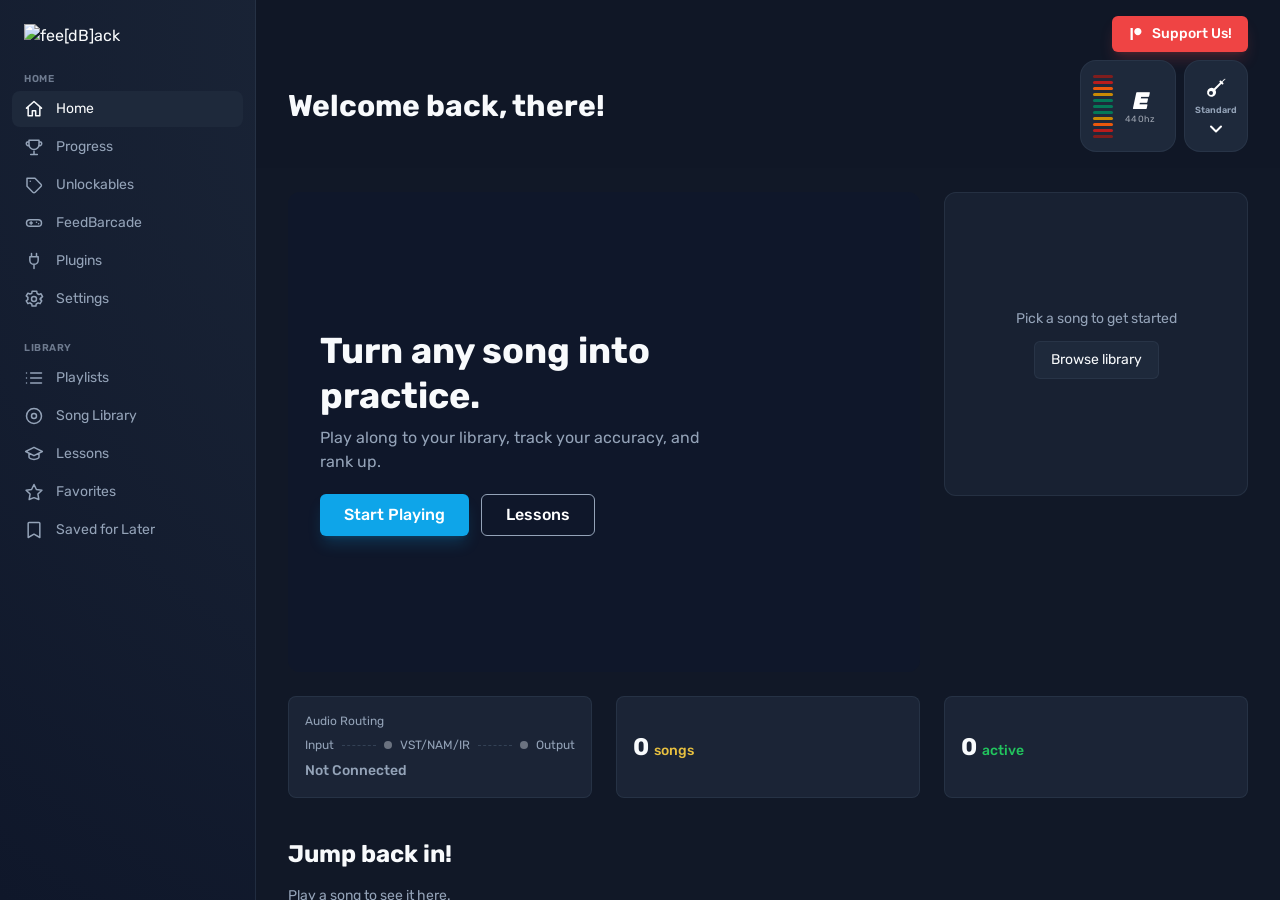
==== static/v3/index.html @ e5cbea2e "feat(panes): core detachable pane system + pop-out chip The option-heavy player UIs (mixer, camera d" ====
<!DOCTYPE html>
<!--
  fee[dB]ack v0.3.0 shell — the app's only UI, served at `/` (and `/v3`, a
  back-compat alias). The classic v2 shell it was forked from is deleted.

  Originally a re-chromed copy of that shell: the v0.3.0 sidebar + topbar
  replace the (hidden) legacy navbar, new #v3-* screens are added, and all the
  legacy screens (#home library, #favorites, #settings, #player, #audio, plugin
  nav containers) are kept verbatim so static/app.js boots UNMODIFIED and the
  whole engine — player/highway, plugin loader, capabilities, audio, library,
  settings — is reused as-is. Navigation is the shared window.showScreen across
  both #v3-* and legacy/#plugin-* screens.
  See ~/Repositories/feedBack-feedback-v030/prompts/12-app-shell.md.
-->
<html lang="en" class="dark scroll-smooth">
<head>
    <meta charset="UTF-8">
    <meta name="viewport" content="width=device-width, initial-scale=1.0">
    <meta name="theme-color" content="#0f172a">
    <meta name="description" content="fee[dB]ack — practice loop for your guitar library: play along, track accuracy, level up.">
    <title>fee[dB]ack</title>
    <!-- Splitscreen pop-out windows (`?ssFollower=1`) get driven into follower
         mode by the splitscreen plugin AFTER it loads, which is well after
         the parser has rendered v3-sidebar / v3-topbar / #player-controls /
         the v3 player rail. Without an early flag the popup flashes the
         normal v3 chrome for hundreds of ms before the plugin gets a chance
         to hide it. Tag the document root before ANY external script parses
         and pair it with a style block that suppresses every chrome element
         immediately. The splitscreen plugin's own ss-follower body class
         takes over once it boots, mirroring this rule set so the two stay
         in sync (see the plugin's screen.js chrome-hide CSS).

         IMPORTANT: do NOT hide #v3-main here. #player lives *inside* #v3-main
         (it's the scroll container that holds every .screen), so a
         `display:none` on #v3-main also blanks #player — the one surface we
         need visible. app.js's follower bootstrap already activated #player
         (app.js:9716), and the plugin's ss-follower rules likewise keep
         #player shown and never touch #v3-main; matching that keeps the
         empty player chrome painted through the boot window instead of a
         blank popup. Hide the chrome *inside* #v3-main (topbar, non-player
         screens, rail) individually, leaving #v3-main as a transparent
         flex container. -->
    <style>
        html.ss-follower-pre #v3-sidebar,
        html.ss-follower-pre #v3-topbar,
        html.ss-follower-pre #v3-railzone,
        html.ss-follower-pre [id^="v3-rail-pop-"],
        html.ss-follower-pre #player-controls,
        html.ss-follower-pre #player-hud,
        html.ss-follower-pre #section-map,
        html.ss-follower-pre #navbar,
        html.ss-follower-pre .screen:not(#player) { display: none !important; }
        html.ss-follower-pre body { margin: 0; overflow: hidden; }
    </style>
    <script>
        (function () {
            try {
                if (new URLSearchParams(location.search).get('ssFollower') === '1') {
                    document.documentElement.classList.add('ss-follower-pre');
                }
            } catch (_) { /* file:// or sandboxed iframe */ }
        })();
    </script>
    <!-- Interface size (Accessibility): apply the saved UI scale to the root
         font-size BEFORE any stylesheet paints, so there is no flash-of-reflow
         on load. Mirrors capabilities/interface-scale.js, which is the
         authoritative owner and re-applies once it parses. Relative % (never a
         px literal) so a raised browser/OS base font size is respected. -->
    <script>
        (function () {
            try {
                var raw = localStorage.getItem('v3-interface-scale');
                if (raw == null) return;
                var v = Math.min(1.5, Math.max(0.85, parseFloat(raw)));
                if (!isFinite(v) || Math.abs(v - 1) < 0.001) return;
                var el = document.documentElement;
                el.style.setProperty('--fb-scale', String(v));
                el.style.fontSize = (v * 100).toFixed(2) + '%';
            } catch (_) { /* file:// or private mode */ }
        })();
    </script>
    <!-- fee[dB]ack mark (the [dB] motif). SVG primary, PNG fallback. -->
    <link rel="icon" type="image/svg+xml" href="/static/v3/brand/favicon.svg">
    <link rel="icon" type="image/png" sizes="32x32" href="/static/v3/brand/favicon-32.png">
    <link rel="apple-touch-icon" href="/static/v3/brand/icon-192.png">
    <link rel="manifest" href="/static/v3/manifest.json">
    <!-- Tailwind utility classes are served from a prebuilt static
         stylesheet (regenerated by scripts/build-tailwind.sh). The old
         Play CDN (cdn.tailwindcss.com) JIT scanned the DOM ~1.8x/sec
         on the main thread, dropping ~26% of frames with the 3D
         highway running — see feedBack-desktop#110. Theme extensions
         (dark/accent/gold colors, Inter font) live in tailwind.config.js. -->
    <link rel="stylesheet" href="/static/tailwind.min.css">
    <!-- UI font: Rubik (Google Fonts, OFL). Applied via fontFamily.display in tailwind.config.js. -->
    <link rel="preconnect" href="https://fonts.gstatic.com" crossorigin>
    <link href="https://fonts.googleapis.com/css2?family=Rubik:wght@300;400;500;600;700;800;900&display=swap" rel="stylesheet">
    <link rel="stylesheet" href="/static/style.css">
    <link rel="stylesheet" href="/static/vendor/shepherd.css">
    <link rel="stylesheet" href="/static/tour-engine.css">
    <!-- v0.3.0 shell styles (radial-gradient bg, custom scrollbars). -->
    <link rel="stylesheet" href="/static/v3/v3.css">
    <!-- Detachable panes: the pop-out chip, the dock, and the widgets built-in
         panes render with. Hand-authored (not Tailwind-scanned) so a
         runtime-installed plugin can use the chip without shipping its own CSS. -->
    <link rel="stylesheet" href="/static/panes/panes.css">
    <!-- EVERY external script below is `defer`. Do not add a plain one.
         `defer` and `type="module"` scripts share a single "execute after
         parsing" list and run in DOCUMENT ORDER; a plain classic script runs
         DURING parse, ahead of all of them. So one plain tag would jump the
         queue — and once the capabilities become modules (they defer), a
         still-plain app.js would run BEFORE the bus exists and die on its
         top-level `window.feedBack.on(...)` calls. Keeping every tag deferred
         is what preserves this file's order through the ES-module migration.
         Enforced by test_every_external_script_defers_so_document_order_is_execution_order.

         The scripts themselves boot on DOMContentLoaded, which fires only after
         all of the above have evaluated — that is what lets a script's boot()
         use a global another script defines further down this list (there are
         ~43 such forward references). Their readyState guards therefore treat
         'interactive' as not-ready; see the note at each one. -->

    <!-- Diagnostics console capture must wrap console.* before any other
         script logs anything; load it as early as possible. See
         docs/diagnostics-bundle-spec.md (feedBack#166). -->
    <script defer src="/static/diagnostics.js"></script>
    <script type="module" src="/static/capabilities.js"></script>
    <script type="module" src="/static/capabilities/library.js"></script>
    <script type="module" src="/static/capabilities/tuning.js"></script>
    <script type="module" src="/static/capabilities/working-tuning.js"></script>
    <script type="module" src="/static/capabilities/audio-session.js"></script>
    <script type="module" src="/static/capabilities/audio-effects.js"></script>
    <script type="module" src="/static/capabilities/playback.js"></script>
    <!-- fee[dB]ack v0.3.0: ui.library-card-injection capability (plugin card actions). -->
    <script type="module" src="/static/capabilities/library-card-actions.js"></script>
    <script type="module" src="/static/capabilities/visualization.js"></script>
    <script type="module" src="/static/capabilities/note-detection.js"></script>
    <script type="module" src="/static/capabilities/midi-input.js"></script>
    <script type="module" src="/static/capabilities/interface-scale.js"></script>
</head>
<body class="h-screen flex overflow-hidden bg-fb-sidebar text-fb-text font-display">

    <!-- fee[dB]ack v0.3.0 sidebar. Built by shell.js (HOME / LIBRARY groups);
         the inline brand is the no-JS fallback. -->
    <aside id="v3-sidebar" class="w-64 border-r border-fb-border/50 flex-col shrink-0 hidden md:flex">
        <div id="v3-brand" class="p-6">
            <img src="/static/v3/brand/feedback-logo-light.png" alt="fee[dB]ack" style="width:100%;height:auto;display:block">
        </div>
        <nav id="v3-nav" class="flex-1 overflow-y-auto px-3 pb-6 space-y-6" aria-label="Primary"></nav>
    </aside>

    <!-- Main scroll region: topbar + v0.3.0 screens + (reused) legacy screens. -->
    <main id="v3-main" class="flex-1 overflow-y-auto relative">
        <!-- Topbar (built by shell.js): secondary nav, search, Support, badge cluster. -->
        <header id="v3-topbar"></header>

        <!-- New v0.3.0 screens. Empty here; filled by later prompts (dashboard 13,
             plugins 19, profile/playlists/saved 15/16). #v3-home is the default. -->
        <div id="v3-home" class="screen active"></div>
        <div id="v3-songs" class="screen"></div>
        <div id="v3-plugins" class="screen"></div>
        <div id="v3-profile" class="screen"></div>
        <div id="v3-progress" class="screen"></div>
        <div id="v3-shop" class="screen"></div>
        <div id="v3-playlists" class="screen"></div>
        <div id="v3-saved" class="screen"></div>
        <div id="v3-feedbarcade" class="screen"></div>
        <!-- Lessons: native v3 tutorials screen lands in a later prompt; until
             the tutorials plugin is installed this shows a placeholder rather
             than dumping to the Plugins page. -->
        <div id="v3-lessons" class="screen">
            <div class="max-w-3xl mx-auto px-6 md:px-8 pb-8">
                <div class="bg-fb-card/80 backdrop-blur rounded-xl p-8 border border-fb-border/50 text-center">
                    <div class="text-4xl mb-3">🎓</div>
                    <h3 class="text-xl font-bold text-fb-text mb-1">Lessons</h3>
                    <p class="text-fb-textDim text-sm">Guided lessons are coming soon. They’ll appear here once the tutorials plugin is installed.</p>
                </div>
            </div>
        </div>

    <!-- Legacy top navbar — hidden in v3 (the sidebar/topbar replace it) but kept
         in the DOM so app.js's #nav-plugins / #mobile-nav-plugins injection and the
         navbar-scroll handler still resolve their elements. -->
    <nav id="navbar" class="hidden fixed top-0 w-full z-50 transition-all duration-300">
        <div class="max-w-7xl mx-auto px-6 h-16 flex items-center justify-between">
            <div class="flex items-end gap-1.5">
                <a href="#" onclick="showScreen('home');return false" class="text-xl font-bold bg-gradient-to-r from-accent-light to-purple-400 bg-clip-text text-transparent">
                    FeedBack
                </a>
                <span id="app-version" class="text-xs text-gray-600 mb-0.5"></span>
            </div>
            <div class="hidden md:flex items-center gap-8">
                <a href="#" onclick="showScreen('home');return false" class="text-sm text-gray-400 hover:text-white transition">Library</a>
                <a href="#" onclick="showScreen('favorites');return false" class="text-sm text-gray-400 hover:text-white transition">Favorites</a>
                <a href="#" onclick="document.getElementById('upload-songs-file').click();return false" class="text-sm text-gray-400 hover:text-white transition">Upload</a>
                <span id="nav-plugins" class="contents"></span>
                <a href="#" onclick="showScreen('settings');return false" class="text-sm text-gray-400 hover:text-white transition">Settings</a>
            </div>
            <!-- Mobile menu -->
            <button onclick="document.getElementById('mobile-menu').classList.toggle('hidden')" class="md:hidden text-gray-400">
                <svg class="w-6 h-6" fill="none" stroke="currentColor" viewBox="0 0 24 24"><path stroke-linecap="round" stroke-linejoin="round" stroke-width="2" d="M4 6h16M4 12h16M4 18h16"/></svg>
            </button>
        </div>
        <div id="mobile-menu" class="hidden md:hidden bg-dark-800/95 backdrop-blur border-t border-gray-800">
            <div class="px-6 py-4 flex flex-col gap-3">
                <a href="#" onclick="showScreen('home');this.parentElement.parentElement.classList.add('hidden');return false" class="text-gray-400 hover:text-white">Library</a>
                <a href="#" onclick="showScreen('favorites');this.parentElement.parentElement.classList.add('hidden');return false" class="text-gray-400 hover:text-white">Favorites</a>
                <a href="#" onclick="document.getElementById('upload-songs-file').click();this.parentElement.parentElement.classList.add('hidden');return false" class="text-gray-400 hover:text-white">Upload</a>
                <span id="mobile-nav-plugins" class="flex flex-col gap-2 border-t border-b border-gray-800 py-2 my-1">
                    <span class="text-xs text-gray-600 uppercase tracking-wider">Plugins</span>
                </span>
                <a href="#" onclick="showScreen('settings');this.parentElement.parentElement.classList.add('hidden');return false" class="text-gray-400 hover:text-white">Settings</a>
            </div>
        </div>
    </nav>

    <!-- Hidden file input shared by the navbar "Upload" link. Kept at body
         level so it stays reachable regardless of which screen is active. -->
    <input type="file" id="upload-songs-file" accept=".feedpak,.sloppak" multiple class="hidden" onchange="uploadSongs(this.files); this.value=''">

    <!-- ══ HOME (Hero + Library) — reused as the v3 "Songs" screen ════════ -->
    <div id="home" class="screen">
        <!-- Library -->
        <section id="library-section" class="max-w-7xl mx-auto px-6 pt-24 pb-16">
            <div id="alpha-warning-banner" class="hidden mb-6 px-4 py-3 bg-amber-900/30 border border-amber-500/30 rounded-xl flex items-start gap-3" role="status">
                <span class="text-amber-400 text-lg leading-none mt-0.5" aria-hidden="true">⚠</span>
                <div class="text-sm text-amber-100">
                    <strong class="text-amber-300">Heads up — this is an alpha build.</strong>
                    Some things may be broken or change without warning. If you hit a bug, please file an issue. Thanks for trying it out!
                </div>
            </div>
            <div class="flex flex-col md:flex-row md:items-center justify-between gap-4 mb-10">
                <div>
                    <h2 id="lib-title" class="text-3xl font-bold text-white">Your Library</h2>
                    <p class="text-gray-500 mt-1" id="lib-count"></p>
                </div>
                <div class="flex gap-3 w-full md:w-auto flex-wrap">
                    <select id="lib-provider" onchange="setLibraryProvider(this.value)"
                        aria-label="Library source"
                        class="bg-dark-700 border border-gray-800 rounded-xl px-3 py-2.5 text-sm text-gray-300 outline-none" title="Library source">
                        <option value="local">My Library</option>
                    </select>
                    <!-- View toggle -->
                    <div class="flex bg-dark-700 border border-gray-800 rounded-xl overflow-hidden">
                        <button id="view-grid-btn" onclick="setLibView('grid')" class="px-3 py-2.5 text-sm transition" title="Grid view">
                            <svg class="w-4 h-4" fill="currentColor" viewBox="0 0 16 16"><rect x="1" y="1" width="6" height="6" rx="1"/><rect x="9" y="1" width="6" height="6" rx="1"/><rect x="1" y="9" width="6" height="6" rx="1"/><rect x="9" y="9" width="6" height="6" rx="1"/></svg>
                        </button>
                        <button id="view-tree-btn" onclick="setLibView('tree')" class="px-3 py-2.5 text-sm transition" title="Artist/Album view">
                            <svg class="w-4 h-4" fill="currentColor" viewBox="0 0 16 16"><rect x="1" y="1" width="14" height="3" rx="1"/><rect x="3" y="6" width="12" height="3" rx="1"/><rect x="3" y="11" width="12" height="3" rx="1"/></svg>
                        </button>
                    </div>
                    <!-- Grid controls -->
                    <select id="lib-sort" onchange="sortLibrary()"
                        class="lib-grid-ctrl bg-dark-700 border border-gray-800 rounded-xl px-3 py-2.5 text-sm text-gray-300 outline-none">
                        <option value="artist">Artist A-Z</option>
                        <option value="artist-desc">Artist Z-A</option>
                        <option value="title">Title A-Z</option>
                        <option value="title-desc">Title Z-A</option>
                        <option value="recent">Recently Added</option>
                        <option value="year-desc">Year (newest)</option>
                        <option value="year">Year (oldest)</option>
                        <option value="tuning">Tuning</option>
                    </select>
                    <!-- Format filter (shared) -->
                    <select id="lib-format" onchange="sortLibrary()"
                        class="bg-dark-700 border border-gray-800 rounded-xl px-3 py-2.5 text-sm text-gray-300 outline-none" title="Filter by format">
                        <option value="">All formats</option>
                        <option value="sloppak">Feedpak</option>
                        <option value="loose">Folder</option>
                    </select>
                    <!-- Tree controls -->
                    <button onclick="toggleAllArtists(true)" class="lib-tree-ctrl bg-dark-700 border border-gray-800 rounded-xl px-3 py-2.5 text-sm text-gray-400 hover:text-white transition">Expand All</button>
                    <button onclick="toggleAllArtists(false)" class="lib-tree-ctrl bg-dark-700 border border-gray-800 rounded-xl px-3 py-2.5 text-sm text-gray-400 hover:text-white transition">Collapse All</button>
                    <!-- Filters drawer toggle (feedBack#129) -->
                    <button onclick="toggleLibFilters()" id="btn-lib-filters"
                        class="bg-dark-700 border border-gray-800 hover:border-accent/40 rounded-xl px-4 py-2.5 text-sm text-gray-300 transition flex items-center gap-2"
                        title="Filter by parts, tuning, lyrics">
                        <svg class="w-4 h-4" fill="none" stroke="currentColor" viewBox="0 0 24 24"><path stroke-linecap="round" stroke-linejoin="round" stroke-width="2" d="M3 4h18M6 12h12M10 20h4"/></svg>
                        <span>Filters</span>
                        <span id="lib-filters-count" class="hidden bg-accent/30 text-accent-light text-xs font-semibold rounded-full px-1.5 py-0.5 min-w-[1.25rem] text-center">0</span>
                    </button>
                    <!-- Shared -->
                    <input type="text" id="lib-filter" placeholder="Search songs..." oninput="filterLibrary()"
                        class="bg-dark-700 border border-gray-800 rounded-xl px-4 py-2.5 text-sm text-gray-300 placeholder-gray-600 focus:border-accent/50 focus:ring-1 focus:ring-accent/30 outline-none flex-1 md:w-60 transition">
                </div>
            </div>
            <!-- Active-filter chip row (only visible when filters are set, feedBack#129) -->
            <div id="lib-filter-chips" class="hidden flex flex-wrap gap-2 mb-5"></div>
            <div id="lib-grid" class="grid grid-cols-1 sm:grid-cols-2 lg:grid-cols-3 xl:grid-cols-4 gap-5">
                <!-- Cards populated by JS -->
            </div>
            <div id="lib-tree" class="space-y-2 hidden">
                <!-- Tree populated by JS -->
            </div>
        </section>

        <!-- ══ Filters drawer (feedBack#129/#69/#22) ═════════════════════ -->
        <div id="lib-filter-overlay" class="fixed inset-0 bg-black/40 z-40 hidden"
             onclick="toggleLibFilters(false)"></div>
        <aside id="lib-filter-drawer"
               class="fixed top-0 right-0 h-full w-full sm:w-96 bg-dark-800 border-l border-gray-800 z-50 transform translate-x-full transition-transform duration-200 overflow-y-auto">
            <div class="p-6 space-y-6">
                <div class="flex items-center justify-between">
                    <h3 class="text-lg font-semibold text-white">Filters</h3>
                    <button onclick="toggleLibFilters(false)" class="text-gray-500 hover:text-white" title="Close">
                        <svg class="w-5 h-5" fill="none" stroke="currentColor" viewBox="0 0 24 24"><path stroke-linecap="round" stroke-linejoin="round" stroke-width="2" d="M6 18L18 6M6 6l12 12"/></svg>
                    </button>
                </div>

                <section>
                    <div class="text-xs font-semibold uppercase tracking-wider text-gray-500 mb-2">Arrangements</div>
                    <p class="text-xs text-gray-600 mb-3">Click cycles: any → require → exclude</p>
                    <div id="filter-arrangements" class="flex flex-wrap gap-2"></div>
                </section>

                <section id="filter-stems-section">
                    <div class="text-xs font-semibold uppercase tracking-wider text-gray-500 mb-2">Stems <span class="text-gray-600 normal-case font-normal">(sloppak)</span></div>
                    <p class="text-xs text-gray-600 mb-3">Click cycles: any → require → exclude</p>
                    <div id="filter-stems" class="flex flex-wrap gap-2"></div>
                </section>

                <section>
                    <div class="text-xs font-semibold uppercase tracking-wider text-gray-500 mb-2">Lyrics</div>
                    <div id="filter-lyrics" class="flex flex-wrap gap-2"></div>
                </section>

                <section>
                    <details>
                        <summary class="cursor-pointer flex items-center justify-between text-xs font-semibold uppercase tracking-wider text-gray-500 mb-2">
                            <span>Tuning</span>
                            <span id="filter-tunings-summary" class="text-gray-600 normal-case font-normal text-xs">All tunings</span>
                        </summary>
                        <div id="filter-tunings" class="mt-3 space-y-1 max-h-64 overflow-y-auto pr-1"></div>
                    </details>
                </section>

                <div class="flex items-center justify-between pt-4 border-t border-gray-800">
                    <button onclick="clearLibFilters()" class="text-sm text-gray-400 hover:text-white transition">Clear all</button>
                    <button onclick="toggleLibFilters(false)" class="bg-accent hover:bg-accent-light px-4 py-2 rounded-lg text-sm font-medium text-white transition">Done</button>
                </div>
            </div>
        </aside>
    </div>

    <!-- ══ FAVORITES ════════════════════════════════════════════════════ -->
    <div id="favorites" class="screen">
        <section class="max-w-7xl mx-auto px-6 pt-24 pb-16">
            <div class="flex flex-col md:flex-row md:items-center justify-between gap-4 mb-10">
                <div>
                    <h2 class="text-3xl font-bold text-white">Favorites</h2>
                    <p class="text-gray-500 mt-1" id="fav-count"></p>
                </div>
                <div class="flex gap-3 w-full md:w-auto flex-wrap">
                    <div class="flex bg-dark-700 border border-gray-800 rounded-xl overflow-hidden">
                        <button id="fav-view-grid-btn" onclick="setFavView('grid')" class="px-3 py-2.5 text-sm transition" title="Grid view">
                            <svg class="w-4 h-4" fill="currentColor" viewBox="0 0 16 16"><rect x="1" y="1" width="6" height="6" rx="1"/><rect x="9" y="1" width="6" height="6" rx="1"/><rect x="1" y="9" width="6" height="6" rx="1"/><rect x="9" y="9" width="6" height="6" rx="1"/></svg>
                        </button>
                        <button id="fav-view-tree-btn" onclick="setFavView('tree')" class="px-3 py-2.5 text-sm transition" title="Artist/Album view">
                            <svg class="w-4 h-4" fill="currentColor" viewBox="0 0 16 16"><rect x="1" y="1" width="14" height="3" rx="1"/><rect x="3" y="6" width="12" height="3" rx="1"/><rect x="3" y="11" width="12" height="3" rx="1"/></svg>
                        </button>
                    </div>
                    <select id="fav-sort" onchange="sortFavorites()"
                        class="fav-grid-ctrl bg-dark-700 border border-gray-800 rounded-xl px-3 py-2.5 text-sm text-gray-300 outline-none">
                        <option value="artist">Artist A-Z</option>
                        <option value="artist-desc">Artist Z-A</option>
                        <option value="title">Title A-Z</option>
                        <option value="title-desc">Title Z-A</option>
                        <option value="recent">Recently Added</option>
                        <option value="tuning">Tuning</option>
                    </select>
                    <button onclick="toggleAllFavoriteArtists(true)" class="fav-tree-ctrl bg-dark-700 border border-gray-800 rounded-xl px-3 py-2.5 text-sm text-gray-400 hover:text-white transition">Expand All</button>
                    <button onclick="toggleAllFavoriteArtists(false)" class="fav-tree-ctrl bg-dark-700 border border-gray-800 rounded-xl px-3 py-2.5 text-sm text-gray-400 hover:text-white transition">Collapse All</button>
                    <input type="text" id="fav-filter" placeholder="Search favorites..." oninput="filterFavorites()"
                        class="bg-dark-700 border border-gray-800 rounded-xl px-4 py-2.5 text-sm text-gray-300 placeholder-gray-600 focus:border-accent/50 focus:ring-1 focus:ring-accent/30 outline-none flex-1 md:w-60 transition">
                </div>
            </div>
            <div id="fav-grid" class="grid grid-cols-1 sm:grid-cols-2 lg:grid-cols-3 xl:grid-cols-4 gap-5">
            </div>
            <div id="fav-tree" class="space-y-2 hidden">
            </div>
        </section>
    </div>

    <!-- ══ Plugin screens injected dynamically by loadPlugins() ══════════ -->

    <!-- ══ SETTINGS ═══════════════════════════════════════════════════════ -->
    <div id="settings" class="screen">
        <!-- fb-selectable: Settings is read-only content (paths, device names,
             version, diagnostics, About) the user copies — opt the whole panel
             back in under the v3 non-select default. See static/v3/v3.css. -->
        <div class="fb-settings fb-selectable">
            <button onclick="showScreen('home')" class="fb-settings-back">
                <svg fill="none" stroke="currentColor" viewBox="0 0 24 24"><path stroke-linecap="round" stroke-linejoin="round" stroke-width="2" d="M15 19l-7-7 7-7"/></svg> Home
            </button>
            <h2 class="fb-settings-title">Settings</h2>

            <!-- Tab bar — click handling + active-tab persistence wired by
                 static/v3/settings.js. data-tab keys match the .fb-tabpanel
                 below; the fallback "Plugins" tab hosts uncategorized plugin
                 panels (manifest settings.category routes the others). -->
            <div class="fb-tabbar" id="settings-tabbar">
                <button type="button" class="fb-tab" data-tab="gameplay">Gameplay</button>
                <button type="button" class="fb-tab" data-tab="accessibility">Accessibility</button>
                <button type="button" class="fb-tab" data-tab="audio">Audio</button>
                <button type="button" class="fb-tab" data-tab="graphics">Graphics</button>
                <button type="button" class="fb-tab" data-tab="keybinds">Keybinds</button>
                <button type="button" class="fb-tab" data-tab="progression">Progression</button>
                <button type="button" class="fb-tab" data-tab="mic">Mic</button>
                <button type="button" class="fb-tab" data-tab="plugins">Plugins</button>
                <button type="button" class="fb-tab" data-tab="system">System</button>
            </div>

            <!-- ══ GAMEPLAY ════════════════════════════════════════════════ -->
            <div class="fb-tabpanel" data-tab="gameplay">
                <div class="fb-tabpanel-head">
                    <h3>Gameplay Settings</h3>
                    <button type="button" class="fb-reset-btn" data-reset="gameplay">
                        <svg fill="none" stroke="currentColor" viewBox="0 0 24 24"><path stroke-linecap="round" stroke-linejoin="round" stroke-width="2" d="M4 4v5h.582m15.356 2A8.001 8.001 0 004.582 9m0 0H9m11 11v-5h-.581m0 0a8.003 8.003 0 01-15.357-2m15.357 2H15"/></svg>
                        Reset Gameplay Settings
                    </button>
                </div>
                <div class="fb-srows">
                    <!-- Left-handed -->
                    <div class="fb-srow">
                        <span class="fb-srow-icon"><svg fill="none" stroke="currentColor" viewBox="0 0 24 24"><path stroke-linecap="round" stroke-linejoin="round" stroke-width="2" d="M8 7h12m0 0l-4-4m4 4l-4 4M16 17H4m0 0l4 4m-4-4l4-4"/></svg></span>
                        <div class="fb-srow-main">
                            <div class="fb-srow-title">Left-handed mode</div>
                            <div class="fb-srow-desc">Invert frets on the note highway for left-handed players.</div>
                        </div>
                        <div class="fb-srow-control">
                            <label class="fb-switch">
                                <input type="checkbox" id="setting-lefty" onchange="highway.setLefty(this.checked)">
                                <span class="fb-switch-track"></span>
                            </label>
                        </div>
                    </div>
                    <!-- Default arrangement -->
                    <div class="fb-srow">
                        <span class="fb-srow-icon"><svg fill="none" stroke="currentColor" viewBox="0 0 24 24"><path stroke-linecap="round" stroke-linejoin="round" stroke-width="2" d="M4 6h16M4 12h16M4 18h16"/></svg></span>
                        <div class="fb-srow-main">
                            <div class="fb-srow-title">Default arrangement</div>
                            <div class="fb-srow-desc">Which arrangement loads first when you open a song.</div>
                        </div>
                        <div class="fb-srow-control">
                            <select id="default-arrangement" onchange="persistSetting('default_arrangement', this.value)"
                                class="bg-dark-700 border border-gray-800 rounded-xl px-3 py-2.5 text-sm text-gray-300 outline-none">
                                <option value="">Most notes (auto)</option>
                                <option value="Lead">Lead</option>
                                <option value="Rhythm">Rhythm</option>
                                <option value="Bass">Bass</option>
                            </select>
                        </div>
                    </div>
                    <!-- Instrument pathway -->
                    <div class="fb-srow">
                        <span class="fb-srow-icon"><svg fill="none" stroke="currentColor" viewBox="0 0 24 24"><path stroke-linecap="round" stroke-linejoin="round" stroke-width="2" d="M9 20l-5.447-2.724A1 1 0 013 16.382V5.618a1 1 0 011.447-.894L9 7m0 13l6-3m-6 3V7m6 10l4.553 2.276A1 1 0 0021 18.382V7.618a1 1 0 00-1.447-.894L15 4m0 13V4m0 0L9 7"/></svg></span>
                        <div class="fb-srow-main">
                            <div class="fb-srow-title">Instrument pathway</div>
                            <div class="fb-srow-desc">Preferred path for the selected instrument. This is remembered per instrument profile.</div>
                        </div>
                        <div class="fb-srow-control">
                            <select id="setting-instrument-pathway" onchange="setInstrumentPathway(this.value)"
                                class="bg-dark-700 border border-gray-800 rounded-xl px-3 py-2.5 text-sm text-gray-300 outline-none">
                                <option value="songs">Songs</option>
                                <option value="practice">Practice</option>
                                <option value="learn">Learn</option>
                                <option value="studio">Studio</option>
                            </select>
                        </div>
                    </div>
                    <!-- Arrangement routes (naming mode) -->
                    <div class="fb-srow">
                        <span class="fb-srow-icon"><svg fill="none" stroke="currentColor" viewBox="0 0 24 24"><path stroke-linecap="round" stroke-linejoin="round" stroke-width="2" d="M9 20l-5.447-2.724A1 1 0 013 16.382V5.618a1 1 0 011.447-.894L9 7m0 13l6-3m-6 3V7m6 10l4.553 2.276A1 1 0 0021 18.382V7.618a1 1 0 00-1.447-.894L15 4m0 13V4m0 0L9 7"/></svg></span>
                        <div class="fb-srow-main">
                            <div class="fb-srow-title">Arrangement routes</div>
                            <div class="fb-srow-desc">How arrangement variants are labelled across the app.</div>
                        </div>
                        <div class="fb-srow-control">
                            <select id="arrangement-naming-mode" onchange="_onNamingModeChange(this.value)"
                                class="bg-dark-700 border border-gray-800 rounded-xl px-3 py-2.5 text-sm text-gray-300 outline-none">
                                <option value="smart">Smart (Lead, Alt. Lead, Rhythm, Bass…)</option>
                                <option value="legacy">Legacy (Combo, Bass)</option>
                            </select>
                        </div>
                    </div>
                    <!-- A/V sync offset -->
                    <div class="fb-srow fb-srow-stack">
                        <div style="display:flex; align-items:center; gap:1rem;">
                            <span class="fb-srow-icon"><svg fill="none" stroke="currentColor" viewBox="0 0 24 24"><path stroke-linecap="round" stroke-linejoin="round" stroke-width="2" d="M12 8v4l3 3m6-3a9 9 0 11-18 0 9 9 0 0118 0z"/></svg></span>
                            <div class="fb-srow-main">
                                <div class="fb-srow-title">A/V sync offset: <span id="setting-av-offset-val" style="margin-left:.35rem;">0</span> ms</div>
                                <div class="fb-srow-desc">Positive = audio plays ahead of visual notes; raise to catch the highway up. Adjust live with the [ and ] keys (Shift for ±50 ms). Auto-saves.</div>
                            </div>
                        </div>
                        <input type="range" id="setting-av-offset" min="-1000" max="1000" step="1" value="0"
                            oninput="setAvOffsetMs(this.value)" class="fb-srow-wide slider-input">
                    </div>
                    <!-- Note highway speed (master difficulty) -->
                    <div class="fb-srow fb-srow-stack">
                        <div style="display:flex; align-items:center; gap:1rem;">
                            <span class="fb-srow-icon"><svg fill="none" stroke="currentColor" viewBox="0 0 24 24"><path stroke-linecap="round" stroke-linejoin="round" stroke-width="2" d="M13 10V3L4 14h7v7l9-11h-7z"/></svg></span>
                            <div class="fb-srow-main">
                                <div class="fb-srow-title">Note highway speed: <span id="setting-highway-speed-val" style="margin-left:.35rem;">100</span>%</div>
                                <div class="fb-srow-desc">Master difficulty — lower simplifies the chart (fewer notes); 100% plays the full arrangement.</div>
                            </div>
                        </div>
                        <input type="range" id="setting-highway-speed" min="0" max="100" step="5" value="100"
                            oninput="setMastery(this.value)" class="fb-srow-wide slider-input">
                    </div>
                    <!-- Miss penalty (stub) -->
                    <div class="fb-srow">
                        <span class="fb-srow-icon"><svg fill="none" stroke="currentColor" viewBox="0 0 24 24"><path stroke-linecap="round" stroke-linejoin="round" stroke-width="2" d="M12 9v2m0 4h.01M5.07 19H19a2 2 0 001.71-3L13.71 4a2 2 0 00-3.42 0L3.34 16a2 2 0 001.73 3z"/></svg></span>
                        <div class="fb-srow-main">
                            <div class="fb-srow-title">Miss penalty <span class="fb-stub-note">Not yet active</span></div>
                            <div class="fb-srow-desc">How harshly missed notes are scored. Saved now; scoring wiring lands in a later release.</div>
                        </div>
                        <div class="fb-srow-control">
                            <select id="setting-miss-penalty" onchange="persistSetting('miss_penalty', this.value)"
                                class="bg-dark-700 border border-gray-800 rounded-xl px-3 py-2.5 text-sm text-gray-300 outline-none">
                                <option value="none">None</option>
                                <option value="low">Low</option>
                                <option value="medium">Standard</option>
                                <option value="high">High</option>
                            </select>
                        </div>
                    </div>
                    <!-- Countdown before song -->
                    <div class="fb-srow">
                        <span class="fb-srow-icon"><svg fill="none" stroke="currentColor" viewBox="0 0 24 24"><path stroke-linecap="round" stroke-linejoin="round" stroke-width="2" d="M12 8v4l3 3m-3 5a9 9 0 100-18 9 9 0 000 18z"/></svg></span>
                        <div class="fb-srow-main">
                            <div class="fb-srow-title">Countdown before song</div>
                            <div class="fb-srow-desc">Play a four-beat count-in before a song starts so you can get ready.</div>
                        </div>
                        <div class="fb-srow-control">
                            <label class="fb-switch">
                                <input type="checkbox" id="setting-countdown-before-song" onchange="setCountdownBeforeSong(this.checked)">
                                <span class="fb-switch-track"></span>
                            </label>
                        </div>
                    </div>
                    <!-- Fail behavior (stub) -->
                    <div class="fb-srow">
                        <span class="fb-srow-icon"><svg fill="none" stroke="currentColor" viewBox="0 0 24 24"><path stroke-linecap="round" stroke-linejoin="round" stroke-width="2" d="M4 4v5h.582m15.356 2A8.001 8.001 0 004.582 9m0 0H9m11 11v-5h-.581m0 0a8.003 8.003 0 01-15.357-2m15.357 2H15"/></svg></span>
                        <div class="fb-srow-main">
                            <div class="fb-srow-title">Fail behavior <span class="fb-stub-note">Not yet active</span></div>
                            <div class="fb-srow-desc">What happens when you fail a section. Saved now; gameplay wiring lands in a later release.</div>
                        </div>
                        <div class="fb-srow-control">
                            <select id="setting-fail-behavior" onchange="persistSetting('fail_behavior', this.value)"
                                class="bg-dark-700 border border-gray-800 rounded-xl px-3 py-2.5 text-sm text-gray-300 outline-none">
                                <option value="continue">Continue playing</option>
                                <option value="restart">Restart section</option>
                                <option value="stop">Stop song</option>
                            </select>
                        </div>
                    </div>
                    <!-- Autoplay & auto-exit -->
                    <div class="fb-srow">
                        <span class="fb-srow-icon"><svg fill="none" stroke="currentColor" viewBox="0 0 24 24"><path stroke-linecap="round" stroke-linejoin="round" stroke-width="2" d="M14.752 11.168l-3.197-2.132A1 1 0 0010 9.87v4.263a1 1 0 001.555.832l3.197-2.132a1 1 0 000-1.664z"/><path stroke-linecap="round" stroke-linejoin="round" stroke-width="2" d="M21 12a9 9 0 11-18 0 9 9 0 0118 0z"/></svg></span>
                        <div class="fb-srow-main">
                            <div class="fb-srow-title">Autoplay &amp; auto-exit</div>
                            <div class="fb-srow-desc">Start songs/lessons automatically and return to the menu when the score screen closes.</div>
                        </div>
                        <div class="fb-srow-control">
                            <label class="fb-switch">
                                <input type="checkbox" id="setting-autoplay-exit" checked onchange="setAutoplayExit(this.checked)">
                                <span class="fb-switch-track"></span>
                            </label>
                        </div>
                    </div>
                    <!-- "Up Next" pill -->
                    <div class="fb-srow">
                        <span class="fb-srow-icon"><svg fill="none" stroke="currentColor" viewBox="0 0 24 24"><path stroke-linecap="round" stroke-linejoin="round" stroke-width="2" d="M13 5l7 7-7 7M5 5l7 7-7 7"/></svg></span>
                        <div class="fb-srow-main">
                            <div class="fb-srow-title">Show &ldquo;Up Next&rdquo;</div>
                            <div class="fb-srow-desc">Display the upcoming-section pill in the top-right of the player during playback.</div>
                        </div>
                        <div class="fb-srow-control">
                            <label class="fb-switch">
                                <input type="checkbox" id="setting-show-upnext" checked onchange="setShowUpNext(this.checked)">
                                <span class="fb-switch-track"></span>
                            </label>
                        </div>
                    </div>
                    <!-- Ask before leaving a song -->
                    <div class="fb-srow">
                        <span class="fb-srow-icon"><svg fill="none" stroke="currentColor" viewBox="0 0 24 24"><path stroke-linecap="round" stroke-linejoin="round" stroke-width="2" d="M17 16l4-4m0 0l-4-4m4 4H7m6 4v1a3 3 0 01-3 3H6a3 3 0 01-3-3V7a3 3 0 013-3h4a3 3 0 013 3v1"/></svg></span>
                        <div class="fb-srow-main">
                            <div class="fb-srow-title">Ask before leaving a song</div>
                            <div class="fb-srow-desc">Confirm before Escape (or the player&rsquo;s ✕) exits a song. Off by default &mdash; Escape leaves instantly. With it on, a confirm appears; Space, Enter, or &ldquo;Leave&rdquo; exits, while Escape dismisses it.</div>
                        </div>
                        <div class="fb-srow-control">
                            <label class="fb-switch">
                                <input type="checkbox" id="setting-confirm-exit" onchange="setConfirmExitSong(this.checked)">
                                <span class="fb-switch-track"></span>
                            </label>
                        </div>
                    </div>
                </div>
            </div>

            <!-- ══ ACCESSIBILITY ═══════════════════════════════════════════ -->
            <div class="fb-tabpanel" data-tab="accessibility">
                <div class="fb-tabpanel-head"><h3>Accessibility</h3></div>
                <div class="fb-srows">
                    <!-- Interface size -->
                    <div class="fb-srow fb-srow-stack">
                        <div style="display:flex; align-items:center; gap:1rem;">
                            <span class="fb-srow-icon"><svg fill="none" stroke="currentColor" viewBox="0 0 24 24"><path stroke-linecap="round" stroke-linejoin="round" stroke-width="2" d="M4 7V5a1 1 0 011-1h14a1 1 0 011 1v2M9 20h6M12 4v16"/></svg></span>
                            <div class="fb-srow-main">
                                <div class="fb-srow-title">Interface size</div>
                                <div class="fb-srow-desc">Make the app&rsquo;s menus, buttons and text larger or smaller. This changes the <strong>app interface</strong> &mdash; not the notes on the note highway (set those under <strong>Graphics</strong>). On desktop you can also press <strong>Ctrl&nbsp;+</strong> / <strong>Ctrl&nbsp;&minus;</strong> to zoom the whole window.</div>
                            </div>
                        </div>
                        <div class="fb-seg" id="setting-interface-size" role="group" aria-label="Interface size">
                            <button type="button" class="fb-seg-btn" data-scale="0.90" aria-pressed="false" onclick="window.feedBack.scale.set(0.90)">Small</button>
                            <button type="button" class="fb-seg-btn" data-scale="1.00" aria-pressed="false" onclick="window.feedBack.scale.set(1.00)">Medium</button>
                            <button type="button" class="fb-seg-btn" data-scale="1.15" aria-pressed="false" onclick="window.feedBack.scale.set(1.15)">Large</button>
                            <button type="button" class="fb-seg-btn" data-scale="1.30" aria-pressed="false" onclick="window.feedBack.scale.set(1.30)">Extra&nbsp;Large</button>
                        </div>
                        <p class="fb-srow-desc" style="margin-top:.55rem;">Larger sizes are recommended for large or high-resolution displays.</p>
                        <details class="fb-finetune">
                            <summary>Fine-tune size</summary>
                            <div class="fb-finetune-body">
                                <input type="range" id="setting-interface-size-slider" min="85" max="150" step="5" value="100"
                                    oninput="window.feedBack.scale.set(this.value / 100, { persist: false })"
                                    onchange="window.feedBack.scale.set(this.value / 100)" class="fb-srow-wide slider-input"
                                    aria-label="Interface size percent">
                                <span class="fb-seg-val"><span id="setting-interface-size-val">100</span>%</span>
                            </div>
                        </details>
                    </div>
                </div>
            </div>

            <!-- ══ AUDIO ═══════════════════════════════════════════════════ -->
            <div class="fb-tabpanel" data-tab="audio">
                <div class="fb-tabpanel-head"><h3>Audio Settings</h3></div>
                <div class="fb-srows">
                    <!-- Live guitar tone source -->
                    <div class="fb-srow fb-srow-stack">
                        <div style="display:flex; align-items:center; gap:1rem;">
                            <span class="fb-srow-icon"><svg fill="none" stroke="currentColor" viewBox="0 0 24 24"><path stroke-linecap="round" stroke-linejoin="round" stroke-width="2" d="M15.536 8.464a5 5 0 010 7.072M19 5a9 9 0 010 14M5 9v6h4l5 5V4L9 9H5z"/></svg></span>
                            <div class="fb-srow-main">
                                <div class="fb-srow-title">Live guitar tone source</div>
                                <div class="fb-srow-desc">Choose External/Spark if your guitar tone comes from hardware like Spark LIVE. fee[dB]ack still scores your playing but won't warn that no internal amp tone is loaded.</div>
                            </div>
                        </div>
                        <select id="setting-live-guitar-tone-source"
                            class="fb-srow-wide bg-dark-700 border border-gray-800 rounded-xl px-3 py-2.5 text-sm text-gray-300 outline-none">
                            <option value="internal">fee[dB]ack internal tone</option>
                            <option value="external_hardware">External amp / hardware pedalboard</option>
                            <option value="spark_control_x">Spark LIVE + Spark Control X</option>
                        </select>
                    </div>
                    <!-- Demucs server -->
                    <div class="fb-srow fb-srow-stack">
                        <div style="display:flex; align-items:center; gap:1rem;">
                            <span class="fb-srow-icon"><svg fill="none" stroke="currentColor" viewBox="0 0 24 24"><path stroke-linecap="round" stroke-linejoin="round" stroke-width="2" d="M5 12h14M5 12a2 2 0 01-2-2V6a2 2 0 012-2h14a2 2 0 012 2v4a2 2 0 01-2 2M5 12a2 2 0 00-2 2v4a2 2 0 002 2h14a2 2 0 002-2v-4a2 2 0 00-2-2"/></svg></span>
                            <div class="fb-srow-main">
                                <div class="fb-srow-title">Demucs server (for stem separation)</div>
                                <div class="fb-srow-desc">Optional. Run <a href="https://github.com/got-feedback/feedBack-demucs-server" target="_blank" rel="noopener" class="text-accent hover:text-accent-light underline">feedBack-demucs-server</a> on a GPU machine to offload stem splitting and avoid resource exhaustion on the host.</div>
                            </div>
                        </div>
                        <div class="fb-srow-control">
                            <!-- Autosave on blur/enter via a single-key POST (like every other v3
                                 setting), so setting the address never depends on the shared Save
                                 button — whose bundled dlc_dir could otherwise block it. Save button
                                 kept for discoverability. -->
                            <input type="text" id="demucs-server-url" placeholder="http://192.168.1.100:7865"
                                onchange="persistSetting('demucs_server_url', this.value.trim())"
                                class="bg-dark-700 border border-gray-800 rounded-xl px-4 py-2.5 text-sm text-gray-300 placeholder-gray-600 focus:border-accent/50 outline-none">
                            <button onclick="saveSettings()" class="bg-accent hover:bg-accent-light px-6 py-2.5 rounded-xl text-sm font-semibold text-white transition">Save</button>
                        </div>
                    </div>
                </div>
            </div>

            <!-- ══ GRAPHICS ════════════════════════════════════════════════ -->
            <div class="fb-tabpanel" data-tab="graphics">
                <div class="fb-tabpanel-head"><h3>Graphics Settings</h3></div>
                <!-- highway_3d (manifest settings.category="graphics") mounts here. -->
                <div id="plugin-settings-graphics" class="space-y-3"></div>
                <p class="fb-tabpanel-empty" data-empty-for="plugin-settings-graphics">No graphics plugins are installed.</p>
            </div>

            <!-- ══ KEYBINDS ════════════════════════════════════════════════ -->
            <div class="fb-tabpanel" data-tab="keybinds">
                <div class="fb-tabpanel-head"><h3>Keyboard Shortcuts</h3></div>
                <!-- Populated by settings.js from the live shortcut registry. -->
                <div id="settings-keybinds"></div>
            </div>

            <!-- ══ PROGRESSION ═════════════════════════════════════════════ -->
            <div class="fb-tabpanel" data-tab="progression">
                <div class="fb-tabpanel-head"><h3>Progression Settings</h3></div>
                <div id="plugin-settings-progression" class="space-y-3"></div>
                <p class="fb-tabpanel-empty" data-empty-for="plugin-settings-progression">No progression plugins are installed.</p>
            </div>

            <!-- ══ MIC ═════════════════════════════════════════════════════ -->
            <div class="fb-tabpanel" data-tab="mic">
                <div class="fb-tabpanel-head"><h3>Microphone &amp; Detection</h3></div>
                <div id="plugin-settings-mic" class="space-y-3"></div>
                <p class="fb-tabpanel-empty" data-empty-for="plugin-settings-mic">No microphone/detection plugins are installed.</p>
            </div>

            <!-- ══ PLUGINS (fallback for uncategorized panels) ═════════════ -->
            <div class="fb-tabpanel" data-tab="plugins">
                <div class="fb-tabpanel-head"><h3>Plugins</h3></div>
                <div class="fb-srows">
                    <div class="fb-srow fb-srow-stack">
                        <div class="fb-srow-main">
                            <div class="fb-srow-title">Plugin updates</div>
                            <div class="fb-srow-desc">Check installed plugins for newer versions.</div>
                        </div>
                        <div class="fb-srow-control" style="justify-content:flex-start;">
                            <button onclick="checkPluginUpdates()" id="btn-check-updates" class="bg-dark-600 hover:bg-dark-500 px-5 py-2.5 rounded-xl text-sm text-gray-300 transition">Check for Updates</button>
                            <span id="updates-status" class="text-xs text-gray-500"></span>
                        </div>
                        <div id="plugin-updates-list" class="space-y-2 fb-srow-wide"></div>
                    </div>
                </div>
                <!-- Per-plugin collapsible sections injected here (uncategorized). -->
                <div id="plugin-settings" class="space-y-3" style="margin-top:.6rem;"></div>
            </div>

            <!-- ══ SYSTEM ══════════════════════════════════════════════════ -->
            <div class="fb-tabpanel" data-tab="system">
                <div class="fb-tabpanel-head"><h3>System</h3></div>
                <div class="fb-srows">
                    <!-- App Updates — desktop-only; setupAppUpdates() unhides. -->
                    <div id="app-updates-block" class="hidden fb-srow fb-srow-stack">
                        <div class="fb-srow-main">
                            <div class="fb-srow-title">App updates</div>
                            <div class="fb-srow-desc">Velopack auto-update channel for the desktop app.</div>
                        </div>
                        <div class="fb-srow-control" style="flex-wrap:wrap;">
                            <select id="app-update-channel"
                                class="bg-dark-700 border border-gray-800 rounded-xl px-3 py-2.5 text-sm text-gray-300 outline-none">
                                <option value="stable">Stable</option>
                                <option value="rc">Release candidate</option>
                                <option value="beta">Beta</option>
                                <option value="alpha">Alpha</option>
                            </select>
                            <button id="app-update-check-now"
                                class="bg-accent hover:bg-accent-light px-4 py-2.5 rounded-xl text-sm font-medium text-white transition disabled:opacity-50">
                                Check for updates
                            </button>
                        </div>
                        <p id="app-update-status" class="text-xs text-gray-500 fb-srow-wide">Loading updater status…</p>
                        <p id="app-update-linux-note" class="hidden text-xs text-yellow-300 fb-srow-wide">
                            Auto-update is not available on Linux —
                            <a href="https://github.com/got-feedback/feedback-desktop/releases" target="_blank" rel="noopener" class="text-accent hover:text-accent-light underline">download new versions from GitHub Releases</a>.
                        </p>
                    </div>
                    <!-- Library folder path -->
                    <div class="fb-srow fb-srow-stack">
                        <div class="fb-srow-main">
                            <div class="fb-srow-title">Library folder path</div>
                            <div class="fb-srow-desc">The folder fee[dB]ack scans for your song library.</div>
                        </div>
                        <div class="fb-srow-control">
                            <input type="text" id="dlc-path" placeholder="/path/to/your/library"
                                class="bg-dark-700 border border-gray-800 rounded-xl px-4 py-2.5 text-sm text-gray-300 placeholder-gray-600 focus:border-accent/50 outline-none">
                            <button onclick="pickDlcFolder()" id="btn-pick-dlc" class="hidden bg-dark-600 hover:bg-dark-500 px-4 py-2.5 rounded-xl text-sm text-gray-300 transition whitespace-nowrap">📂 Browse</button>
                            <button onclick="saveSettings()" class="bg-accent hover:bg-accent-light px-6 py-2.5 rounded-xl text-sm font-semibold text-white transition">Save</button>
                        </div>
                    </div>
                    <!-- Library rescan -->
                    <div class="fb-srow fb-srow-stack">
                        <div class="fb-srow-main">
                            <div class="fb-srow-title">Library</div>
                            <div class="fb-srow-desc">Rescan checks for new songs. Full Rescan clears the cache and re-imports everything.</div>
                        </div>
                        <div class="fb-srow-control">
                            <button onclick="rescanLibrary()" id="btn-rescan" class="bg-dark-600 hover:bg-dark-500 px-5 py-2.5 rounded-xl text-sm text-gray-300 transition">Rescan Library</button>
                            <button onclick="fullRescanLibrary()" id="btn-full-rescan" class="bg-dark-600 hover:bg-red-900/30 px-5 py-2.5 rounded-xl text-sm text-gray-400 transition">Full Rescan</button>
                            <span id="rescan-status" class="text-xs text-gray-500"></span>
                        </div>
                    </div>
                    <!-- Metadata matching (P8 — wired by static/v3/match-review.js) -->
                    <div class="fb-srow fb-srow-stack">
                        <div class="fb-srow-main">
                            <div class="fb-srow-title">Metadata matching</div>
                            <div class="fb-srow-desc">Matches your charts against MusicBrainz in the background to tidy names, years and genres — display only, your files are never modified. Matches at or above the confidence level apply automatically; the rest wait in the library's review queue. Turning this off never disables manual match fixes.</div>
                        </div>
                        <div class="grid grid-cols-2 gap-2 mb-1 text-xs text-gray-400 fb-srow-wide">
                            <label class="flex items-center gap-2"><input type="checkbox" id="enrich-enabled" checked class="rounded border-gray-600 bg-dark-700 text-accent"> Match songs automatically</label>
                            <label class="flex items-center gap-2">Auto-apply confidence
                                <select id="enrich-threshold" class="bg-dark-700 border border-gray-800 rounded-xl px-2 py-1.5 text-xs text-gray-300 outline-none">
                                    <option value="0.85">85% — more auto-matches</option>
                                    <option value="0.9" selected>90% (recommended)</option>
                                    <option value="0.95">95% — cautious</option>
                                    <option value="1.01">Always review</option>
                                </select>
                            </label>
                        </div>
                        <!-- R1 scraper options: sources (who may be contacted) ×
                             auto-apply fields (what a confident match fills in). -->
                        <div class="fb-srow-wide mb-1">
                            <div class="text-[10px] uppercase tracking-wide text-gray-500 mb-1">Sources</div>
                            <div class="grid grid-cols-2 gap-2 text-xs text-gray-400">
                                <label class="flex items-center gap-2"><input type="checkbox" id="enrich-src-musicbrainz" checked class="rounded border-gray-600 bg-dark-700 text-accent"> MusicBrainz — names, years, genres</label>
                                <label class="flex items-center gap-2"><input type="checkbox" id="enrich-src-caa" checked class="rounded border-gray-600 bg-dark-700 text-accent"> Cover Art Archive — album covers</label>
                            </div>
                        </div>
                        <div class="fb-srow-wide mb-1">
                            <div class="text-[10px] uppercase tracking-wide text-gray-500 mb-1">Auto-apply</div>
                            <div class="grid grid-cols-4 gap-2 text-xs text-gray-400">
                                <label class="flex items-center gap-2"><input type="checkbox" id="enrich-apply-names" checked class="rounded border-gray-600 bg-dark-700 text-accent"> Names</label>
                                <label class="flex items-center gap-2"><input type="checkbox" id="enrich-apply-year" checked class="rounded border-gray-600 bg-dark-700 text-accent"> Year</label>
                                <label class="flex items-center gap-2"><input type="checkbox" id="enrich-apply-genres" checked class="rounded border-gray-600 bg-dark-700 text-accent"> Genres</label>
                                <label class="flex items-center gap-2"><input type="checkbox" id="enrich-apply-art" checked class="rounded border-gray-600 bg-dark-700 text-accent"> Cover art</label>
                            </div>
                            <div class="text-[11px] text-gray-600 mt-1">What a confident match may fill in on its own — matches you confirm in the review queue always apply in full.</div>
                        </div>
                        <!-- Audio fingerprint (AcoustID) — opt-in, default OFF. Wired by match-review.js. -->
                        <div class="fb-srow-wide mb-1">
                            <div class="text-[10px] uppercase tracking-wide text-gray-500 mb-1">Audio fingerprint (AcoustID)</div>
                            <label class="flex items-center gap-2 text-xs text-gray-400 mb-1"><input type="checkbox" id="acoustid-enabled" class="rounded border-gray-600 bg-dark-700 text-accent"> Identify by audio — reads the recording itself for the exact version (studio vs live/extended)</label>
                            <input type="text" id="acoustid-api-key" placeholder="AcoustID application key" class="w-full bg-dark-700 border border-gray-800 rounded-xl px-2 py-1.5 text-xs text-gray-300 outline-none">
                            <div class="text-[11px] text-gray-600 mt-1">Opt-in. Get a free key at acoustid.org/new-application; the fpcalc (Chromaprint) binary must be on the server's PATH.</div>
                        </div>
                        <div class="grid grid-cols-2 gap-2 mb-1 text-xs text-gray-400 fb-srow-wide">
                            <label class="flex items-center gap-2">Review queue order
                                <select id="enrich-review-order" class="bg-dark-700 border border-gray-800 rounded-xl px-2 py-1.5 text-xs text-gray-300 outline-none">
                                    <option value="missing_first" selected>Missing info first</option>
                                    <option value="artist">Artist A–Z</option>
                                    <option value="recent">Recently added</option>
                                </select>
                            </label>
                        </div>
                        <div class="fb-srow-control">
                            <button id="enrich-match-now" class="bg-dark-600 hover:bg-dark-500 px-5 py-2.5 rounded-xl text-sm text-gray-300 transition">Match Now</button>
                            <span id="enrich-status" class="text-xs text-gray-500"></span>
                        </div>
                    </div>
                    <!-- Artist pages (PR-B — wired by static/v3/match-review.js). Sits
                         beside the Metadata matching card; the Settings→Library tab
                         regroup is a separate PR. -->
                    <div class="fb-srow fb-srow-stack">
                        <div class="fb-srow-main">
                            <div class="fb-srow-title">Artist pages</div>
                            <div class="fb-srow-desc">A page for every artist in your library — their songs, albums and your practice progress, built entirely from your local collection. External links (official site, tour dates, videos, social) come from one MusicBrainz lookup per matched artist and always open in your browser — nothing plays in-app, and they stay off until you opt in.</div>
                        </div>
                        <div class="grid grid-cols-2 gap-2 mb-1 text-xs text-gray-400 fb-srow-wide">
                            <label class="flex items-center gap-2"><input type="checkbox" id="artist-pages-enabled" checked class="rounded border-gray-600 bg-dark-700 text-accent"> Artist pages</label>
                            <label class="flex items-center gap-2"><input type="checkbox" id="artist-external-links" class="rounded border-gray-600 bg-dark-700 text-accent"> Show external links (opens your browser)</label>
                        </div>
                    </div>
                    <!-- Backup -->
                    <div class="fb-srow fb-srow-stack">
                        <div class="fb-srow-main">
                            <div class="fb-srow-title">Backup</div>
                            <div class="fb-srow-desc">Export bundles server config, browser preferences, and opted-in plugin data into one JSON file. Import overwrites current settings and reloads.</div>
                        </div>
                        <div class="fb-srow-control">
                            <button onclick="exportSettings()" id="btn-export-settings" class="bg-dark-600 hover:bg-dark-500 px-5 py-2.5 rounded-xl text-sm text-gray-300 transition">Export Settings</button>
                            <button onclick="document.getElementById('import-settings-file').click()" id="btn-import-settings" class="bg-dark-600 hover:bg-dark-500 px-5 py-2.5 rounded-xl text-sm text-gray-300 transition">Import Settings</button>
                            <input type="file" id="import-settings-file" accept="application/json,.json" class="hidden" onchange="importSettings(this.files[0]); this.value=''">
                            <span id="backup-status" class="text-xs text-gray-500"></span>
                        </div>
                    </div>
                    <!-- Diagnostics -->
                    <div class="fb-srow fb-srow-stack">
                        <div class="fb-srow-main">
                            <div class="fb-srow-title">Diagnostics</div>
                            <div class="fb-srow-desc">Bundles server logs, hardware info, plugin inventory, and the browser console transcript into one zip for bug reports. Redaction strips DLC paths, song filenames, and IP addresses by default.</div>
                        </div>
                        <div class="grid grid-cols-2 gap-2 mb-1 text-xs text-gray-400 fb-srow-wide">
                            <label class="flex items-center gap-2"><input type="checkbox" id="diag-incl-system" checked class="rounded border-gray-600 bg-dark-700 text-accent"> System info</label>
                            <label class="flex items-center gap-2"><input type="checkbox" id="diag-incl-hardware" checked class="rounded border-gray-600 bg-dark-700 text-accent"> Hardware (CPU/GPU/RAM)</label>
                            <label class="flex items-center gap-2"><input type="checkbox" id="diag-incl-logs" checked class="rounded border-gray-600 bg-dark-700 text-accent"> Server logs (last 5 MB)</label>
                            <label class="flex items-center gap-2"><input type="checkbox" id="diag-incl-console" checked class="rounded border-gray-600 bg-dark-700 text-accent"> Browser console + errors</label>
                            <label class="flex items-center gap-2"><input type="checkbox" id="diag-incl-plugins" checked class="rounded border-gray-600 bg-dark-700 text-accent"> Plugin diagnostics</label>
                            <label class="flex items-center gap-2"><input type="checkbox" id="diag-redact" checked class="rounded border-gray-600 bg-dark-700 text-accent"> Redact paths &amp; song names</label>
                        </div>
                        <div class="fb-srow-control">
                            <button onclick="previewDiagnostics()" id="btn-diag-preview" class="bg-dark-600 hover:bg-dark-500 px-5 py-2.5 rounded-xl text-sm text-gray-300 transition">Preview Bundle</button>
                            <button onclick="exportDiagnostics()" id="btn-diag-export" class="bg-dark-600 hover:bg-dark-500 px-5 py-2.5 rounded-xl text-sm text-gray-300 transition">Export Diagnostics</button>
                            <span id="diag-status" class="text-xs text-gray-500"></span>
                        </div>
                        <div id="diag-preview" class="hidden mt-1 bg-dark-700 border border-gray-800 rounded-xl p-3 text-xs text-gray-400 max-h-96 overflow-auto fb-srow-wide"></div>
                    </div>
                    <!-- About -->
                    <div class="fb-srow fb-srow-stack">
                        <div class="fb-srow-main">
                            <div class="fb-srow-title">About</div>
                            <div class="fb-srow-desc">
                                fee[dB]ack <span id="app-version-about" class="text-gray-500"></span> · Licensed under
                                <a id="about-license-link" href="https://github.com/got-feedback/feedback/blob/main/LICENSE" target="_blank" rel="noopener" class="text-accent hover:text-accent-light underline">GNU AGPL v3.0</a> ·
                                <a id="about-source-link" href="https://github.com/got-feedback/feedback" target="_blank" rel="noopener" class="text-accent hover:text-accent-light underline">Source code repository</a>.
                                Free software — if you run a modified version that interacts with users over a network, you must make the modified source available to those users.
                            </div>
                        </div>
                    </div>
                    <div id="settings-status" class="text-sm text-gray-500"></div>
                </div>
            </div>
        </div>
    </div>

    <!-- Global audio element (outside player so it's always accessible) -->
    <audio id="audio" preload="auto"></audio>
    <script>
    // Web Audio API fallback for iOS WKWebView which can't play WAV via <audio>
    (function() {
        var _waCtx = null, _waSource = null, _waStartTime = 0, _waBuffer = null, _waPlaying = false;
        // Monotonic load token + the in-flight request, so a newer load()
        // supersedes (and aborts) an older one rather than being dropped while
        // the previous fetch/decode is still running.
        var _waLoadSeq = 0, _waXhr = null;
        var audioEl = document.getElementById('audio');

        window._webAudioFallback = {
            load: function(url, cb) {
                if (!url) return;
                if (!_waCtx) _waCtx = new (window.AudioContext || window.webkitAudioContext)();
                var mySeq = ++_waLoadSeq;
                if (_waXhr) { try { _waXhr.abort(); } catch (e) {} }
                console.log('[WebAudio] Loading: ' + url);
                var xhr = new XMLHttpRequest();
                _waXhr = xhr;
                xhr.open('GET', url, true);
                xhr.responseType = 'arraybuffer';
                xhr.onload = function() {
                    if (mySeq !== _waLoadSeq) return;   // a newer load() superseded us
                    _waCtx.decodeAudioData(xhr.response, function(decoded) {
                        if (mySeq !== _waLoadSeq) return;   // superseded during decode
                        _waBuffer = decoded;
                        _waXhr = null;
                        console.log('[WebAudio] Decoded: ' + decoded.duration.toFixed(1) + 's');
                        if (cb) cb();
                    }, function(e) {
                        if (mySeq === _waLoadSeq) _waXhr = null;
                        console.error('[WebAudio] Decode error:', e);
                    });
                };
                xhr.onerror = function() { if (mySeq === _waLoadSeq) _waXhr = null; };
                xhr.send();
            },
            play: function() {
                if (!_waBuffer || !_waCtx) return false;
                this.stop();
                if (_waCtx.state === 'suspended') _waCtx.resume();
                var src = _waCtx.createBufferSource();
                _waSource = src;
                src.buffer = _waBuffer;
                // AudioBufferSourceNode has no preservesPitch equivalent so changing playbackRate here also changes pitch
                src.playbackRate.value = audioEl.playbackRate || 1;
                src.connect(_waCtx.destination);
                // Clear playing state when the buffer ends naturally (stop() also
                // clears it). Guard on identity so a stale source ending after a
                // new one started can't flip the flag off.
                src.onended = function() { if (_waSource === src) _waPlaying = false; };
                _waStartTime = _waCtx.currentTime;
                src.start(0);
                _waPlaying = true;
                console.log('[WebAudio] Playing');
                return true;
            },
            stop: function() {
                if (_waSource) { try { _waSource.stop(); } catch(e){} _waSource = null; }
                _waPlaying = false;
            },
            getTime: function() {
                if (!_waPlaying || !_waCtx) return 0;
                return _waCtx.currentTime - _waStartTime;
            },
            isActive: function() { return _waPlaying; },
            isReady: function() { return !!_waBuffer; },
            getDuration: function() { return _waBuffer ? _waBuffer.duration : 0; }
        };
    })();
    </script>

    <!-- ══ PLAYER ═════════════════════════════════════════════════════════ -->
    <!-- v3 player chrome (P22): persistent top HUD + Up-Next pill, hover-reveal
         left rail with feature popovers, and an auto-hiding bottom transport.
         Every control keeps its legacy element id + global handler — only the
         layout/skin changes, so app.js/highway.js drive it unmodified. Behavior
         lives in static/v3/player-chrome.js. -->
    <div id="player" class="screen">
        <canvas id="highway"></canvas>

        <div id="v3-venue-mood-fx" class="venue-mood-fx hidden" aria-hidden="true">
            <div class="venue-mood-lights" aria-hidden="true"></div>
            <div class="venue-mood-crowd" aria-hidden="true"></div>
            <div class="venue-mood-haze" aria-hidden="true"></div>
        </div>

        <div id="v3-venue-scene-wash" class="v3-venue-scene-wash hidden" aria-hidden="true"></div>
        <div id="v3-venue-mode-badge" class="v3-venue-mode-badge hidden" aria-live="polite">
            <span class="v3-venue-mode-badge-label">Venue mode — 3D scene assets coming next</span>
        </div>

        <!-- Top HUD — persistent (song info, time, Up Next) -->
        <div id="player-hud" class="absolute top-0 left-0 right-0 flex justify-between items-start px-5 py-4 pointer-events-none z-20">
            <!-- fb-selectable: now-playing song metadata (title / artist /
                 arrangement / tuning) is copy-worthy content, not chrome.
                 pointer-events-auto: the #player-hud parent is pointer-events-none
                 (so the HUD doesn't eat clicks meant for the highway), which would
                 also block the mouse from reaching this text to select it — opt
                 just this block back into hit-testing. -->
            <div class="text-sm leading-tight fb-selectable pointer-events-auto">
                <div><span id="hud-artist" class="text-gray-300"></span> — <span id="hud-title" class="text-white font-semibold"></span></div>
                <div id="hud-arrangement" class="text-gray-500 text-xs mt-0.5"></div>
                <div id="hud-tuning" class="text-gray-500 text-xs mt-0.5"></div>
                <div id="hud-tuning-targets" class="text-gray-500 text-xs mt-0.5"></div>
            </div>
            <div class="flex flex-col items-end gap-2">
                <div class="text-right">
                    <div id="hud-time" class="text-sm text-gray-400 tabular-nums"></div>
                    <div id="hud-avoffset" class="text-xs text-gray-500 tabular-nums hidden" title="A/V offset — [ and ] to adjust, Shift for ±50 ms">A/V 0 ms</div>
                </div>
                <div id="v3-live-performance-hud" class="v3-live-performance-hud hidden is-idle" aria-live="polite" aria-atomic="true" aria-label="Live performance">
                    <div class="v3-live-performance-heading">
                        <span class="v3-live-performance-tag">LIVE</span>
                        <span id="v3-live-performance-percent" class="v3-live-performance-percent">&mdash;</span>
                    </div>
                    <div id="v3-live-performance-hits" class="v3-live-performance-hits">Waiting for notes</div>
                    <div id="v3-live-performance-streak" class="v3-live-performance-streak">Streak 0</div>
                    <div id="v3-live-performance-state" class="v3-live-performance-state" aria-hidden="true"></div>
                </div>
                <div id="v3-upnext" class="v3-upnext hidden">
                    <div class="v3-upnext-row">
                        <span class="text-gray-400">Up Next:</span>
                        <span id="v3-upnext-name" class="v3-upnext-name"></span>
                        <span id="v3-upnext-eta" class="text-gray-400 text-xs"></span>
                    </div>
                    <div class="v3-upnext-bar"><div id="v3-upnext-bar-fill" class="v3-upnext-bar-fill"></div></div>
                </div>
            </div>
        </div>

        <!-- Left rail (hover-revealed) + feature popovers -->
        <div id="v3-railzone" class="v3-railzone">
            <nav id="v3-player-rail" class="v3-rail" aria-label="Player tools">
                <button class="v3-rail-icon" type="button" data-rail="viz" aria-haspopup="true" aria-expanded="false" aria-controls="v3-rail-pop-viz" title="Visualization & quality" aria-label="Visualization & quality">
                    <span class="v3-rail-border"></span>
                    <svg class="v3-rail-svg" viewBox="0 0 24 24" aria-hidden="true"><path d="M19,3H5C3.89,3 3,3.89 3,5V19C3,20.11 3.89,21 5,21H19C20.11,21 21,20.11 21,19V5C21,3.89 20.11,3 19,3M12,5A2,2 0 0,1 14,7A2,2 0 0,1 12,9A2,2 0 0,1 10,7A2,2 0 0,1 12,5M7,5A2,2 0 0,1 9,7A2,2 0 0,1 7,9A2,2 0 0,1 5,7A2,2 0 0,1 7,5M17,5A2,2 0 0,1 19,7A2,2 0 0,1 17,9A2,2 0 0,1 15,7A2,2 0 0,1 17,5M12,18A3,3 0 0,1 9,15A3,3 0 0,1 12,12A3,3 0 0,1 15,15A3,3 0 0,1 12,18Z"/></svg>
                </button>
                <button class="v3-rail-icon" type="button" data-rail="audio" aria-haspopup="true" aria-expanded="false" aria-controls="v3-rail-pop-audio" title="Audio routing" aria-label="Audio routing">
                    <span class="v3-rail-border"></span>
                    <svg class="v3-rail-svg" viewBox="0 0 24 24" aria-hidden="true"><path d="M16,7V3H14V7H10V3H8V7H8C7,7 6,8 6,9V14.5L9.5,18V21H14.5V18L18,14.5V9C18,8 17,7 16,7Z"/></svg>
                </button>
                <button class="v3-rail-icon" type="button" data-rail="mixer" aria-haspopup="true" aria-expanded="false" aria-controls="v3-rail-pop-mixer" title="Mixer" aria-label="Mixer">
                    <span class="v3-rail-border"></span>
                    <svg class="v3-rail-svg" viewBox="0 0 24 24" aria-hidden="true"><path d="M5,3H19V5H5V3M5,7H19V9H5V7M5,11H19V13H5V11M5,15H19V17H5V15M5,19H19V21H5V19Z"/></svg>
                </button>
                <button class="v3-rail-icon" type="button" data-rail-action="lyrics" aria-pressed="false" title="Toggle lyrics" aria-label="Toggle lyrics">
                    <span class="v3-rail-border"></span>
                    <svg class="v3-rail-svg" viewBox="0 0 24 24" aria-hidden="true"><path d="M12,2A3,3 0 0,1 15,5V11A3,3 0 0,1 12,14A3,3 0 0,1 9,11V5A3,3 0 0,1 12,2M19,11C19,14.53 16.39,17.44 13,17.93V21H11V17.93C7.61,17.44 5,14.53 5,11H7A5,5 0 0,0 12,16A5,5 0 0,0 17,11H19Z"/></svg>
                </button>
                <button class="v3-rail-icon" type="button" data-rail="panes" aria-haspopup="true" aria-expanded="false" aria-controls="v3-rail-pop-panes" title="Panes" aria-label="Panes">
                    <span class="v3-rail-border"></span>
                    <svg class="v3-rail-svg" viewBox="0 0 24 24" aria-hidden="true"><path d="M19,4H5A2,2 0 0,0 3,6V18A2,2 0 0,0 5,20H19A2,2 0 0,0 21,18V6A2,2 0 0,0 19,4M13,18H5V6H13V18M19,18H15V6H19V18Z"/></svg>
                </button>
                <button class="v3-rail-icon" type="button" data-rail="plugins" aria-haspopup="true" aria-expanded="false" aria-controls="v3-rail-pop-plugins" title="Plugin controls" aria-label="Plugin controls">
                    <span class="v3-rail-border"></span>
                    <span class="v3-rail-badge" id="v3-plugin-count" hidden></span>
                    <svg class="v3-rail-svg" viewBox="0 0 24 24" aria-hidden="true"><path d="M20.5,11H19V7C19,5.89 18.1,5 17,5H13V3.5A2.5,2.5 0 0,0 10.5,1A2.5,2.5 0 0,0 8,3.5V5H4A2,2 0 0,0 2,7V10.8H3.5C5,10.8 6.2,12 6.2,13.5C6.2,15 5,16.2 3.5,16.2H2V20A2,2 0 0,0 4,22H7.8V20.5C7.8,19 9,17.8 10.5,17.8C12,17.8 13.2,19 13.2,20.5V22H17A2,2 0 0,0 19,20V16H20.5A2.5,2.5 0 0,0 23,13.5A2.5,2.5 0 0,0 20.5,11Z"/></svg>
                </button>
                <span class="v3-rail-dot" aria-hidden="true"></span>
                <button class="v3-rail-icon" type="button" data-rail="advanced" aria-haspopup="true" aria-expanded="false" aria-controls="v3-rail-pop-advanced" title="Advanced settings" aria-label="Advanced settings">
                    <span class="v3-rail-border v3-rail-border-gear"></span>
                    <svg class="v3-rail-svg" viewBox="0 0 24 24" aria-hidden="true"><path d="M12,15.5A3.5,3.5 0 0,1 8.5,12A3.5,3.5 0 0,1 12,8.5A3.5,3.5 0 0,1 15.5,12A3.5,3.5 0 0,1 12,15.5M19.43,12.97C19.47,12.65 19.5,12.33 19.5,12C19.5,11.67 19.47,11.34 19.43,11.03L21.54,9.37C21.73,9.22 21.78,8.95 21.66,8.73L19.66,5.27C19.54,5.05 19.27,4.96 19.05,5.05L16.56,6.05C16.04,5.66 15.47,5.34 14.87,5.09L14.49,2.42C14.46,2.18 14.25,2 14,2H10C9.75,2 9.54,2.18 9.51,2.42L9.13,5.09C8.53,5.34 7.96,5.66 7.44,6.05L4.95,5.05C4.73,4.96 4.46,5.05 4.34,5.27L2.34,8.73C2.21,8.95 2.27,9.22 2.46,9.37L4.57,11.03C4.53,11.34 4.5,11.67 4.5,12C4.5,12.33 4.53,12.65 4.57,12.97L2.46,14.63C2.27,14.78 2.21,15.05 2.34,15.27L4.34,18.73C4.46,18.95 4.73,19.03 4.95,18.95L7.44,17.94C7.96,18.34 8.53,18.66 9.13,18.91L9.51,21.58C9.54,21.82 9.75,22 10,22H14C14.25,22 14.46,21.82 14.49,21.58L14.87,18.91C15.47,18.66 16.04,18.34 16.56,17.94L19.05,18.95C19.27,19.03 19.54,18.95 19.66,18.73L21.66,15.27C21.78,15.05 21.73,14.78 21.54,14.63L19.43,12.97Z"/></svg>
                </button>
            </nav>

            <!-- Plugin-controls slot: the host re-homes any controls a plugin
                 injects into #player-controls (the auto-hiding transport) into
                 this stable, always-reachable popover. See player-chrome.js
                 (rehoming MutationObserver). -->
            <!-- Panes: open/close any registered detachable pane. Populated from
                 the pane registry by static/panes/pane-launcher.js — a plugin
                 that calls feedBack.panes.register() shows up here for free. -->
            <div id="v3-rail-pop-panes" class="v3-rail-pop hidden" role="group" aria-label="Panes">
                <div class="v3-pop-label">Panes</div>
                <div id="v3-rail-panes-list" class="flex flex-col gap-1"></div>
                <p class="text-xs text-gray-500 px-1 pb-1 leading-snug">Panes stay open while you play, and across song switches.</p>
            </div>

            <div id="v3-rail-pop-plugins" class="v3-rail-pop hidden" role="group" aria-label="Plugin controls">
                <div class="v3-pop-label">Plugin controls</div>
                <div id="v3-plugin-controls-slot" class="v3-plugin-slot"></div>
                <div id="v3-plugin-slot-empty" class="v3-pop-empty">No plugin controls for this song.</div>
            </div>

            <div id="v3-rail-pop-viz" class="v3-rail-pop hidden" role="group" aria-label="Visualization &amp; quality">
                <div class="v3-pop-row">
                    <span class="v3-pop-label" id="viz-picker-label">Visualization</span>
                    <select id="viz-picker" onchange="setViz(this.value)" class="v3-pop-select" aria-labelledby="viz-picker-label" title="Visualization">
                        <option value="auto">Auto (match arrangement)</option>
                        <option value="default">Classic 2D Highway</option>
                        <!-- Additional entries populated on load from /api/plugins (feedBack#36).
                             The bundled 3D Highway plugin (plugins/highway_3d/) registers as
                             `highway_3d` and is the default on fresh installs — see
                             _populateVizPicker() in app.js. -->
                    </select>
                </div>
                <div class="v3-pop-row">
                    <span class="v3-pop-label">Quality</span>
                    <select id="quality-select" onchange="highway.setRenderScale(parseFloat(this.value))" class="v3-pop-select">
                        <option value="1">HD</option>
                        <option value="0.75">Medium</option>
                        <option value="0.5">Low</option>
                    </select>
                </div>
                <div class="v3-pop-row">
                    <span class="v3-pop-label" id="min-scale-label">Min res</span>
                    <select id="min-scale-select" onchange="highway.setMinRenderScale && highway.setMinRenderScale(parseFloat(this.value))" class="v3-pop-select" aria-labelledby="min-scale-label" title="Minimum auto resolution — how far the highway may lower its resolution to hold the frame rate on heavy scenes. 'Full' disables auto-downscaling, but the Quality selector still caps the maximum (so it's only full resolution at Quality = HD).">
                        <option value="0.25">25%</option>
                        <option value="0.5">50%</option>
                        <option value="0.75">75%</option>
                        <option value="1">Full</option>
                    </select>
                </div>
                <div class="v3-pop-row">
                    <span class="v3-pop-label" id="scoreboard-label">Scoreboard</span>
                    <select id="scoreboard-select" onchange="setScoreboard(this.value)" class="v3-pop-select" aria-labelledby="scoreboard-label" title="Highway scoreboard">
                        <option value="core" selected>Streak</option>
                        <option value="detailed">Detailed</option>
                        <option value="off">Off</option>
                    </select>
                </div>
                <div class="v3-pop-row">
                    <span class="v3-pop-label" id="venue-motion-label">Venue Motion</span>
                    <select id="venue-motion-select" class="v3-pop-select" aria-labelledby="venue-motion-label" title="Venue Motion">
                        <option value="off">Off</option>
                        <option value="subtle" selected>Subtle</option>
                        <option value="full">Full</option>
                    </select>
                </div>
                <div class="v3-pop-row">
                    <span class="v3-pop-label" id="venue-mood-fx-label">Venue Mood FX</span>
                    <select id="venue-mood-fx-select" class="v3-pop-select" aria-labelledby="venue-mood-fx-label" title="Venue Mood FX">
                        <option value="off">Off</option>
                        <option value="subtle" selected>Subtle</option>
                        <option value="full">Full</option>
                    </select>
                </div>
                <p id="venue-viz-mode-hint" class="hidden text-xs text-cyan-300/90 px-1 pb-1 leading-snug">Venue uses 3D Highway with a small-club stage scene behind the fretboard.</p>
                <p id="venue-viz-load-failed-hint" class="hidden text-xs text-amber-400/90 px-1 pb-1 leading-snug">Venue scene assets could not load — playing as plain 3D Highway. Check static/assets/venue/themes/small-club/.</p>
                <p id="venue-mood-fx-3d-hint" class="hidden text-xs text-amber-400/90 px-1 pb-1 leading-snug">Use Venue for the reactive crowd/stage version.</p>
                <p class="text-xs text-gray-500 px-1 pb-1 leading-snug">Venue Motion adds subtle background parallax only — the note highway stays fixed. Mood FX controls performance tint overlays.</p>
            </div>

            <div id="v3-rail-pop-audio" class="v3-rail-pop hidden" role="group" aria-label="Audio routing">
                <div id="v3-rail-audio-routing"></div>
                <div class="v3-pop-row mt-2">
                    <span class="v3-pop-label">Guitar tone</span>
                    <select id="player-live-guitar-tone-source"
                        class="v3-pop-select max-w-[210px]">
                        <option value="internal">fee[dB]ack internal tone</option>
                        <option value="external_hardware">External amp / hardware pedalboard</option>
                        <option value="spark_control_x">Spark LIVE + Spark Control X</option>
                    </select>
                </div>
                <p class="text-xs text-gray-500 px-1 pb-1 leading-snug">External/Spark: hardware supplies tone; no internal amp warning.</p>
            </div>

            <div id="v3-rail-pop-mixer" class="v3-rail-pop hidden" role="group" aria-label="Mixer">
                <div id="mixer-control">
                    <div id="mixer-anchor" class="relative">
                        <button id="btn-mixer" type="button" onclick="window.feedBack.audio.toggleMixer()" class="v3-pop-btn" aria-haspopup="true" aria-expanded="false" aria-controls="mixer-popover" title="Audio mixer">Mixer ▾</button>
                        <div id="mixer-popover" class="hidden absolute left-0 top-full mt-2 z-50 bg-dark-700 border border-gray-800 rounded-xl shadow-xl" role="group" aria-label="Audio mixer"></div>
                    </div>
                </div>
            </div>

            <div id="v3-rail-pop-advanced" class="v3-rail-pop hidden" role="group" aria-label="Advanced settings">
                <div class="v3-pop-row">
                    <span class="v3-pop-label">Arrangement</span>
                    <span class="flex items-center gap-1">
                        <select id="arr-select" onchange="changeArrangement(this.value)" class="v3-pop-select max-w-[130px]"></select>
                        <button id="arr-default-pin" type="button" onclick="pinCurrentArrangementDefault()" aria-pressed="false" aria-label="Select an arrangement to make it the default" class="v3-pop-pin" title="Select an arrangement to make it the default">☆</button>
                    </span>
                </div>
                <div class="v3-pop-row">
                    <span class="v3-pop-label" id="mastery-slider-label">Difficulty</span>
                    <span class="flex items-center gap-2">
                        <input type="range" id="mastery-slider" min="0" max="100" value="100" step="5" oninput="setMastery(this.value)" class="accent-accent slider-input" title="Master difficulty — low = simpler chart, high = full" aria-labelledby="mastery-slider-label">
                        <span id="mastery-label" class="v3-pop-val">100%</span>
                    </span>
                </div>
                <div class="v3-pop-row">
                    <span class="v3-pop-label" id="player-av-offset-slider-label">A/V sync (ms)</span>
                    <span class="flex items-center gap-2">
                        <input type="range" id="player-av-offset-slider" min="-1000" max="1000" value="0" step="1" oninput="setAvOffsetMs(this.value)" class="accent-accent slider-input" title="A/V sync offset (ms) — positive = audio plays ahead of visuals. [ and ] adjust ±10 ms (Shift = ±50). Double-click to reset." ondblclick="setAvOffsetMs(0)" aria-labelledby="player-av-offset-slider-label">
                        <span id="player-av-offset-label" class="v3-pop-val tabular-nums">+0ms</span>
                    </span>
                </div>
                <div class="v3-pop-row">
                    <span class="v3-pop-label">Loop</span>
                    <span class="flex items-center gap-1 flex-wrap">
                        <button onclick="setLoopStart()" id="btn-loop-a" class="v3-pop-btn" title="Set loop start at current time">A</button>
                        <button onclick="setLoopEnd()" id="btn-loop-b" class="v3-pop-btn" title="Set loop end at current time">B</button>
                        <button onclick="saveCurrentLoop()" id="btn-loop-save" class="v3-pop-btn hidden" title="Save this loop">Save</button>
                        <button onclick="clearLoop()" id="btn-loop-clear" class="v3-pop-btn hidden" title="Clear loop">✕</button>
                        <span id="loop-label" class="text-xs text-gray-500"></span>
                    </span>
                </div>
                <div class="v3-pop-row">
                    <select id="saved-loops" onchange="loadSavedLoop(this.value)" class="v3-pop-select max-w-[160px] hidden">
                        <option value="">Saved Loops</option>
                    </select>
                    <button onclick="deleteSelectedLoop()" id="btn-loop-delete" class="v3-pop-btn hidden" title="Delete selected loop">✕</button>
                </div>
                <!-- Editor ⇄ 3D Highway round-trip (mirrors the v2 loop cluster). -->
                <div class="v3-pop-row">
                    <span class="v3-pop-label">Editor</span>
                    <span class="flex items-center gap-1 flex-wrap">
                        <button onclick="editRegionInEditor()" id="btn-edit-region" class="v3-pop-btn hidden" title="Edit this region in the Song Editor">✎ Edit region</button>
                        <button onclick="returnToEditorFromHighway()" id="btn-return-editor" class="v3-pop-btn hidden" title="Return to the editor where you left off">↩ Editor</button>
                    </span>
                </div>
                <button onclick="requestExitSong()" class="v3-pop-close" title="Close player">✕ Close player</button>
            </div>
        </div>

        <!-- Bottom transport — auto-hides on idle, reveals on mouse-move.
             Children tagged data-v3-native are the host's own controls; the
             plugin-rehoming shim (player-chrome.js) relocates any OTHER child
             (a plugin's injected control) into the Plugins rail popover. -->
        <div id="player-controls" class="v3-transport">
            <!-- Canonical lyrics toggle: hidden here (not in the rail zone) so a
                 legacy plugin that inserts next to #btn-lyrics (e.g. lyrics_karaoke)
                 lands in #player-controls, where the shim re-homes it. Hidden via
                 inline style because highway.setOnLyricsChange() rewrites its
                 className on every toggle (a `hidden` class would be stripped). -->
            <button onclick="highway.toggleLyrics()" id="btn-lyrics" data-v3-native style="display:none" aria-hidden="true" tabindex="-1">Lyrics ✓</button>
            <div class="v3-speed-cluster" data-v3-native>
                <div class="v3-speed">
                    <span class="v3-speed-bars" aria-hidden="true"><i></i><i></i><i></i><i></i><i></i><i></i><i></i><i></i></span>
                    <input type="range" id="speed-slider" min="15" max="150" value="100" step="5" oninput="setSpeed(this.value/100)" class="v3-speed-slider accent-accent" aria-label="Playback speed">
                    <span id="speed-label" class="v3-speed-label">1.0x</span>
                </div>
                <div id="speed-presets" class="v3-speed-presets" role="group" aria-label="Practice speed presets" title="Speed preset buttons">
                    <button type="button" class="v3-speed-preset-btn v3-speed-preset-active" data-speed-preset="100">100</button>
                    <button type="button" class="v3-speed-preset-btn" data-speed-preset="90">90</button>
                    <button type="button" class="v3-speed-preset-btn" data-speed-preset="80" data-sweet-spot="1">80</button>
                    <button type="button" class="v3-speed-preset-btn" data-speed-preset="75" data-sweet-spot="1">75</button>
                    <button type="button" class="v3-speed-preset-btn" data-speed-preset="70" data-sweet-spot="1">70</button>
                    <button type="button" class="v3-speed-preset-btn" data-speed-preset="60">60</button>
                    <button type="button" class="v3-speed-preset-btn" data-speed-preset="50">50</button>
                </div>
            </div>
            <div class="v3-transport-mid" data-v3-native>
                <button onclick="seekBy(-5)" class="v3-seek" title="Seek Back 5s" aria-label="Seek Back 5s"><img src="/static/svg/rw.svg" class="button-icon-svg" alt="" aria-hidden="true" /></button>
                <button type="button" onclick="restartCurrentSong()" class="v3-seek" title="Restart song" aria-label="Restart song">↺</button>
                <button onclick="togglePlay()" id="btn-play" class="v3-play" aria-label="Play" title="Play" aria-pressed="false"><img src="/static/svg/play.svg" class="button-icon-svg" alt="" aria-hidden="true" /></button>
                <button onclick="seekBy(5)" class="v3-seek" title="Seek Forward 5s" aria-label="Seek Forward 5s"><img src="/static/svg/ff.svg" class="button-icon-svg" alt="" aria-hidden="true" /></button>
            </div>
            <span class="v3-chevrons" data-v3-native aria-hidden="true"><i></i><i></i><i></i><i></i><i></i></span>
        </div>
    </div>
    </main>
    <!-- /#v3-main -->

    <script type="module" src="/static/highway.js"></script>
    <script defer src="/static/vendor/lottie.min.js"></script>
    <script defer src="/static/lottie-api.js"></script>
    <script type="module" src="/static/app.js"></script>
    <script defer src="/static/audio-mixer.js"></script>
    <script defer src="/static/vendor/shepherd.min.js"></script>
    <script defer src="/static/tour-engine.js"></script>
    <!-- fee[dB]ack v0.3.0 shell: brand helper, then the shell (sidebar/topbar/
         routing). Loaded after app.js/audio-mixer so window.showScreen and
         window.feedBack(.audio) exist; dashboard.js is filled in prompt 13. -->
    <script defer src="/static/v3/brand.js"></script>
    <script defer src="/static/v3/shell.js"></script>
    <!-- Progression (spec 010): theme-core before profile.js so the equipped
         theme/avatar frame apply with the first badge render; progression-core
         registers the `progression` capability owner + window.v3Progression. -->
    <script defer src="/static/v3/theme-core.js"></script>
    <script defer src="/static/v3/progression-core.js"></script>
    <script defer src="/static/v3/notifications.js"></script>
    <script defer src="/static/v3/profile.js"></script>
    <script defer src="/static/v3/progress.js"></script>
    <script defer src="/static/v3/shop.js"></script>
    <script defer src="/static/v3/tuner-core.js"></script>
    <script defer src="/static/v3/badges.js"></script>
    <script defer src="/static/v3/stats-recorder.js"></script>
    <script defer src="/static/v3/live-performance-hud.js"></script>
    <script defer src="/static/v3/scoreboard-pref.js"></script>
    <script defer src="/static/v3/venue-viz.js"></script>
    <script defer src="/static/v3/venue-instrument-pov.js"></script>
    <!-- venue-mood-fx must load before venue-scene-3d: the scene bridge reads
         window.v3VenueMoodFx.getMotion() synchronously at boot when the saved
         viz is 'venue'; loading it after falls back to 'subtle' and ignores a
         saved 'off'/'full' motion preference on first paint. -->
    <script defer src="/static/v3/venue-mood-fx.js"></script>
    <script defer src="/static/v3/venue-scene-3d.js"></script>
    <script defer src="/static/v3/venue-crowd.js"></script>
    <script defer src="/static/v3/playlists.js"></script>
    <script defer src="/static/v3/audio-routing.js"></script>
    <script defer src="/static/v3/live-guitar-tone-source.js"></script>
    <script defer src="/static/v3/pedal-cables.js"></script>
    <script defer src="/static/v3/plugins-page.js"></script>
    <script defer src="/static/v3/card-actions-core.js"></script>
    <!-- Before songs.js: the songs toolbar calls the match-review chip hook
         on build, so the module must already be registered. -->
    <script defer src="/static/v3/match-review.js"></script>
    <!-- Before songs.js: the drawer art click + card ⋮ "Change cover…" open
         the cover picker (window.__fbOpenImagePicker). -->
    <script defer src="/static/v3/image-picker.js"></script>
    <script defer src="/static/v3/songs.js"></script>
    <script defer src="/static/v3/lessons.js"></script>
    <script defer src="/static/v3/dashboard.js"></script>
    <script defer src="/static/v3/settings.js"></script>
    <script defer src="/static/v3/interface-size-ui.js"></script>
    <!-- First-run home tour: spotlights the home cards via the shared tour
         engine (tour-engine.js, loaded above). Auto-runs once after onboarding
         (triggered from profile.js finish()); replayable from the "?" menu. -->
    <script defer src="/static/v3/onboarding-tour.js"></script>
    <script defer src="/static/v3/interface-size-nudge.js"></script>
    <script defer src="/static/v3/feedbarcade.js"></script>
    <script defer src="/static/v3/player-chrome.js"></script>
    <!-- Detachable panes. Strict order: the bridge defines the ctx contract, the
         sampler and the manager build on it, hosts register themselves with the
         manager, and the built-in panes register last (they call panes.register
         + panes.attachChip at load). Everything here runs after app.js, so
         window.feedBack and the capability bus already exist. -->
    <script defer src="/static/panes/pane-bridge.js"></script>
    <script defer src="/static/panes/pane-streams.js"></script>
    <script defer src="/static/panes/pane-manager.js"></script>
    <script defer src="/static/panes/pane-dock.js"></script>
    <script defer src="/static/panes/pane-chip.js"></script>
    <script defer src="/static/panes/pane-launcher.js"></script>
    <script defer src="/static/panes/builtin/now-playing.js"></script>
    <script defer src="/static/panes/builtin/mixer-pane.js"></script>
    <script>
        // Navbar scroll effect
        window.addEventListener('scroll', () => {
            const nav = document.getElementById('navbar');
            if (window.scrollY > 50) {
                nav.classList.add('bg-dark-900/80', 'backdrop-blur-lg', 'border-b', 'border-gray-800/50');
            } else {
                nav.classList.remove('bg-dark-900/80', 'backdrop-blur-lg', 'border-b', 'border-gray-800/50');
            }
        });
    </script>
</body>
</html>
---- static/style.css ----
/* Base */
* { margin: 0; padding: 0; box-sizing: border-box; }
html { scroll-behavior: smooth; }

/* Plugin settings collapsibles use a custom SVG chevron — hide the
   browser's default <summary> disclosure triangle so we don't get
   two indicators side-by-side. */
.plugin-settings-summary { list-style: none; }
.plugin-settings-summary::-webkit-details-marker { display: none; }
.plugin-settings-summary::marker { content: ''; }

/* Screens */
.screen { display: none; }
.screen.active { display: block; }

/* Player is special — needs flex column for canvas + controls */
#player.active {
    display: flex;
    flex-direction: column;
    height: 100dvh;
    position: fixed;
    inset: 0;
    z-index: 100;
    background: #050508;
}
#highway { flex: 1; width: 100%; min-height: 0; }

/* The section_map plugin injects #section-map as #player's first child, a
   ~20px bar pinned to top:0. #player-hud is also top:0/absolute but at a
   higher z-index, so its song name (top-left) and timer (top-right) would
   paint on top of that bar. When the bar is present, push the HUD's content
   below it, preserving the HUD's original py-3 (0.75rem) inset *under* the
   bar (bar height + py-3). The general-sibling combinator only matches when
   #section-map precedes #player-hud — which is exactly how the plugin inserts
   it (#highway sits between them) — so the bar-less layout is untouched.
   ID-on-ID specificity overrides Tailwind's .py-3 top padding. */
#section-map ~ #player-hud { padding-top: calc(20px + 0.75rem); }

/* Player controls need their own stacking context so visualization
   plugins that paint absolutely-positioned overlays (e.g. the bundled
   3D Highway's WebGL wrap at z-index:2, or any community viz plugin)
   don't paint over the picker / mixer / lyrics toggle. Without this,
   the bottom controls bar would silently sit underneath the canvas
   and become click-through invisible.
   Folds in the fix from got-feedback/feedBack#99. */
/* The footer pins the section-practice bar + transport row to the bottom of
   #player. margin-top:auto lives here (not on #player-controls) so the bar,
   which now sits outside #player-controls, stays directly above the row. */
#player-footer { position: relative; z-index: 10; margin-top: auto; }
#player-controls { position: relative; }

/* Section Practice collapses behind a pill; the multi-row bar is a popover. */
.section-practice-control {
    position: relative;
    display: flex;
    padding: 4px 12px;
}
.section-practice-control.section-practice-control--hidden { display: none; }

.section-practice-pill {
    display: inline-flex;
    align-items: center;
    gap: 6px;
    padding: 4px 10px;
    border-radius: 9999px;
    font-size: 12px;
    font-weight: 600;
    color: #cbd5e1;
    background: rgba(255, 255, 255, 0.06);
    border: 1px solid rgba(255, 255, 255, 0.12);
    cursor: pointer;
    transition: background 0.15s, border-color 0.15s, color 0.15s;
}
.section-practice-pill:hover { background: rgba(255, 255, 255, 0.12); color: #fff; }
.section-practice-pill[aria-expanded="true"] {
    background: rgba(64, 128, 224, 0.18);
    border-color: rgba(64, 128, 224, 0.5);
    color: #bfdbfe;
}
.section-practice-pill.section-practice-pill--active {
    border-color: #4080e0;
    color: #93c5fd;
}
.section-practice-pill-icon { font-size: 13px; line-height: 1; }
.section-practice-pill-caret { font-size: 10px; opacity: 0.8; }

/* The bar is now an absolutely-positioned popover anchored above the pill. */
#section-practice-bar {
    display: none;
    position: absolute;
    left: 12px;
    bottom: calc(100% + 6px);
    z-index: 60;
    width: max-content;
    max-width: min(640px, calc(100vw - 32px));
    flex-direction: column;
    align-items: stretch;
    gap: 4px;
    padding: 10px 12px;
    border-radius: 12px;
    border: 1px solid rgba(255, 255, 255, 0.12);
    background: rgba(12, 12, 22, 0.98);
    box-shadow: 0 12px 30px rgba(0, 0, 0, 0.5);
    pointer-events: auto !important;
}
#section-practice-bar.section-practice-bar--open { display: flex; }

/* v3 chrome: the pill rides the left icon rail; popover opens to its right. */
.section-practice-control--v3 { padding: 0; }
.section-practice-control--v3 .section-practice-pill-text,
.section-practice-control--v3 .section-practice-pill-caret { display: none; }
.section-practice-control--v3 #section-practice-bar {
    left: calc(100% + 8px);
    right: auto;
    bottom: auto;
    top: 0;
}

.section-practice-mode-wrap {
    display: inline-flex;
    align-items: center;
    gap: 6px;
    cursor: pointer;
    user-select: none;
    flex-shrink: 0;
    font-size: 11px;
    color: #9ca3af;
}

.section-practice-mode-wrap input[type="checkbox"] {
    accent-color: #4080e0;
}

.section-practice-mode-text {
    font-weight: 600;
    letter-spacing: 0.02em;
}

.section-practice-mode-wrap:has(input:checked) .section-practice-mode-text {
    color: #93c5fd;
}

.section-practice-controls-row {
    display: flex;
    flex-wrap: wrap;
    align-items: center;
    gap: 6px 8px;
    width: 100%;
}

.section-practice-chips-row {
    display: flex;
    flex-wrap: wrap;
    align-items: center;
    gap: 6px;
    width: 100%;
    min-width: 0;
}

.section-practice-row {
    display: flex;
    flex-wrap: wrap;
    align-items: center;
    gap: 6px 8px;
    width: 100%;
    min-width: 0;
}

.section-practice-label {
    font-size: 10px;
    font-weight: 600;
    text-transform: uppercase;
    letter-spacing: 0.06em;
    color: #6b7280;
    flex-shrink: 0;
}

.section-practice-scroll {
    display: flex;
    flex-wrap: wrap;
    align-items: center;
    gap: 4px;
    min-width: 0;
    flex: 1 1 auto;
}

.section-practice-chip {
    font-size: 11px;
    line-height: 1.2;
    padding: 3px 8px;
    border-radius: 6px;
    border: 1px solid rgba(255, 255, 255, 0.12);
    background: rgba(255, 255, 255, 0.04);
    color: #d1d5db;
    cursor: pointer;
    transition: background 0.12s, border-color 0.12s, color 0.12s;
    flex-shrink: 0;
}

.section-practice-chip:hover {
    background: rgba(255, 255, 255, 0.08);
    border-color: rgba(255, 255, 255, 0.2);
}

.section-practice-chip.section-practice-chip--intro:not(.is-selected):not(.is-playing) {
    background: rgba(96, 165, 250, 0.1);
    border-color: rgba(96, 165, 250, 0.28);
    color: #93c5fd;
}

.section-practice-chip.section-practice-chip--verse:not(.is-selected):not(.is-playing) {
    background: rgba(52, 211, 153, 0.1);
    border-color: rgba(52, 211, 153, 0.28);
    color: #6ee7b7;
}

.section-practice-chip.section-practice-chip--chorus:not(.is-selected):not(.is-playing) {
    background: rgba(251, 191, 36, 0.1);
    border-color: rgba(251, 191, 36, 0.3);
    color: #fcd34d;
}

.section-practice-chip.section-practice-chip--bridge:not(.is-selected):not(.is-playing) {
    background: rgba(167, 139, 250, 0.1);
    border-color: rgba(167, 139, 250, 0.3);
    color: #c4b5fd;
}

.section-practice-chip.section-practice-chip--solo:not(.is-selected):not(.is-playing) {
    background: rgba(244, 114, 182, 0.1);
    border-color: rgba(244, 114, 182, 0.3);
    color: #f9a8d4;
}

.section-practice-chip.section-practice-chip--riff:not(.is-selected):not(.is-playing) {
    background: rgba(163, 230, 53, 0.12);
    border-color: rgba(163, 230, 53, 0.3);
    color: #bef264;
}

.section-practice-chip.section-practice-chip--outro:not(.is-selected):not(.is-playing) {
    background: rgba(148, 163, 184, 0.12);
    border-color: rgba(148, 163, 184, 0.32);
    color: #cbd5e1;
}

.section-practice-chip.is-playing {
    border-color: rgba(64, 128, 224, 0.55);
    box-shadow: 0 0 0 1px rgba(64, 128, 224, 0.25);
}

.section-practice-chip.is-selected {
    background: rgba(64, 128, 224, 0.22);
    border-color: rgba(96, 165, 250, 0.55);
    color: #e0f2fe;
}

.section-practice-chip.is-playing.is-selected {
    background: rgba(64, 128, 224, 0.32);
}

.section-practice-piece-row {
    display: flex;
    flex-wrap: wrap;
    align-items: center;
    gap: 6px;
    width: 100%;
}

.section-practice-piece-label {
    font-size: 11px;
    color: #9ca3af;
    min-width: 5.5rem;
    flex-shrink: 0;
}

.section-practice-whole-wrap {
    display: inline-flex;
    align-items: center;
    gap: 5px;
    font-size: 11px;
    color: #9ca3af;
    cursor: pointer;
    user-select: none;
    flex-shrink: 0;
}

.section-practice-whole-wrap input[type="checkbox"] {
    accent-color: #4080e0;
}

.section-practice-whole-text {
    font-weight: 500;
}

.button-icon-svg {
    width: 14px;
    height: 14px;
    vertical-align: middle;
    display: inline-block;
}

/* Song cards */
.song-card {
    background: linear-gradient(145deg, #10101e 0%, #0d0d18 100%);
    border: 1px solid rgba(255,255,255,0.04);
    border-radius: 16px;
    overflow: hidden;
    cursor: pointer;
    transition: all 0.25s ease;
}
.song-card:hover {
    border-color: rgba(64,128,224,0.2);
    transform: translateY(-4px);
    box-shadow: 0 12px 40px rgba(0,0,0,0.4), 0 0 0 1px rgba(64,128,224,0.1);
}
/* Keyboard-focused card: ring without the lift, since the lift is a
   pointer affordance and would feel jumpy when arrow-keying through.
   :focus is a fallback for environments without :focus-visible
   support so keyboard users always see SOMETHING; modern browsers
   that do support :focus-visible only show the ring on keyboard
   focus, not on click, because the same rule applies via the more
   specific :focus-visible selector below. */
.song-card { outline: none; }
.song-card:focus,
.song-card:focus-visible {
    border-color: rgba(64,128,224,0.7);
    box-shadow: 0 0 0 2px rgba(64,128,224,0.5), 0 0 24px rgba(64,128,224,0.3);
}
/* In :focus-visible-supporting browsers, suppress the focus ring on
   click-derived focus so card hover/selection stays the dominant
   visual on mouse use. */
.song-card:focus:not(:focus-visible) {
    border-color: rgba(255,255,255,0.04);
    box-shadow: none;
}
/* Persistent selection (survives focus loss). Slightly heavier than
   focus alone so the user can glance back and still see where they
   were after clicking away. */
.song-card.selected {
    border-color: rgba(64,128,224,0.6);
    box-shadow: 0 0 0 2px rgba(64,128,224,0.4), 0 8px 32px rgba(64,128,224,0.18);
}
/* When a selected card also has keyboard-visible focus, keep the
   persistent selection styling but restore a stronger focus ring so
   keyboard focus remains visually distinct from selection. */
.song-card.selected:focus-visible {
    border-color: rgba(64,128,224,0.7);
    box-shadow: 0 0 0 3px rgba(64,128,224,0.55), 0 0 24px rgba(64,128,224,0.3), 0 8px 32px rgba(64,128,224,0.18);
}
/* In :focus-visible-supporting browsers, keep click-focused selected
   cards looking selected without reintroducing the stronger focus ring. */
.song-card.selected:focus:not(:focus-visible) {
    border-color: rgba(64,128,224,0.6);
    box-shadow: 0 0 0 2px rgba(64,128,224,0.4), 0 8px 32px rgba(64,128,224,0.18);
}
.song-card .card-art {
    aspect-ratio: 1;
    background: linear-gradient(135deg, #1a1a30 0%, #0f0f1e 100%);
    display: flex;
    align-items: center;
    justify-content: center;
    overflow: hidden;
    position: relative;
}
.song-card .card-art img {
    width: 100%;
    height: 100%;
    object-fit: cover;
}
.song-card .card-art .placeholder {
    font-size: 3rem;
    opacity: 0.15;
}

/* Library tree */
.artist-row {
    background: linear-gradient(145deg, #10101e 0%, #0d0d18 100%);
    border: 1px solid rgba(255,255,255,0.04);
    border-radius: 12px;
    overflow: hidden;
    transition: border-color 0.2s;
}
.artist-row:hover {
    border-color: rgba(64,128,224,0.15);
}
.artist-header {
    display: flex;
    align-items: center;
    gap: 12px;
    padding: 12px 16px;
    cursor: pointer;
    user-select: none;
    outline: none;
}
.artist-header:focus,
.artist-header:focus-visible {
    background: rgba(64,128,224,0.14);
    box-shadow: inset 0 0 0 2px rgba(64,128,224,0.55);
}
.artist-header:focus:not(:focus-visible) {
    background: transparent;
    box-shadow: none;
}
.artist-header.selected {
    background: rgba(64,128,224,0.10);
    box-shadow: inset 3px 0 0 rgba(64,128,224,0.7);
}
.artist-header.selected:focus-visible {
    background: rgba(64,128,224,0.14);
    box-shadow: inset 3px 0 0 rgba(64,128,224,0.7), inset 0 0 0 2px rgba(64,128,224,0.55);
}
.artist-header.selected:focus:not(:focus-visible) {
    background: rgba(64,128,224,0.10);
    box-shadow: inset 3px 0 0 rgba(64,128,224,0.7);
}
.artist-header .chevron {
    transition: transform 0.2s;
    color: #555;
    flex-shrink: 0;
}
.artist-row.open .artist-header .chevron {
    transform: rotate(90deg);
}
.artist-body {
    display: none;
    padding: 0 12px 12px;
}
.artist-row.open .artist-body {
    display: block;
}
.album-group {
    background: rgba(255,255,255,0.02);
    border-radius: 10px;
    margin-bottom: 6px;
    overflow: hidden;
}
.album-header {
    display: flex;
    align-items: center;
    gap: 10px;
    padding: 8px 12px;
    cursor: pointer;
    user-select: none;
    outline: none;
}
.album-header:focus,
.album-header:focus-visible {
    background: rgba(64,128,224,0.13);
    box-shadow: inset 0 0 0 2px rgba(64,128,224,0.5);
}
.album-header:focus:not(:focus-visible) {
    background: transparent;
    box-shadow: none;
}
.album-header.selected {
    background: rgba(64,128,224,0.09);
    box-shadow: inset 3px 0 0 rgba(64,128,224,0.6);
}
.album-header.selected:focus-visible {
    background: rgba(64,128,224,0.13);
    box-shadow: inset 3px 0 0 rgba(64,128,224,0.6), inset 0 0 0 2px rgba(64,128,224,0.5);
}
.album-header.selected:focus:not(:focus-visible) {
    background: rgba(64,128,224,0.09);
    box-shadow: inset 3px 0 0 rgba(64,128,224,0.6);
}
.album-header .chevron {
    transition: transform 0.2s;
    color: #444;
    flex-shrink: 0;
}
.album-group.open .album-header .chevron {
    transform: rotate(90deg);
}
.album-body {
    display: none;
    padding: 0 8px 8px;
}
.album-group.open .album-body {
    display: block;
}
.album-art-sm {
    width: 36px;
    height: 36px;
    border-radius: 6px;
    object-fit: cover;
    background: #1a1a2e;
    flex-shrink: 0;
}
.song-row {
    display: flex;
    align-items: center;
    gap: 10px;
    padding: 8px 12px;
    border-radius: 8px;
    cursor: pointer;
    transition: background 0.15s;
    outline: none;
}
.song-row:hover {
    background: rgba(64,128,224,0.08);
}
.song-row:focus,
.song-row:focus-visible {
    background: rgba(64,128,224,0.14);
    box-shadow: 0 0 0 1px rgba(64,128,224,0.5);
}
.song-row:focus:not(:focus-visible) {
    background: transparent;
    box-shadow: none;
}
.song-row.selected {
    background: rgba(64,128,224,0.12);
    box-shadow: inset 2px 0 0 rgba(64,128,224,0.7);
}
.song-row.selected:focus-visible {
    background: rgba(64,128,224,0.14);
    box-shadow: inset 2px 0 0 rgba(64,128,224,0.7), 0 0 0 1px rgba(64,128,224,0.5);
}
.song-row.selected:focus:not(:focus-visible) {
    background: rgba(64,128,224,0.12);
    box-shadow: inset 2px 0 0 rgba(64,128,224,0.7);
}

/* Search result items */
.result-item {
    display: flex;
    justify-content: space-between;
    align-items: center;
    padding: 12px 16px;
    background: #10101e;
    border: 1px solid rgba(255,255,255,0.03);
    border-radius: 12px;
    cursor: pointer;
    transition: all 0.15s;
}
.result-item:hover {
    background: #181830;
    border-color: rgba(64,128,224,0.15);
}

/* Progress bar */
.progress-bar {
    height: 6px;
    background: #1a1a2e;
    border-radius: 999px;
    overflow: hidden;
}
.progress-bar .fill {
    height: 100%;
    background: linear-gradient(90deg, #4080e0, #60a0ff);
    border-radius: 999px;
    transition: width 0.3s ease;
}
@keyframes pulse {
    0%, 100% { opacity: 1; }
    50% { opacity: 0.5; }
}

/* Scrollbar */
::-webkit-scrollbar { width: 6px; }
::-webkit-scrollbar-track { background: transparent; }
::-webkit-scrollbar-thumb { background: #2a2a50; border-radius: 3px; }
::-webkit-scrollbar-thumb:hover { background: #3a3a60; }

/* Mobile controls */
@media (max-width: 640px) {
    #player-controls { gap: 4px; padding: 6px; }
    #player-controls button { padding: 4px 8px; font-size: 11px; }
}

/* Library filter drawer (feedBack#129/#69) */
#lib-filter-drawer.open { transform: translateX(0); }
#lib-filter-drawer .filter-pill {
    display: inline-flex;
    align-items: center;
    gap: 4px;
    padding: 4px 10px;
    border-radius: 999px;
    font-size: 12px;
    font-weight: 500;
    border: 1px solid rgba(75, 85, 99, 0.5);
    background: #181830;
    color: #d1d5db;
    cursor: pointer;
    user-select: none;
    transition: background 0.15s, border-color 0.15s, color 0.15s;
}
#lib-filter-drawer .filter-pill:hover { border-color: rgba(64, 128, 224, 0.5); }
#lib-filter-drawer .filter-pill.state-require {
    border-color: rgba(34, 197, 94, 0.7);
    background: rgba(34, 197, 94, 0.15);
    color: #86efac;
}
#lib-filter-drawer .filter-pill.state-exclude {
    border-color: rgba(248, 113, 113, 0.7);
    background: rgba(248, 113, 113, 0.15);
    color: #fca5a5;
}
#lib-filter-drawer .filter-pill.state-disabled {
    opacity: 0.4;
    cursor: not-allowed;
}
#lib-filter-drawer .filter-pill::before {
    content: '';
    display: inline-block;
    width: 8px;
    height: 8px;
    border-radius: 50%;
    background: rgba(156, 163, 175, 0.4);
}
#lib-filter-drawer .filter-pill.state-require::before { background: #22c55e; }
#lib-filter-drawer .filter-pill.state-exclude::before {
    background: #f87171;
    /* tiny minus indicator: use a horizontal bar instead of dot */
    width: 12px;
    height: 2px;
    border-radius: 1px;
}
#lib-filter-drawer .tuning-row {
    display: flex;
    align-items: center;
    gap: 8px;
    padding: 4px 6px;
    border-radius: 6px;
    cursor: pointer;
    font-size: 13px;
    color: #d1d5db;
}
#lib-filter-drawer .tuning-row:hover { background: rgba(64, 128, 224, 0.1); }
#lib-filter-drawer .tuning-row .tuning-count {
    margin-left: auto;
    font-size: 11px;
    color: #6b7280;
}

/* Active-filter chips row */
#lib-filter-chips { display: none; }
#lib-filter-chips:not(.hidden) { display: flex; }
#lib-filter-chips .chip {
    display: inline-flex;
    align-items: center;
    gap: 4px;
    padding: 3px 8px 3px 10px;
    border-radius: 999px;
    font-size: 12px;
    background: #1e1e3a;
    border: 1px solid rgba(75, 85, 99, 0.5);
    color: #d1d5db;
}
#lib-filter-chips .chip.chip-exclude {
    border-color: rgba(248, 113, 113, 0.5);
    color: #fca5a5;
}
#lib-filter-chips .chip button {
    margin-left: 4px;
    padding: 0 4px;
    color: #6b7280;
    font-weight: bold;
    line-height: 1;
}
#lib-filter-chips .chip button:hover { color: #fff; }

/* Audio mixer popover — centered faders with symmetric inset; scrolling lives on the
   popover so the scrollbar does not carve space only on one side of .mixer-row. */
#mixer-popover:not(.hidden) {
    display: flex;
    flex-direction: column;
    align-items: center;
    width: fit-content;
    max-width: 90vw;
    min-width: 0;
    box-sizing: border-box;
    /* Single symmetric inset (replaces Tailwind p-3 on the node). */
    padding: 12px;
    overflow-x: auto;
    overflow-y: visible;
}
#mixer-popover .mixer-strip {
    display: flex;
    flex-direction: column;
    align-items: center;
    gap: 6px;
    padding: 0;
    /* Same column width — fit-content strips differ when labels differ (“Song” vs “Amp…”),
       which pushes fader tracks closer to one edge of the popover despite justify-content:center. */
    width: 110px;
    flex: 0 0 auto;
    box-sizing: border-box;
}
#mixer-popover .mixer-strip-label {
    font-size: 11px; color: #9ca3af; max-width: 80px;
    overflow: hidden; text-overflow: ellipsis; white-space: nowrap; text-align: center;
}
#mixer-popover .mixer-strip-fader {
    width: 110px;
    height: 24px;
    margin: 55px 0 0 0; /* Push the fader down so the track is centered under the label text */
    padding: 0;
    vertical-align: middle;
    transform: rotate(-90deg);
    transform-origin: center;
    -webkit-appearance: none;
    background: transparent;
    cursor: pointer;
}
#mixer-popover .mixer-strip-fader::-webkit-slider-runnable-track {
  height: 16px; /* Match the Firefox ::-moz-range-track height so the fader renders consistently across browsers */
  background: linear-gradient(to right, rgb(var(--sm-accent, 64, 128, 224)) var(--range-pct, 0%), rgb(var(--sm-bg-900, 10, 10, 18)) var(--range-pct, 0%));
  border-radius: 8px;
  border: 1px solid rgb(55 65 81 / var(--tw-border-opacity, 1));
}
#mixer-popover .mixer-strip-fader::-webkit-slider-thumb {
  -webkit-appearance: none;
  height: 0px;
  width: 0px;
  background: #ffffff;
  border-radius: 0px;
  margin-top: 9px;
  opacity: 0;
}
/* --- Firefox --- */
#mixer-popover .mixer-strip-fader::-moz-range-track {
  height: 16px;
  background: linear-gradient(to right, rgb(var(--sm-accent, 64, 128, 224)) var(--range-pct, 0%), rgb(var(--sm-bg-900, 10, 10, 18)) var(--range-pct, 0%));
  border-radius: 8px;
  border: 1px solid rgb(55 65 81 / var(--tw-border-opacity, 1));
}

#mixer-popover .mixer-strip-fader::-moz-range-thumb {
  height: 0px;
  width: 0px;
  background: #ffffff;
  border-radius: 0px;
  border: 0;
}
#mixer-popover .mixer-strip-value { 
    font-size: 10px;
    color: #6b7280;
    font-variant-numeric: tabular-nums;
    margin-top: 55px;
}
@supports ((-webkit-appearance: slider-vertical) or (appearance: slider-vertical)) {
    #mixer-popover .mixer-strip-fader {
        width: 24px;
        height: 110px;
        transform: none;
        transform-origin: center;
        writing-mode: vertical-lr;
        direction: rtl;
        -webkit-appearance: slider-vertical;
        appearance: slider-vertical;
        margin: 0;
    }
    #mixer-popover .mixer-strip-fader::-webkit-slider-runnable-track {
        height: auto; /* Vertical slider: let the track span the full length instead of the fixed 16px used by the rotated fallback */
        background: linear-gradient(to top, rgb(var(--sm-accent, 64, 128, 224)) var(--range-pct, 0%), rgb(var(--sm-bg-900, 10, 10, 18)) var(--range-pct, 0%));
        border-radius: 8px;
    }
    #mixer-popover .mixer-strip-value { 
        margin-top: 0;
    }
}
#mixer-popover .mixer-row {
    display: flex;
    justify-content: center;
    align-items: stretch;
    gap: 12px;
    flex: 0 0 auto;
    width: max-content;
    overflow: visible;
    flex-wrap: nowrap;
    min-height: 134px; /* Fix for incorrect height in firefox */
}
/* ////// start sliders /////// */
.slider-input {
  -webkit-appearance: none;
  background: transparent;
  cursor: pointer;
}

/* --- Webkit Browsers --- */
.slider-input::-webkit-slider-runnable-track {
  height: 26px;
  background: linear-gradient(to right, rgb(var(--sm-accent, 64, 128, 224)) var(--range-pct, 0%), rgb(var(--sm-bg-600, 35, 35, 50)) var(--range-pct, 0%));
  border-radius: 8px;
  border: 1px solid rgb(55 65 81 / var(--tw-border-opacity, 1));
}

.slider-input::-webkit-slider-thumb {
  -webkit-appearance: none;
  height: 22px;
  width: 12px;
  background: #ffffff;
  border-radius: 4px;
  margin-top: 1px;
  cursor: grab;
  box-shadow: 0 0 0 1px rgb(0 0 0 / 0.4);
}

.slider-input::-webkit-slider-thumb:active { cursor: grabbing; }

/* --- Firefox --- */
.slider-input::-moz-range-track {
  height: 26px;
  background: linear-gradient(to right, rgb(var(--sm-accent, 64, 128, 224)) var(--range-pct, 0%), rgb(var(--sm-bg-600, 35, 35, 50)) var(--range-pct, 0%));
  border-radius: 8px;
  border: 1px solid rgb(55 65 81 / var(--tw-border-opacity, 1));
}

.slider-input::-moz-range-thumb {
  height: 22px;
  width: 12px;
  background: #ffffff;
  border-radius: 4px;
  border: 0;
  cursor: grab;
  box-shadow: 0 0 0 1px rgb(0 0 0 / 0.4);
}

.slider-input::-moz-range-thumb:active { cursor: grabbing; }
/* ////// end sliders /////// */

/* ── Notation-view hint ──────────────────────────────────────────────────
   One-shot overlay shown by _autoMatchViz() when a notation-only
   arrangement (no wire notes) falls back to the built-in highway.
   Positioned over #player (fixed flex column, see layout invariants). */
.notation-view-hint {
  position: absolute;
  top: 4rem;
  left: 50%;
  transform: translateX(-50%);
  z-index: 60;
  max-width: 34rem;
  padding: 0.75rem 2.25rem 0.75rem 1rem;
  border-radius: 0.5rem;
  border: 1px solid rgb(var(--sm-accent, 64, 128, 224));
  background: rgb(var(--sm-bg-600, 35, 35, 50) / 0.95);
  color: #e5e7eb;
  font-size: 0.875rem;
  line-height: 1.4;
  box-shadow: 0 4px 16px rgb(0 0 0 / 0.5);
}

.notation-view-hint-close {
  position: absolute;
  top: 0.25rem;
  right: 0.5rem;
  background: none;
  border: 0;
  color: #9ca3af;
  font-size: 1.1rem;
  cursor: pointer;
}

.notation-view-hint-close:hover { color: #e5e7eb; }

.notation-view-hint-close:focus { outline: none; }
.notation-view-hint-close:focus-visible {
  outline: none;
  color: #e5e7eb;
  box-shadow: 0 0 0 2px rgba(64, 128, 224, 0.7);
  border-radius: 0.25rem;
}

/* Feedpak contributor credits shown over the highway when a song loads
   (manifest `authors:`, spec §5.4). Anchored to the upper third so it sits
   ABOVE the vertically-centered count-in number; click-through. */
.song-credits-overlay {
  position: fixed;
  left: 0;
  right: 0;
  top: 15%;
  /* Above the modal layer (z-[200], incl. the "Loading audio" backdrop) and
     the count-in number (z-[100]) so the credits stay prominent through the
     whole load → count-in → play window. */
  z-index: 205;
  display: flex;
  justify-content: center;
  pointer-events: none;
  animation: song-credits-fade-in 0.45s cubic-bezier(0.16, 1, 0.3, 1);
}

.song-credits-card {
  position: relative;
  min-width: 16rem;
  max-width: min(90vw, 34rem);
  padding: 1.4rem 2.5rem 1.5rem;
  text-align: center;
  background:
    radial-gradient(120% 140% at 50% 0%, rgb(56 78 130 / 0.45) 0%, transparent 60%),
    linear-gradient(165deg, rgb(23 30 48 / 0.92) 0%, rgb(11 15 26 / 0.94) 100%);
  border: 1px solid rgb(129 140 248 / 0.28);
  border-radius: 1rem;
  box-shadow:
    0 18px 50px rgb(0 0 0 / 0.55),
    0 0 0 1px rgb(0 0 0 / 0.35),
    inset 0 1px 0 rgb(255 255 255 / 0.07);
  backdrop-filter: blur(10px);
  -webkit-backdrop-filter: blur(10px);
}

/* Accent bar across the top edge of the card. */
.song-credits-card::before {
  content: "";
  position: absolute;
  top: 0;
  left: 50%;
  transform: translateX(-50%);
  width: 3.25rem;
  height: 3px;
  border-radius: 0 0 3px 3px;
  background: linear-gradient(90deg, #38bdf8, #818cf8);
  box-shadow: 0 0 12px rgb(99 102 241 / 0.7);
}

.song-credits-eyebrow {
  font-size: 0.68rem;
  font-weight: 700;
  letter-spacing: 0.22em;
  text-transform: uppercase;
  color: rgb(165 180 252 / 0.9);
  margin-bottom: 0.4rem;
}

.song-credits-heading {
  font-size: 1.3rem;
  font-weight: 800;
  color: #f8fafc;
  margin-bottom: 0.7rem;
  letter-spacing: 0.01em;
  text-shadow: 0 1px 8px rgb(0 0 0 / 0.5);
}

.song-credits-line {
  font-size: 1.1rem;
  line-height: 1.55;
  color: #e2e8f0;
}

.song-credits-role {
  color: rgb(148 163 184 / 0.95);
  font-weight: 500;
}

.song-credits-name {
  font-weight: 700;
  color: #ffffff;
}

@keyframes song-credits-fade-in {
  from { opacity: 0; transform: translateY(-12px) scale(0.97); }
  to   { opacity: 1; transform: translateY(0) scale(1); }
}
---- static/v3/v3.css ----
/*
 * fee[dB]ack v0.3.0 — non-Tailwind bits for the v3 shell.
 * Body radial-gradient background + custom scrollbars. Tokens mirror the
 * `fb` palette in tailwind.config.js.
 */

/* ── Text-selection policy (v3) ──────────────────────────────────────────────
   Accidental drag/double-click selection of app chrome (sidebar, transport, the
   note highway/HUD, buttons, labels) makes the UI look broken and is never
   useful — so default the interface to non-selectable, then opt *content* back
   in. v3-only: this sheet loads only on /v3 (v2 is unchanged). The panel's
   guardrails are baked in:
   - NEVER a `* { user-select:none }` rule — it breaks input carets / IME
     composition on WebKit (bug 82692); we scope to `html` and re-enable below.
   - This is cosmetic only; it protects nothing (DevTools defeats it) and must
     never be used to "lock" copy-worthy text away (a11y: keep errors, IDs,
     paths, versions, metadata, lyrics selectable — incl. in modals/toasts). */
html { -webkit-user-select: none; user-select: none; }

/* Form fields are ALWAYS selectable/editable — protects the caret + IME
   (including CJK / dead-key composition). The default must never swallow typing.
   `.fb-selectable *` forces descendants so a child element's own non-select
   can't strand copy-worthy text inside a content island. */
input, textarea, select,
[contenteditable]:not([contenteditable="false"]),
[contenteditable]:not([contenteditable="false"]) * {
    -webkit-user-select: text; user-select: text;
}

/* Plugin screens are content surfaces (editor, tabview, lyrics, theory, chord
   text, …). Re-enable their mounted subtree by INHERITANCE (no `*`) so the host
   policy can't silently make a plugin's copyable text un-selectable — including
   community / out-of-tree plugins that never adopt `.fb-selectable`. A plugin
   that wants its own chrome non-selectable still wins via its own element rule
   (which this inherited value doesn't override). */
.screen[id^="plugin-"] { -webkit-user-select: text; user-select: text; }

/* Core read-only content opts back in by CONTAINER (lower-drift than tagging
   each value — a new setting added later inherits "selectable" for free):
   the Settings panel (values, paths, device names, version, diagnostics,
   About) and the now-playing song metadata (both tagged `.fb-selectable`).
   Plugins re-enable their own copyable regions with this same class
   (documented in CLAUDE.md).

   The focused, transient surfaces below ALWAYS carry copy-worthy text (errors,
   IDs, file paths, device/version strings) per the a11y guardrail, so they're
   blanket-opted-in by selector rather than hand-tagged — they're single focused
   panels, not dense card lists, so re-enabling selection there can't recreate
   the across-cards marquee mess the policy prevents:
   - modals / dialogs: `.feedBack-modal`, `[role="dialog"]` (confirm, edit-meta,
     retune result/error, calibration, filter drawer);
   - toasts: `#fb-notify-stack`, `#v3-fb-toast`;
   - the library scan banner (`#scan-banner` — shows the current file path).
   (Dense card lists — the library grid, dashboard, profile — are intentionally
   left non-selectable; copy their text from the now-playing HUD / Settings.) */
.fb-selectable, .fb-selectable *,
.feedBack-modal, .feedBack-modal *,
[role="dialog"], [role="dialog"] *,
#fb-notify-stack, #fb-notify-stack *,
#v3-fb-toast, #v3-fb-toast *,
#scan-banner, #scan-banner * { -webkit-user-select: text; user-select: text; }

/* The v3 tuner card replaces the tuner plugin's floating launcher — hide it. */
#tuner-toggle-btn { display: none !important; }

/* The navy radial wash lives on the SIDEBAR (the content area is the solid
   darker tone). Brighter toward the top. */
#v3-sidebar {
    background-image: radial-gradient(circle at top, #1e293b 0%, #0f172a 100%);
    background-attachment: fixed;
}

/* Custom 6px scrollbars on the scroll regions (WebKit/Blink). */
#v3-main::-webkit-scrollbar,
#v3-nav::-webkit-scrollbar,
.v3-scroll::-webkit-scrollbar {
    width: 6px;
    height: 6px;
}
#v3-main::-webkit-scrollbar-track,
#v3-nav::-webkit-scrollbar-track,
.v3-scroll::-webkit-scrollbar-track {
    background: transparent;
}
#v3-main::-webkit-scrollbar-thumb,
#v3-nav::-webkit-scrollbar-thumb,
.v3-scroll::-webkit-scrollbar-thumb {
    background: #334155;
    border-radius: 3px;
}
#v3-main::-webkit-scrollbar-thumb:hover,
#v3-nav::-webkit-scrollbar-thumb:hover,
.v3-scroll::-webkit-scrollbar-thumb:hover {
    background: #475569;
}

/* Firefox scrollbars. */
#v3-main,
#v3-nav,
.v3-scroll {
    scrollbar-width: thin;
    scrollbar-color: #334155 transparent;
}

/* ══ v3 player chrome (P22) ════════════════════════════════════════════════
   Persistent top HUD + Up-Next pill, hover-reveal left rail with feature
   popovers, and an auto-hiding bottom transport. Scoped under #player; this
   markup only exists in static/v3/index.html, so the legacy player is
   unaffected. Behavior: static/v3/player-chrome.js. */

#player { background: #050508; position: relative; }
#player #highway { position: relative; z-index: 1; }

/* — Venue Mood FX — Phase 1: bottom strip disabled; real scene ships in 3D bg — */
.venue-mood-fx {
    display: none !important;
    pointer-events: none;
}

/* Edge-only wash above 3D canvas, below HUD/transport (z-index 3) */
#player .v3-venue-scene-wash {
    position: absolute;
    inset: 0;
    z-index: 3;
    pointer-events: none;
    background:
        linear-gradient(180deg, rgba(34, 211, 238, .16) 0%, transparent 14%),
        linear-gradient(0deg, rgba(30, 64, 110, .2) 0%, transparent 16%),
        linear-gradient(90deg, rgba(34, 211, 238, .1) 0%, transparent 10%),
        linear-gradient(270deg, rgba(34, 211, 238, .1) 0%, transparent 10%);
}

/* Non-blocking Venue mode label — below HUD, above canvas */
#player .v3-venue-mode-badge {
    position: absolute;
    top: 4.75rem;
    left: 1.25rem;
    z-index: 18;
    pointer-events: none;
    max-width: min(22rem, calc(100% - 2.5rem));
    padding: .35rem .65rem;
    font-size: .7rem;
    line-height: 1.35;
    letter-spacing: .02em;
    color: rgba(165, 243, 252, .95);
    background: rgba(8, 47, 73, .78);
    border: 1px solid rgba(34, 211, 238, .38);
    border-radius: .375rem;
    box-shadow: 0 2px 10px rgba(2, 8, 23, .35);
    backdrop-filter: blur(4px);
}

#player .v3-venue-scene-wash.hidden,
#player .v3-venue-mode-badge.hidden {
    display: none;
}

/* Legacy ::before wash retained for tests; superseded by .v3-venue-scene-wash */
#player.is-venue-visualization.venue-scene-pending::before {
    content: none;
}

/* Legacy strip rules retained for when STRIP_OVERLAY_ENABLED returns */
.venue-mood-fx:not(.hidden) { opacity: 1; }
.venue-mood-fx.hidden { display: none; }

.venue-mood-lights,
.venue-mood-crowd,
.venue-mood-haze {
    position: absolute;
    inset: 0;
    pointer-events: none;
}

/* Stage wash — original gradients only */
.venue-mood-lights {
    background:
        radial-gradient(ellipse 55% 85% at 10% 100%, rgba(251, 191, 36, .22) 0%, transparent 58%),
        radial-gradient(ellipse 55% 85% at 90% 100%, rgba(56, 189, 248, .2) 0%, transparent 58%),
        radial-gradient(ellipse 90% 120% at 50% 110%, rgba(30, 58, 95, .55) 0%, transparent 68%),
        linear-gradient(180deg, transparent 0%, rgba(8, 12, 22, .35) 55%, rgba(4, 6, 12, .82) 100%);
    opacity: .75;
}

/* Crowd silhouettes — CSS shapes, no external assets */
.venue-mood-crowd {
    bottom: 0;
    top: auto;
    height: 72%;
    background:
        radial-gradient(ellipse 8% 42% at 6% 100%, rgba(48, 72, 118, .96) 0%, rgba(36, 56, 92, .96) 58%, transparent 59%),
        radial-gradient(ellipse 7% 38% at 14% 100%, rgba(52, 78, 124, .94) 0%, rgba(40, 62, 98, .94) 56%, transparent 57%),
        radial-gradient(ellipse 9% 44% at 24% 100%, rgba(44, 68, 110, .95) 0%, rgba(34, 54, 88, .95) 58%, transparent 59%),
        radial-gradient(ellipse 8% 40% at 34% 100%, rgba(50, 74, 120, .94) 0%, rgba(38, 58, 94, .94) 57%, transparent 58%),
        radial-gradient(ellipse 10% 46% at 46% 100%, rgba(42, 66, 108, .96) 0%, rgba(32, 52, 86, .96) 60%, transparent 61%),
        radial-gradient(ellipse 9% 42% at 58% 100%, rgba(48, 72, 116, .95) 0%, rgba(36, 56, 90, .95) 58%, transparent 59%),
        radial-gradient(ellipse 8% 40% at 68% 100%, rgba(52, 78, 122, .93) 0%, rgba(40, 62, 96, .93) 56%, transparent 57%),
        radial-gradient(ellipse 9% 44% at 78% 100%, rgba(44, 68, 112, .95) 0%, rgba(34, 54, 88, .95) 58%, transparent 59%),
        radial-gradient(ellipse 8% 38% at 88% 100%, rgba(50, 74, 118, .94) 0%, rgba(38, 58, 92, .94) 56%, transparent 57%),
        radial-gradient(ellipse 7% 36% at 96% 100%, rgba(46, 70, 114, .93) 0%, rgba(36, 56, 90, .93) 55%, transparent 56%);
    opacity: .55;
    transform: translateY(0);
}

.venue-mood-haze {
    background: linear-gradient(180deg, transparent 0%, rgba(15, 23, 42, .12) 40%, rgba(30, 41, 59, .28) 100%);
    opacity: 0;
    transition: opacity .6s ease;
}

/* Player shell atmosphere when venue enabled */
#player.venue-mood-subtle::before,
#player.venue-mood-full::before {
    content: '';
    position: absolute;
    inset: 0;
    z-index: 0;
    pointer-events: none;
    background: radial-gradient(ellipse 120% 80% at 50% 100%, rgba(30, 64, 110, .12) 0%, transparent 55%);
    transition: background .6s ease, opacity .6s ease;
}
#player.venue-mood-full::before {
    background:
        radial-gradient(ellipse 90% 55% at 50% 0%, rgba(34, 211, 238, .06) 0%, transparent 60%),
        radial-gradient(ellipse 120% 80% at 50% 100%, rgba(30, 64, 110, .18) 0%, transparent 55%);
}

/* Subtle vs full intensity */
#player.venue-mood-subtle .venue-mood-lights { opacity: .65; }
#player.venue-mood-subtle .venue-mood-crowd { opacity: .48; }
#player.venue-mood-full .venue-mood-lights {
    background:
        radial-gradient(ellipse 52% 95% at 8% 100%, rgba(251, 191, 36, .42) 0%, transparent 58%),
        radial-gradient(ellipse 52% 95% at 92% 100%, rgba(56, 189, 248, .38) 0%, transparent 58%),
        radial-gradient(ellipse 95% 130% at 50% 115%, rgba(59, 130, 246, .48) 0%, transparent 72%),
        linear-gradient(180deg, transparent 0%, rgba(15, 23, 42, .45) 42%, rgba(8, 12, 24, .94) 100%);
    opacity: .92;
}
#player.venue-mood-full .venue-mood-crowd { opacity: .78; }

/* Full idle baseline — visible before any notes are judged */
#player.venue-mood-full .venue-mood-fx .venue-mood-lights { opacity: .88; }
#player.venue-mood-full .venue-mood-fx .venue-mood-crowd { opacity: .72; }
#player.venue-mood-full .venue-mood-fx .venue-mood-haze {
    opacity: .28;
    background: linear-gradient(180deg, transparent 0%, rgba(56, 189, 248, .08) 35%, rgba(30, 64, 110, .22) 100%);
}

/* Performance state visuals */
.venue-mood-fx.venue-mood-state-idle .venue-mood-lights { opacity: .45; }
.venue-mood-fx.venue-mood-state-idle .venue-mood-crowd { opacity: .32; }
#player.venue-mood-full .venue-mood-fx.venue-mood-state-idle .venue-mood-lights { opacity: .88; }
#player.venue-mood-full .venue-mood-fx.venue-mood-state-idle .venue-mood-crowd { opacity: .72; }

.venue-mood-fx.venue-mood-state-steady .venue-mood-lights {
    background:
        radial-gradient(ellipse 85% 110% at 50% 108%, rgba(51, 85, 120, .5) 0%, transparent 66%),
        linear-gradient(180deg, transparent 0%, rgba(10, 16, 28, .4) 60%, rgba(4, 6, 12, .85) 100%);
}

.venue-mood-fx.venue-mood-state-strong .venue-mood-lights {
    background:
        radial-gradient(ellipse 70% 95% at 50% 105%, rgba(34, 211, 238, .28) 0%, transparent 62%),
        radial-gradient(ellipse 90% 115% at 50% 110%, rgba(51, 85, 120, .58) 0%, transparent 68%),
        linear-gradient(180deg, transparent 0%, rgba(8, 14, 26, .35) 55%, rgba(4, 6, 12, .88) 100%);
}
.venue-mood-fx.venue-mood-state-strong .venue-mood-crowd { opacity: .62; }

.venue-mood-fx.venue-mood-state-fire .venue-mood-lights {
    background:
        radial-gradient(ellipse 55% 80% at 50% 95%, rgba(251, 146, 60, .42) 0%, transparent 58%),
        radial-gradient(ellipse 85% 110% at 50% 108%, rgba(180, 70, 20, .35) 0%, transparent 65%),
        linear-gradient(180deg, transparent 0%, rgba(20, 10, 6, .3) 50%, rgba(4, 6, 12, .9) 100%);
}
.venue-mood-fx.venue-mood-state-fire .venue-mood-crowd { opacity: .78; }

.venue-mood-fx.venue-mood-state-recovery .venue-mood-lights {
    background:
        radial-gradient(ellipse 90% 105% at 50% 110%, rgba(120, 90, 30, .32) 0%, transparent 66%),
        linear-gradient(180deg, transparent 0%, rgba(18, 14, 8, .42) 58%, rgba(4, 6, 12, .86) 100%);
}
.venue-mood-fx.venue-mood-state-recovery .venue-mood-crowd { opacity: .38; }

.venue-mood-fx.venue-mood-state-smoke .venue-mood-lights { opacity: .35; }
.venue-mood-fx.venue-mood-state-smoke .venue-mood-crowd { opacity: .22; transform: translateY(6%); }
.venue-mood-fx.venue-mood-state-smoke .venue-mood-haze {
    opacity: .72;
    background:
        linear-gradient(180deg, transparent 0%, rgba(71, 85, 105, .22) 35%, rgba(51, 65, 85, .45) 100%),
        radial-gradient(ellipse 100% 80% at 50% 100%, rgba(100, 116, 139, .25) 0%, transparent 70%);
}

@media (prefers-reduced-motion: no-preference) {
    .venue-mood-fx.venue-mood-state-steady .venue-mood-crowd,
    #player.venue-mood-full .venue-mood-fx.venue-mood-state-steady .venue-mood-crowd {
        animation: v3-venue-crowd-sway 4.8s ease-in-out infinite;
    }
    .venue-mood-fx.venue-mood-state-strong .venue-mood-crowd,
    #player.venue-mood-full .venue-mood-fx.venue-mood-state-strong .venue-mood-crowd {
        animation: v3-venue-crowd-sway 3.6s ease-in-out infinite;
    }
    .venue-mood-fx.venue-mood-state-fire .venue-mood-crowd,
    #player.venue-mood-full .venue-mood-fx.venue-mood-state-fire .venue-mood-crowd {
        animation: v3-venue-crowd-bounce 2.2s ease-in-out infinite;
    }
    .venue-mood-fx.venue-mood-state-fire .venue-mood-lights {
        animation: v3-venue-fire-glow 2.8s ease-in-out infinite;
    }
    .venue-mood-fx.venue-mood-state-smoke .venue-mood-haze {
        animation: v3-venue-smoke-drift 5.5s ease-in-out infinite;
    }
}

@keyframes v3-venue-crowd-sway {
    0%, 100% { transform: translateY(0); }
    50% { transform: translateY(-2px); }
}
@keyframes v3-venue-crowd-bounce {
    0%, 100% { transform: translateY(0) scaleY(1); }
    35% { transform: translateY(-4px) scaleY(1.02); }
    65% { transform: translateY(-1px) scaleY(1); }
}
@keyframes v3-venue-fire-glow {
    0%, 100% { filter: brightness(1); }
    50% { filter: brightness(1.12); }
}
@keyframes v3-venue-smoke-drift {
    0%, 100% { opacity: .65; transform: translateY(0); }
    50% { opacity: .78; transform: translateY(-3px); }
}

@media (prefers-reduced-motion: reduce) {
    .venue-mood-fx .venue-mood-crowd,
    .venue-mood-fx .venue-mood-lights,
    .venue-mood-fx .venue-mood-haze {
        animation: none !important;
    }
}

/* — Up Next pill (top-right, persistent) — */
#player-hud .v3-upnext {
    display: flex;
    flex-direction: column;
    align-items: stretch;
    gap: .35rem;
    padding: .45rem .9rem;
    border-radius: .75rem;
    background: rgba(15, 23, 42, .7);
    border: 1px solid rgba(51, 65, 85, .5);
    backdrop-filter: blur(6px);
    font-size: .85rem;
    pointer-events: auto;
}
#player-hud .v3-upnext.hidden { display: none; }
/* Text row keeps the original inline layout untouched. */
#player-hud .v3-upnext .v3-upnext-row {
    display: flex;
    align-items: center;
    gap: .5rem;
}
/* Progress bar under the text — fills as the current section elapses. */
#player-hud .v3-upnext .v3-upnext-bar {
    height: 4px;
    border-radius: 999px;
    background: rgba(148, 163, 184, .25);
    overflow: hidden;
}
#player-hud .v3-upnext .v3-upnext-bar-fill {
    height: 100%;
    /* Fill is driven via transform: scaleX(0..1) from player-chrome.js —
       compositor-only, unlike the previous width writes which re-ran
       layout on every update tick. */
    width: 100%;
    transform: scaleX(0);
    transform-origin: left;
    border-radius: inherit;
    background: linear-gradient(90deg, #22d3ee, #a855f7, #f472b6);
    transition: transform .12s linear;
}

/* — Live performance HUD (top-right, read-only) — */
.v3-live-performance-hud {
    display: flex;
    flex-direction: column;
    align-items: flex-end;
    gap: .2rem;
    min-width: 9.5rem;
    padding: .55rem .85rem;
    border-radius: .85rem;
    background: rgba(15, 23, 42, .78);
    border: 1px solid rgba(71, 85, 105, .55);
    backdrop-filter: blur(8px);
    box-shadow: 0 8px 24px rgba(0, 0, 0, .35);
    pointer-events: none;
    transition: border-color .35s ease, box-shadow .35s ease, background .35s ease;
}
.v3-live-performance-hud.hidden { display: none; }

/* Highway scoreboard preference (static/v3/scoreboard-pref.js).
   One note-detection scoreboard at a time on the highway:
     core (default) → core live-performance HUD; hide the note_detect plugin HUD
     detailed       → note_detect .nd-hud; hide the core HUD
     off            → hide both
   The default rule keys off "not detailed and not off" so it's correct even
   before the pref script sets data-scoreboard (avoids a flash of both). */
html:not([data-scoreboard="detailed"]):not([data-scoreboard="off"]) .nd-hud { display: none !important; }
html[data-scoreboard="detailed"] #v3-live-performance-hud { display: none !important; }
html[data-scoreboard="off"] .nd-hud,
html[data-scoreboard="off"] #v3-live-performance-hud { display: none !important; }

.v3-live-performance-heading {
    display: flex;
    align-items: baseline;
    gap: .45rem;
    line-height: 1;
}
.v3-live-performance-tag {
    font-size: .68rem;
    font-weight: 800;
    letter-spacing: .14em;
    color: #94a3b8;
}
.v3-live-performance-percent {
    font-size: 2rem;
    font-weight: 900;
    letter-spacing: -.03em;
    color: #f8fafc;
    font-variant-numeric: tabular-nums;
}
.v3-live-performance-hits,
.v3-live-performance-streak {
    font-size: .78rem;
    font-weight: 600;
    color: #cbd5e1;
    font-variant-numeric: tabular-nums;
}
.v3-live-performance-state {
    font-size: .72rem;
    font-weight: 700;
    color: #e2e8f0;
    min-height: 1rem;
}
.v3-live-performance-hud.is-idle .v3-live-performance-percent { color: #94a3b8; }
.v3-live-performance-hud.is-fire {
    border-color: rgba(251, 146, 60, .75);
    background: linear-gradient(145deg, rgba(67, 20, 7, .82), rgba(15, 23, 42, .88));
    box-shadow: 0 0 22px rgba(251, 146, 60, .28);
    animation: v3-live-fire-pulse 2.4s ease-in-out infinite;
}
.v3-live-performance-hud.is-fire .v3-live-performance-percent {
    color: #fdba74;
    text-shadow: 0 0 12px rgba(251, 146, 60, .45);
}
.v3-live-performance-hud.is-fire .v3-live-performance-state { color: #fb923c; }
.v3-live-performance-hud.is-strong {
    border-color: rgba(34, 211, 238, .55);
    box-shadow: 0 0 16px rgba(34, 211, 238, .18);
}
.v3-live-performance-hud.is-strong .v3-live-performance-percent { color: #67e8f9; }
.v3-live-performance-hud.is-steady {
    border-color: rgba(100, 116, 139, .55);
}
.v3-live-performance-hud.is-recovery {
    border-color: rgba(250, 204, 21, .45);
    background: rgba(30, 27, 12, .72);
}
.v3-live-performance-hud.is-recovery .v3-live-performance-percent { color: #fde68a; }
.v3-live-performance-hud.is-smoke {
    border-color: rgba(100, 116, 139, .35);
    background: rgba(15, 23, 42, .62);
    opacity: .92;
    animation: v3-live-smoke-haze 3.2s ease-in-out infinite;
}
.v3-live-performance-hud.is-smoke .v3-live-performance-percent { color: #94a3b8; }
.v3-live-performance-hud.is-smoke .v3-live-performance-state { color: #cbd5e1; }

@keyframes v3-live-fire-pulse {
    0%, 100% { box-shadow: 0 0 18px rgba(251, 146, 60, .22); }
    50% { box-shadow: 0 0 26px rgba(251, 146, 60, .38); }
}
@keyframes v3-live-smoke-haze {
    0%, 100% { transform: translateY(0); opacity: .92; }
    50% { transform: translateY(-1px); opacity: .84; }
}

.v3-upnext-name {
    font-weight: 800;
    background: linear-gradient(90deg, #22d3ee, #a855f7, #f472b6);
    -webkit-background-clip: text;
    background-clip: text;
    color: transparent;
}

/* — Left rail hover-zone — */
.v3-railzone {
    position: absolute;
    left: 0; top: 0; bottom: 0;
    z-index: 30;
    display: flex;
    align-items: center;
    pointer-events: none;       /* only the catcher + rail take pointer events */
}
.v3-railzone::before {          /* invisible left-edge strip that reveals the rail */
    content: "";
    position: absolute;
    left: 0; top: 0; bottom: 0;
    width: 96px;
    pointer-events: auto;
}
/* The Section Map plugin pins a ~20px clickable bar to the very top of #player
   (#section-map, z-index:5). The rail catcher above is full-height at z-index:30,
   so its top-left corner swallows clicks on the section map's first section. When
   the bar is present, drop the catcher below it so the top strip stays clickable;
   the rail still reveals from anywhere below the bar. Mirrors the core
   `#section-map ~ #player-hud` special-case in static/style.css. */
#section-map ~ #v3-railzone::before { top: 20px; }

.v3-rail {
    position: relative;
    display: flex;
    flex-direction: column;
    align-items: center;
    gap: .25rem;
    padding: 1.5rem .75rem;
    pointer-events: auto;
    opacity: 0;
    transform: translateX(-12px);
    transition: opacity .25s ease, transform .25s ease;
}
.v3-railzone:hover .v3-rail,
.v3-railzone:focus-within .v3-rail,
#player.pop-open .v3-rail { opacity: 1; transform: none; }

.v3-rail-icon {
    position: relative;
    width: 70px; height: 70px;
    display: flex;
    align-items: center;
    justify-content: center;
    background: transparent;
    border: 0;
    cursor: pointer;
    color: #8ba3ac;
    transition: transform .18s ease, color .18s ease;
}
.v3-rail-border {
    position: absolute;
    inset: 0;
    border: 2px solid rgba(139, 163, 172, .45);
    border-radius: 50%;
    transition: border-color .18s ease;
}
.v3-rail-border-gear {
    border-color: rgba(139, 163, 172, .45);
}
.v3-rail-svg { width: 32px; height: 32px; fill: currentcolor; z-index: 1; }
.v3-rail-dot { width: 6px; height: 6px; background: #4a5d6e; border-radius: 2px; margin: 1rem 0; }

/* pop-out + active state */
.v3-rail-icon:hover,
.v3-rail-icon:focus-visible { color: #e8eef1; }
.v3-rail-icon:hover .v3-rail-border,
.v3-rail-icon:focus-visible .v3-rail-border { border-color: rgba(203, 213, 225, .85); }
.v3-rail-icon.is-active { color: #e2e8f0; }
.v3-rail-icon.is-active .v3-rail-border { border-color: #22d3ee; }
@media (prefers-reduced-motion: no-preference) {
    .v3-rail-icon:hover,
    .v3-rail-icon:focus-visible { transform: translateX(6px) scale(1.12); }
}

/* — Section Practice circular rail icon (v3 chrome) — */
#v3-player-rail .section-practice-control--v3 {
    padding: 0;
    margin: 0;
    width: auto;
    display: flex;
    justify-content: center;
    flex-shrink: 0;
}
#v3-player-rail .section-practice-control--v3 .section-practice-pill {
    position: relative;
    width: 70px;
    height: 70px;
    display: flex;
    align-items: center;
    justify-content: center;
    padding: 0;
    gap: 0;
    min-width: 0;
    color: #8ba3ac;
    background: transparent;
    border: 0;
    border-radius: 0;
    box-shadow: none;
    cursor: pointer;
    transition: transform .18s ease, color .18s ease;
}
#v3-player-rail .section-practice-control--v3 .section-practice-pill-text,
#v3-player-rail .section-practice-control--v3 .section-practice-pill-caret {
    display: none !important;
}
#v3-player-rail .section-practice-control--v3 .section-practice-pill-icon {
    display: flex;
    align-items: center;
    justify-content: center;
    z-index: 1;
    font-size: 32px;
    line-height: 1;
}
#v3-player-rail .section-practice-control--v3 .section-practice-pill-icon .v3-rail-svg,
#v3-player-rail .section-practice-control--v3 .section-practice-pill-svg {
    width: 32px;
    height: 32px;
    fill: currentcolor;
}
#v3-player-rail .section-practice-control--v3 .section-practice-pill:hover,
#v3-player-rail .section-practice-control--v3 .section-practice-pill:focus-visible {
    color: #e8eef1;
    background: transparent;
    box-shadow: none;
}
#v3-player-rail .section-practice-control--v3 .section-practice-pill:hover .v3-rail-border,
#v3-player-rail .section-practice-control--v3 .section-practice-pill:focus-visible .v3-rail-border {
    border-color: rgba(203, 213, 225, .85);
}
#v3-player-rail .section-practice-control--v3 .section-practice-pill[aria-expanded="true"],
#v3-player-rail .section-practice-control--v3 .section-practice-pill.section-practice-pill--active {
    color: #e2e8f0;
    background: transparent;
    box-shadow: none;
}
#v3-player-rail .section-practice-control--v3 .section-practice-pill[aria-expanded="true"] .v3-rail-border,
#v3-player-rail .section-practice-control--v3 .section-practice-pill.section-practice-pill--active .v3-rail-border {
    border-color: #22d3ee;
}
@media (prefers-reduced-motion: no-preference) {
    #v3-player-rail .section-practice-control--v3 .section-practice-pill:hover,
    #v3-player-rail .section-practice-control--v3 .section-practice-pill:focus-visible {
        transform: translateX(6px) scale(1.12);
    }
}
#v3-player-rail .section-practice-control--v3 #section-practice-bar {
    left: calc(100% + 10px);
    right: auto;
    bottom: auto;
    top: 0;
    min-width: 230px;
    max-width: min(340px, calc(100vw - 120px));
    padding: .9rem;
    border-radius: .9rem;
    border: 1px solid rgba(51, 65, 85, .6);
    background: rgba(15, 23, 42, .96);
    box-shadow: 0 12px 40px rgba(0, 0, 0, .5);
}

/* — Rail feature popovers — */
.v3-rail-pop {
    position: absolute;
    left: 92px;
    top: 50%;
    transform: translateY(-50%);
    min-width: 230px;
    max-width: 340px;
    pointer-events: auto;
    background: rgba(15, 23, 42, .96);
    border: 1px solid rgba(51, 65, 85, .6);
    border-radius: .9rem;
    box-shadow: 0 12px 40px rgba(0, 0, 0, .5);
    padding: .9rem;
    display: flex;
    flex-direction: column;
    gap: .6rem;
    z-index: 40;
}
.v3-rail-pop.hidden { display: none; }
.v3-pop-row {
    display: flex;
    align-items: center;
    justify-content: space-between;
    gap: .75rem;
    font-size: .8rem;
    color: #cbd5e1;
}
.v3-pop-label {
    color: #94a3b8;
    font-size: .72rem;
    text-transform: uppercase;
    letter-spacing: .04em;
    white-space: nowrap;
}
.v3-pop-select,
.v3-pop-btn {
    background: #1e293b;
    border: 1px solid #334155;
    color: #e2e8f0;
    border-radius: .5rem;
    padding: .35rem .6rem;
    font-size: .8rem;
    outline: none;
    cursor: pointer;
}
.v3-pop-btn:hover { background: #334155; }
.v3-pop-pin {
    background: #1e293b;
    border: 1px solid #334155;
    color: #94a3b8;
    border-radius: .5rem;
    width: 2rem; height: 2rem;
    cursor: pointer;
}
.v3-pop-val { color: #94a3b8; font-size: .75rem; min-width: 3rem; text-align: right; }
.v3-pop-close {
    margin-top: .25rem;
    background: #1e293b;
    border: 1px solid #334155;
    color: #94a3b8;
    border-radius: .5rem;
    padding: .4rem;
    font-size: .8rem;
    cursor: pointer;
}
.v3-pop-close:hover { background: rgba(127, 29, 29, .5); color: #fca5a5; }

/* — Bottom transport (auto-hide) — */
#player .v3-transport {
    position: absolute;
    left: 0; right: 0; bottom: 0;
    z-index: 20;
    display: flex;
    align-items: center;
    justify-content: center;
    gap: 1.25rem;
    padding: 1rem;
    background: transparent;
    opacity: 0;
    transform: translateY(12px);
    transition: opacity .25s ease, transform .25s ease;
}
#player.chrome-active .v3-transport,
#player.pop-open .v3-transport,
#player .v3-transport:hover { opacity: 1; transform: none; }
#player.chrome-idle { cursor: none; }

.v3-transport-mid { display: flex; align-items: center; gap: .75rem; }
.v3-seek {
    width: 2.5rem; height: 2.5rem;
    display: flex;
    align-items: center;
    justify-content: center;
    background: rgba(30, 41, 59, .7);
    border: 1px solid rgba(51, 65, 85, .6);
    border-radius: 999px;
    color: #cbd5e1;
    cursor: pointer;
    transition: background .15s;
}
.v3-seek:hover { background: rgba(51, 65, 85, .9); }
.v3-play {
    width: 4rem; height: 2.6rem;
    display: flex;
    align-items: center;
    justify-content: center;
    background: linear-gradient(180deg, #475569, #334155);
    border: 1px solid rgba(100, 116, 139, .6);
    border-radius: 999px;
    cursor: pointer;
    box-shadow: 0 4px 14px rgba(0, 0, 0, .4);
}
.v3-play:hover { filter: brightness(1.15); }

/* speed widget (bars + slider + label + presets) */
.v3-speed-cluster {
    display: flex;
    align-items: center;
    gap: .5rem;
    flex-shrink: 1;
    min-width: 0;
    max-width: min(52vw, 28rem);
}
.v3-speed { display: flex; align-items: center; gap: .5rem; flex-shrink: 0; }
.v3-speed-presets {
    display: flex;
    flex-wrap: nowrap;
    align-items: center;
    gap: .2rem;
    min-width: 0;
    overflow-x: auto;
    scrollbar-width: none;
}
.v3-speed-presets::-webkit-scrollbar { display: none; }
.v3-speed-preset-btn {
    flex: 0 0 auto;
    padding: .15rem .45rem;
    min-width: 1.75rem;
    font-size: .7rem;
    font-weight: 700;
    line-height: 1.25;
    color: #cbd5e1;
    background: rgba(30, 41, 59, .9);
    border: 1px solid rgba(71, 85, 105, .85);
    border-radius: 999px;
    cursor: pointer;
    transition: background .15s, border-color .15s, color .15s, box-shadow .15s;
}
.v3-speed-preset-btn:hover {
    color: #e2e8f0;
    background: rgba(51, 65, 85, .9);
    border-color: rgba(100, 116, 139, .8);
}
.v3-speed-preset-btn[data-sweet-spot="1"]:not(.v3-speed-preset-active) {
    border-color: rgba(34, 211, 238, .35);
}
.v3-speed-preset-active {
    color: #0f172a;
    background: #22d3ee;
    border-color: #22d3ee;
}
.v3-speed-preset-btn[data-sweet-spot="1"].v3-speed-preset-active {
    box-shadow: 0 0 8px rgba(34, 211, 238, .45);
}
.v3-speed-bars { display: inline-flex; align-items: flex-end; gap: 2px; height: 22px; }
.v3-speed-bars i {
    width: 3px;
    background: #475569;
    border-radius: 1px;
    transition: background .15s, height .15s;
}
.v3-speed-bars i:nth-child(1) { height: 5px; }
.v3-speed-bars i:nth-child(2) { height: 7px; }
.v3-speed-bars i:nth-child(3) { height: 9px; }
.v3-speed-bars i:nth-child(4) { height: 11px; }
.v3-speed-bars i:nth-child(5) { height: 13px; }
.v3-speed-bars i:nth-child(6) { height: 16px; }
.v3-speed-bars i:nth-child(7) { height: 19px; }
.v3-speed-bars i:nth-child(8) { height: 22px; }
.v3-speed-bars i.on { background: #22d3ee; }
.v3-speed-slider { width: 90px; }
.v3-speed-label { color: #94a3b8; font-size: .8rem; min-width: 2.4rem; }
@media (max-width: 720px) {
    .v3-speed-cluster {
        flex-wrap: wrap;
        max-width: min(62vw, 18rem);
    }
    .v3-speed-presets { flex-wrap: wrap; overflow-x: visible; }
}

/* rainbow chevrons (speed-level indicator) */
.v3-chevrons { display: inline-flex; align-items: center; gap: 1px; flex-shrink: 0; }
.v3-chevrons i {
    width: 10px; height: 14px;
    background: #475569;
    opacity: .35;
    transition: opacity .15s;
    clip-path: polygon(0 0, 55% 50%, 0 100%, 45% 100%, 100% 50%, 45% 0);
}
.v3-chevrons i.on { opacity: 1; }
.v3-chevrons i:nth-child(1).on { background: #f87171; }
.v3-chevrons i:nth-child(2).on { background: #fb923c; }
.v3-chevrons i:nth-child(3).on { background: #facc15; }
.v3-chevrons i:nth-child(4).on { background: #4ade80; }
.v3-chevrons i:nth-child(5).on { background: #22d3ee; }

/* — Plugin-control slot (host re-homes plugin controls here from the transport) — */
.v3-plugin-slot {
    display: flex;
    flex-wrap: wrap;
    align-items: center;
    gap: .4rem;
}
.v3-plugin-slot > * { margin: 0 !important; }   /* neutralize legacy ml-1/ml-auto spacing */
.v3-pop-empty { color: #64748b; font-size: .75rem; font-style: italic; }
/* small count badge on the Plugins rail icon */
.v3-rail-badge {
    position: absolute;
    top: 6px; right: 6px;
    min-width: 16px; height: 16px;
    padding: 0 4px;
    display: flex; align-items: center; justify-content: center;
    background: #22d3ee; color: #0f172a;
    font-size: 10px; font-weight: 800; line-height: 1;
    border-radius: 999px; z-index: 2;
}
.v3-rail-badge[hidden] { display: none; }

/* ── v3 UI font: Rubik ──────────────────────────────────────────────────────
   `font-display` is a SHARED Tailwind token (Inter, used by the v2 body too), so
   it can't be repointed in tailwind.config without changing v2. v3.css is loaded
   only by the v3 page, so scope Rubik here. `body.font-display` (element+class)
   outranks Tailwind's `.font-display` (class) by specificity. The Rubik webfont
   is loaded via a <link> in static/v3/index.html. */
body.font-display { font-family: Rubik, system-ui, sans-serif; }

/* ── v3 Plugins page — Pedalboard ────────────────────────────────────────────
   Plugins grouped onto category "pedalboards"; each plugin is a draggable
   stompbox pedal with decorative patch cables (static/v3/pedal-cables.js)
   sagging between them. Custom CSS (not Tailwind utilities) so the prebuilt
   stylesheet needn't be regenerated. Palette mirrors the fb-* tokens. */
/* The title sits on the board's top-right as a browser-style tab; it also
   doubles as the collapse toggle. The section reserves a row of height for it. */
.v3-board-section { position: relative; padding-top: 30px; margin-bottom: 2rem; }
.v3-board-title {
    position: absolute; top: 0; right: 22px; z-index: 3;
    display: flex; align-items: center; gap: .4rem;
    height: 31px; box-sizing: border-box; padding: 0 .75rem;
    cursor: pointer; text-align: left; font-family: inherit;
    font-size: .72rem; font-weight: 700; letter-spacing: .08em; text-transform: uppercase;
    color: #cbd5e1;
    /* tab body: matches the board's top gradient stop, rounded only on top, and
       its bottom overlaps the board's top edge so they read as one piece. */
    background: #1c2740;
    border: 1px solid rgba(51, 65, 85, .55);
    border-bottom: none;
    border-radius: .55rem .55rem 0 0;
}
.v3-board-title:hover { color: #fff; background: #243150; }
.v3-board-title:focus-visible { outline: 2px solid #0ea5e9; outline-offset: 1px; }
/* When collapsed there's no board below, so close the tab into a full pill. */
.v3-board-section.collapsed .v3-board-title {
    border-bottom: 1px solid rgba(51, 65, 85, .55);
    border-radius: .55rem;
}
.v3-board-chevron {
    width: 14px; height: 14px; flex: none; color: #64748b;
    transition: transform .15s ease;
}
.v3-board-title:hover .v3-board-chevron { color: #94a3b8; }
.v3-board-section.collapsed .v3-board-chevron { transform: rotate(-90deg); }
.v3-board-section.collapsed .v3-pedalboard { display: none; }
.v3-board-count {
    font-size: .65rem; font-weight: 700; color: #cbd5e1;
    background: rgba(51, 65, 85, .5); border-radius: 999px; padding: .05rem .45rem;
}

/* The board surface: a dark, subtly textured panel the pedals sit on. */
.v3-pedalboard {
    position: relative;
    border-radius: 1rem;
    border: 1px solid rgba(51, 65, 85, .5);   /* fb-border */
    background:
        repeating-linear-gradient(45deg, rgba(255, 255, 255, .012) 0 2px, transparent 2px 9px),
        radial-gradient(120% 140% at 50% 0%, #1c2740 0%, #131b2e 60%, #0d1422 100%);
    box-shadow: inset 0 1px 0 rgba(255, 255, 255, .03), inset 0 -18px 40px rgba(0, 0, 0, .35);
    min-height: 220px;
    overflow: hidden;
}

/* Decorative patch-cable overlay — never blocks pedal clicks. */
.v3-cable-layer {
    position: absolute; inset: 0;
    width: 100%; height: 100%;
    pointer-events: none;
    z-index: 1;
}
.v3-cable {
    fill: none;
    stroke: #e2683a;                 /* warm 1/4" cable */
    stroke-width: 4;
    stroke-linecap: round;
    opacity: .85;
    filter: drop-shadow(0 2px 2px rgba(0, 0, 0, .45));
}

/* Stompbox pedal — a transparent pedal photo "skin" (static/v3/pedals/*) set as
   the card background; the plugin's name + description overlay in a label panel.
   The skin is random-per-plugin and persisted (see plugins-page.js). The card
   dimensions must match PEDAL_W/PEDAL_H in plugins-page.js. */
.v3-pedal {
    position: absolute;
    /* width/height are set responsively per board in plugins-page.js so a fixed
       number of pedals fit per row. */
    box-sizing: border-box;
    color: #f8fafc;
    cursor: grab;
    user-select: none;
    touch-action: none;              /* let pointer-drag own the gesture */
    z-index: 2;
    transition: filter .12s ease;
}
/* The skin photo lives on ::before so the disabled-dim filter only touches it,
   not the glow ring / label / badges (which must stay full-colour). */
.v3-pedal::before {
    content: ''; position: absolute; inset: 0; z-index: 0;
    background-image: var(--skin);
    background-size: 100% 100%; background-position: center; background-repeat: no-repeat;
}
.v3-pedal:hover { filter: brightness(1.06); }
.v3-pedal:focus-visible { outline: 2px solid #0ea5e9; outline-offset: 3px; border-radius: .8rem; }
.v3-pedal-dragging { cursor: grabbing; z-index: 5; }

/* Footswitch status glow: green when the plugin is active, red when disabled.
   Full-pedal overlay (same crop+pad as the skins) so the ring sits on the
   footswitch and scales with the pedal. */
.v3-pedal-glow {
    position: absolute; inset: 0; z-index: 1; pointer-events: none;
    background-image: url('/static/v3/overlay-active.png');
    background-size: 100% 100%; background-position: center; background-repeat: no-repeat;
}
.v3-pedal-off .v3-pedal-glow { background-image: url('/static/v3/overlay-inactive.png'); }

/* Footswitch click hotspot over the photo's stomp button (toggles on/off). */
.v3-pedal-foot {
    position: absolute; left: 50%; bottom: 16%; transform: translate(-50%, -2px);
    width: 16%; aspect-ratio: 1 / 1; border-radius: 50%;   /* scales with pedal */
    background: transparent; border: 0; padding: 0; cursor: pointer; z-index: 5;
}
.v3-pedal-foot:focus-visible { outline: 2px solid #0ea5e9; outline-offset: 2px; border-radius: 50%; }

/* Disabled plugin: dim + desaturate only the SKIN (so the red glow stays vivid),
   and show an "off" badge. */
.v3-pedal-off::before { filter: grayscale(.85) brightness(.5); }
.v3-pedal-offbadge {
    position: absolute; top: 5px; left: 5px; z-index: 6; display: none;
    font-size: .55rem; font-weight: 800; letter-spacing: .08em; text-transform: uppercase;
    color: #fecaca; background: rgba(60, 10, 10, .8);
    border: 1px solid rgba(239, 68, 68, .6); border-radius: .3rem; padding: .05rem .35rem;
}
.v3-pedal-off .v3-pedal-offbadge { display: block; }

/* The drawn cable plug picks up a soft drop shadow so it lifts off the cable. */
.v3-cable-plug { filter: drop-shadow(0 1px 1.5px rgba(0, 0, 0, .55)); }

/* Overlay label on the pedal face — over the artwork band between the photo's
   knobs (top) and footswitch (bottom). Translucent so the skin still reads. */
.v3-pedal-label {
    position: absolute; left: 9%; right: 9%; top: 31%; bottom: calc(28% + 4px); z-index: 2;
    transform: translateY(-10px);   /* nudge up */
    display: flex; flex-direction: column; align-items: center; gap: .3rem;
    padding: .55rem .7rem;
    background: rgba(7, 10, 16, .74);
    border: 1px solid rgba(255, 255, 255, .1);
    border-radius: .5rem;
    backdrop-filter: blur(3px); -webkit-backdrop-filter: blur(3px);
    box-shadow: 0 4px 14px rgba(0, 0, 0, .5);
    overflow: hidden; text-align: center;
}
/* Thumbnail fills the panel (description is now a hover tooltip, not on the face). */
.v3-pedal-thumb {
    flex: 1 1 auto; min-height: 0;
    width: 100%; height: auto; object-fit: contain; border-radius: .35rem;
    display: block; -webkit-user-drag: none;
}
.v3-pedal-name {
    flex: none;
    font-size: .86rem; font-weight: 700; line-height: 1.15;
    max-width: 100%; overflow: hidden; text-overflow: ellipsis; white-space: nowrap;
}
.v3-pedal-err { font-size: .6rem; color: #fca5a5; overflow-wrap: break-word; }
.v3-pedal-pill {
    display: inline-block;
    font-size: .58rem; font-weight: 700; padding: .08rem .4rem; border-radius: 999px;
}
.v3-pill-bad { background: rgba(239, 68, 68, .25); color: #fca5a5; }
.v3-pill-wait { background: rgba(234, 179, 8, .25); color: #fde68a; }
.v3-pedal-bundled {
    position: absolute; top: 4px; right: 4px; z-index: 4;
    font-size: .52rem; font-weight: 700; text-transform: uppercase; letter-spacing: .04em;
    color: #ddd6fe; background: rgba(76, 29, 149, .6);
    border: 1px solid rgba(139, 92, 246, .4); border-radius: .3rem; padding: .04rem .28rem;
}

/* ════════════════════════════════════════════════════════════════════════
   Tabbed settings page (v3) — feat/v3-settings-tabbed
   Card-row layout: leading icon + title/description + right-aligned control,
   grouped under a horizontal tab bar. Pure CSS (no Tailwind rebuild); colors
   mirror the fb-* design tokens so the page matches the rest of the v3 shell.
   ════════════════════════════════════════════════════════════════════════ */
#settings .fb-settings { max-width: 56rem; margin: 0 auto; padding: 6rem 1.5rem 4rem; }
.fb-settings-back {
    display: inline-flex; align-items: center; gap: .25rem;
    font-size: .8rem; color: #94a3b8; background: none; border: none; cursor: pointer;
    padding: 0; margin-bottom: 1rem; transition: color .15s;
}
.fb-settings-back:hover { color: #f8fafc; }
.fb-settings-back svg { width: 1rem; height: 1rem; }
.fb-settings-title { font-size: 1.875rem; font-weight: 800; color: #f8fafc; }

/* Tab bar */
.fb-tabbar {
    display: flex; flex-wrap: wrap; gap: .25rem;
    border-bottom: 1px solid rgba(51, 65, 85, .6);
    margin: 1.25rem 0 1.5rem;
}
.fb-tab {
    appearance: none; background: none; border: none; cursor: pointer;
    padding: .55rem .85rem; font-size: .85rem; font-weight: 600;
    color: #94a3b8; border-bottom: 2px solid transparent;
    margin-bottom: -1px; transition: color .15s, border-color .15s; white-space: nowrap;
}
.fb-tab:hover { color: #e2e8f0; }
.fb-tab.active { color: #f8fafc; border-bottom-color: #0ea5e9; }

/* Panels */
.fb-tabpanel { display: none; }
.fb-tabpanel.active { display: block; }
.fb-tabpanel-head { display: flex; align-items: center; justify-content: space-between; gap: 1rem; margin-bottom: 1rem; }
.fb-tabpanel-head h3 { font-size: 1.1rem; font-weight: 700; color: #f8fafc; }

/* Card rows */
.fb-srows { display: flex; flex-direction: column; gap: .6rem; }
.fb-srow {
    display: flex; align-items: center; gap: 1rem;
    background: #1e293b; border: 1px solid rgba(51, 65, 85, .55);
    border-radius: .75rem; padding: .85rem 1rem;
}
.fb-srow-stack { flex-direction: column; align-items: stretch; gap: .65rem; }
.fb-srow-icon {
    flex: none; width: 2.25rem; height: 2.25rem; border-radius: .6rem;
    display: flex; align-items: center; justify-content: center;
    background: rgba(14, 165, 233, .12); color: #38bdf8;
}
.fb-srow-icon svg { width: 1.15rem; height: 1.15rem; }
.fb-srow-main { flex: 1 1 auto; min-width: 0; }
.fb-srow-title { font-size: .9rem; font-weight: 600; color: #e2e8f0; display: flex; align-items: center; }
.fb-srow-desc { font-size: .75rem; color: #94a3b8; margin-top: .15rem; }
.fb-srow-control { flex: none; display: flex; align-items: center; gap: .5rem; }
.fb-srow-control select,
.fb-srow-control input[type="text"] { min-width: 11rem; }
.fb-srow-stack .fb-srow-control { width: 100%; }
.fb-srow-stack .fb-srow-control input[type="text"] { flex: 1 1 auto; min-width: 0; }
.fb-srow-wide { width: 100%; }

/* Toggle switch */
.fb-switch { position: relative; display: inline-block; width: 2.6rem; height: 1.5rem; flex: none; }
.fb-switch input { position: absolute; opacity: 0; width: 0; height: 0; }
.fb-switch .fb-switch-track {
    position: absolute; inset: 0; cursor: pointer;
    background: #334155; border-radius: 999px; transition: background .15s;
}
.fb-switch .fb-switch-track::before {
    content: ""; position: absolute; height: 1.1rem; width: 1.1rem; left: .2rem; top: .2rem;
    background: #f8fafc; border-radius: 50%; transition: transform .15s;
}
.fb-switch input:checked + .fb-switch-track { background: #0ea5e9; }
.fb-switch input:checked + .fb-switch-track::before { transform: translateX(1.1rem); }
.fb-switch input:focus-visible + .fb-switch-track { box-shadow: 0 0 0 2px rgba(56, 189, 248, .5); }

/* "Not yet active" stub badge */
.fb-stub-note {
    font-size: .6rem; font-weight: 700; text-transform: uppercase; letter-spacing: .04em;
    color: #fde68a; background: rgba(234, 179, 8, .12);
    border-radius: 999px; padding: .1rem .45rem; margin-left: .5rem; white-space: nowrap;
}

/* Per-category reset */
.fb-reset-btn {
    display: inline-flex; align-items: center; gap: .35rem;
    font-size: .8rem; color: #94a3b8; background: none; border: none; cursor: pointer;
    padding: .35rem .5rem; border-radius: .5rem; transition: color .15s, background .15s;
}
.fb-reset-btn:hover { color: #fca5a5; background: rgba(239, 68, 68, .08); }
.fb-reset-btn svg { width: .9rem; height: .9rem; }

/* Keybinds reference */
.fb-kbd {
    display: inline-block; font-family: ui-monospace, SFMono-Regular, Menlo, monospace;
    font-size: .72rem; color: #e2e8f0; background: #0b1220;
    border: 1px solid rgba(51, 65, 85, .8); border-bottom-width: 2px;
    border-radius: .35rem; padding: .1rem .4rem; min-width: 1.4rem; text-align: center;
}
.fb-kbd-group-title {
    font-size: .7rem; font-weight: 700; text-transform: uppercase; letter-spacing: .06em;
    color: #94a3b8; margin: 1.25rem 0 .5rem;
}
.fb-settings-note { font-size: .75rem; color: #64748b; margin-top: 1rem; }
.fb-tabpanel-empty { font-size: .8rem; color: #64748b; padding: .5rem 0; }

/* ── Immersive (full-screen) plugin screens ──────────────────────────────────
   A plugin that declares `"fullscreen": true` in its manifest gets the whole
   content area when its screen is active. shell.js toggles `html.fb-immersive`
   on navigation (see syncActive). DAW-style plugin UIs (e.g. a practice studio)
   need the viewport, not a scrolling content page below the topbar — the cause
   of the "cut off at the bottom / too much top padding" reports on the embedded
   layout. Mirrors the proven chrome-hide pattern in static/v3/index.html
   (`html.ss-follower-pre …`), but keeps the sidebar as a functional icon rail
   so the user is never trapped (Escape is bound only on player/settings
   scopes, not plugin screens). */
html.fb-immersive #v3-topbar { display: none !important; }

/* Sidebar → icon rail: narrow it, drop the wordmark + group headers + labels,
   center the remaining icons. The .v3-nav-label / .v3-nav-group hooks are added
   by shell.js so these rules don't depend on Tailwind utility class strings. */
html.fb-immersive #v3-sidebar { width: 4.5rem; }
html.fb-immersive #v3-brand { display: none; }
html.fb-immersive #v3-nav { padding-left: .5rem; padding-right: .5rem; }
html.fb-immersive #v3-nav .v3-nav-group,
html.fb-immersive #v3-nav .v3-nav-label { display: none; }
html.fb-immersive #v3-nav a {
    justify-content: center;
    gap: 0;
    padding-left: 0;
    padding-right: 0;
}

/* The active plugin screen fills the now-topbar-less content area. #v3-main is
   position:relative, so pinning the screen avoids relying on the auto-height
   block flow that made a 100vh plugin overflow #v3-main and force a scroll. */
html.fb-immersive #v3-main > .screen.active {
    position: absolute;
    inset: 0;
    overflow: hidden;
}

/* — A–Z jump rail (v3 Songs grid; static/v3/songs.js) — */
/* Fixed to the right edge next to the scroller's scrollbar; vertically
   centered. Shown only for the grid view + alphabetical (artist/title) sorts. */
.v3-azrail {
    position: fixed;
    right: 4px;                 /* off the very edge so letters aren't clipped */
    top: 50%;
    transform: translateY(-50%);
    z-index: 25;
    display: flex;
    flex-direction: column;
    align-items: stretch;       /* equal-width buttons → one wide, even hit column */
    max-height: 92vh;
    padding: 4px 1px;
    user-select: none;
    -webkit-user-select: none;
    touch-action: none; /* let a drag scrub the rail without scrolling the page */
}
.v3-azrail-letter {
    appearance: none;
    -webkit-appearance: none;
    background: none;
    border: 0;
    color: #94a3b8;              /* fb-textDim */
    /* Scale with viewport height so the 27-letter rail grows on tall / hi-res
       displays (a fixed size looked tiny at 1440p) while still fitting 27 rows
       within max-height on short screens. */
    font-size: clamp(.72rem, 1.4vh, 1.05rem);
    font-weight: 700;
    line-height: 1.04;
    /* Vertical padding fattens the tap target (was ~13px tall → easy to miss). */
    padding: clamp(2px, .55vh, 6px) 9px;
    margin: 0;
    cursor: pointer;
    border-radius: 4px;
    text-align: center;
}
.v3-azrail-letter:hover:not([disabled]),
.v3-azrail-letter.is-active {
    color: #0ea5e9;             /* fb-primary */
    background: rgba(14, 165, 233, .15); /* visible target under the scrub */
}
.v3-azrail-letter:focus-visible {
    outline: 2px solid #38bdf8; /* fb-primaryHi */
    outline-offset: 1px;
}
.v3-azrail-letter[disabled] {
    color: rgba(148, 163, 184, .28);
    cursor: default;
}
/* Drag indicator bubble (Android fast-scroll pattern). */
.v3-azbubble {
    position: fixed;
    right: 2.9rem;              /* clear the (now wider) rail */
    top: 50%;
    transform: translateY(-50%);
    z-index: 26;
    width: 2.6rem;
    height: 2.6rem;
    display: flex;
    align-items: center;
    justify-content: center;
    border-radius: .7rem;
    background: #0ea5e9;        /* fb-primary */
    color: #f8fafc;            /* fb-text */
    font-size: 1.15rem;
    font-weight: 800;
    box-shadow: 0 6px 22px rgba(0, 0, 0, .45);
    pointer-events: none;
}
.v3-azrail.hidden,
.v3-azbubble.hidden { display: none; }
/* Coarse-pointer / short viewports: the 27-letter rail can crowd a phone edge.
   Tighten it; a collapse-to-anchors pass is a follow-up. */
@media (max-height: 640px) {
    .v3-azrail-letter { font-size: clamp(.5rem, 1.3vh, .62rem); padding: 0 7px; }
}

/* — Practice-aware library home: repertoire meter + "Keep practicing" shelf — */
#v3-lib-home.hidden { display: none; }
.v3-rep-meter { max-width: 30rem; }
.v3-rep-track {
    height: 6px;
    border-radius: 999px;
    background: rgba(148, 163, 184, .22);   /* fb-textDim @ low alpha */
    overflow: hidden;
}
.v3-rep-fill {
    height: 100%;
    border-radius: 999px;
    background: #0ea5e9;                     /* fb-primary */
    transition: width .4s ease;
}
/* Horizontal, scroll-snapping shelf of fixed-width cards. */
.v3-kp-row {
    display: flex;
    gap: .75rem;
    overflow-x: auto;
    scroll-snap-type: x proximity;
    padding-bottom: 6px;
    -webkit-overflow-scrolling: touch;
}
.v3-kp-card {
    flex: 0 0 8.5rem;
    width: 8.5rem;
    scroll-snap-align: start;
}

/* — Windowed (virtualized) Songs grid (#636 item 3 stage 2) — */
/* The grid is absolutely positioned inside #v3-songs-gridsizer, whose height is
   set to the FULL library (ceil(total/cols)*rowH) so the scrollbar reflects the
   whole library while only the visible window's cards are in the DOM. The inline
   `top` (set by renderWindow) offsets the window to the first visible row. */
.v3-grid-window {
    position: absolute;
    left: 0;
    right: 0;
    top: 0;
}
/* The arrangement-chip row is rendered on EVERY card (even when empty) at a fixed
   single-line height — uniform card height is what makes the window's
   absolute-position math exact. Extra chips are clipped rather than wrapping. */
.v3-card-chips {
    height: 1.5rem;
    overflow: hidden;
    flex-wrap: nowrap;
}
/* Skeleton placeholder shown only if a window's fetch hasn't landed; mirrors a
   real card's vertical structure so it occupies an identical row height. */
.v3-card-skel { pointer-events: none; }
---- static/panes/panes.css ----
/* fee[dB]ack — detachable panes.
 *
 * Hand-authored (not Tailwind-scanned) so a runtime-installed plugin can use the
 * chip and the dock without shipping its own stylesheet — the same reason
 * .fb-selectable is hand-authored in core CSS.
 *
 * Z-index: the dock is a child of <body>, so it is NOT on the ladder from
 * docs/plugin-v3-ui.md (transport 20, rail 30, popovers 40) — those numbers live
 * *inside* #player's stacking context, and #player itself is `position:fixed;
 * z-index:100` covering the viewport. A dock below 100 is invisible on the
 * player screen, which is the one screen panes exist for.
 *
 * So: body-level ladder. #player 100 < dock 110 < toasts 120 < modals 200.
 * A pane is persistent furniture that outranks the player, but never outranks a
 * notification or an interruption.
 */

/* ── The pop-out chip ────────────────────────────────────────────────────── */

.fb-pane-chip {
    flex: 0 0 auto;
    display: inline-flex;
    align-items: center;
    justify-content: center;
    width: 1.5rem;
    height: 1.5rem;
    margin-left: auto;                  /* right-align inside a flex header */
    border: 1px solid rgba(51, 65, 85, .7);
    border-radius: .4rem;
    background: rgba(30, 41, 59, .8);
    color: #94a3b8;
    font-size: .8rem;
    line-height: 1;
    cursor: pointer;
    transition: color .15s, border-color .15s, background .15s;
}
.fb-pane-chip:hover {
    color: #e2e8f0;
    border-color: #4080e0;
    background: rgba(64, 128, 224, .18);
}
.fb-pane-chip:focus-visible {
    outline: 2px solid #4080e0;
    outline-offset: 1px;
}

/* The dialog the chip lives in, while its pane is popped out. A dedicated class
   rather than `.hidden`/[hidden]: the dialogs we attach to (the mixer popover,
   the rail popovers) toggle those themselves, and two owners of one class is a
   bug waiting to happen. */
.fb-pane-detached { display: none !important; }

/* What the user sees in the dialog's place. */
.fb-pane-stub {
    display: inline-flex;
    align-items: center;
    gap: .4rem;
    padding: .35rem .6rem;
    border: 1px dashed rgba(64, 128, 224, .55);
    border-radius: .5rem;
    background: rgba(64, 128, 224, .08);
    color: #93b4e8;
    font-size: .72rem;
    cursor: pointer;
    transition: background .15s, border-color .15s;
}
.fb-pane-stub:hover {
    background: rgba(64, 128, 224, .18);
    border-color: #4080e0;
}
.fb-pane-stub-glyph { font-size: .85rem; }

/* ── The dock ────────────────────────────────────────────────────────────── */

.fb-pane-dock {
    position: fixed;
    top: 4.5rem;                        /* clear of the topbar */
    right: 1rem;
    bottom: 1rem;
    z-index: 110;                       /* above #player (100), below toasts (120) */
    width: 22rem;
    max-width: calc(100vw - 2rem);
    display: flex;
    flex-direction: column;
    gap: .6rem;
    overflow-y: auto;
    overflow-x: hidden;
    /* The dock is a frame around cards, not a surface — pointer events belong to
       the cards, so the empty space below them never eats a click meant for the
       highway. */
    pointer-events: none;
    scrollbar-width: thin;
}
.fb-pane-dock.is-empty { display: none; }

.fb-pane-card {
    pointer-events: auto;
    flex: 0 0 auto;
    display: flex;
    flex-direction: column;
    background: rgba(15, 23, 42, .96);
    border: 1px solid rgba(51, 65, 85, .6);
    border-radius: .9rem;
    box-shadow: 0 12px 40px rgba(0, 0, 0, .5);
    overflow: hidden;
}

.fb-pane-card-head {
    display: flex;
    align-items: center;
    gap: .5rem;
    padding: .5rem .7rem;
    border-bottom: 1px solid rgba(51, 65, 85, .5);
    background: rgba(30, 41, 59, .6);
}
.fb-pane-card-title {
    flex: 1 1 auto;
    min-width: 0;
    overflow: hidden;
    text-overflow: ellipsis;
    white-space: nowrap;
    font-size: .78rem;
    font-weight: 600;
    color: #cbd5e1;
}
.fb-pane-card-btn {
    flex: 0 0 auto;
    width: 1.4rem;
    height: 1.4rem;
    display: inline-flex;
    align-items: center;
    justify-content: center;
    border: 0;
    border-radius: .35rem;
    background: transparent;
    color: #94a3b8;
    font-size: .75rem;
    line-height: 1;
    cursor: pointer;
}
.fb-pane-card-btn:hover { background: rgba(51, 65, 85, .7); color: #e2e8f0; }
.fb-pane-card-btn:focus-visible { outline: 2px solid #4080e0; outline-offset: 1px; }

.fb-pane-card-body {
    padding: .75rem;
    font-size: .8rem;
    color: #cbd5e1;
}

/* focus(id) — brief highlight so a re-open of an already-open pane says so
   instead of appearing to do nothing. */
.fb-pane-card.is-flash { animation: fb-pane-flash .7s ease-out; }
@keyframes fb-pane-flash {
    0%   { border-color: #4080e0; box-shadow: 0 0 0 3px rgba(64, 128, 224, .35), 0 12px 40px rgba(0, 0, 0, .5); }
    100% { border-color: rgba(51, 65, 85, .6); box-shadow: 0 12px 40px rgba(0, 0, 0, .5); }
}
@media (prefers-reduced-motion: reduce) {
    .fb-pane-card.is-flash { animation: none; }
}

/* ── Shared widgets for built-in panes ───────────────────────────────────── */

.fb-pane-row {
    display: flex;
    align-items: center;
    justify-content: space-between;
    gap: .75rem;
    padding: .2rem 0;
}
.fb-pane-key {
    color: #94a3b8;
    font-size: .7rem;
    text-transform: uppercase;
    letter-spacing: .04em;
    white-space: nowrap;
}
.fb-pane-val {
    min-width: 0;
    overflow: hidden;
    text-overflow: ellipsis;
    white-space: nowrap;
    font-size: .78rem;
    color: #e2e8f0;
    text-align: right;
}
.fb-pane-val.is-num { font-variant-numeric: tabular-nums; }
.fb-pane-dim { color: #64748b; font-size: .72rem; }

.fb-pane-bar {
    position: relative;
    height: .35rem;
    border-radius: 999px;
    background: rgba(51, 65, 85, .8);
    overflow: hidden;
}
.fb-pane-bar-fill {
    position: absolute;
    inset: 0 auto 0 0;
    width: 100%;
    border-radius: inherit;
    background: #4080e0;
    transform: scaleX(0);
    transform-origin: left;
    /* scaleX is compositor-only; a width write would re-run layout every frame. */
}
.fb-pane-bar-fill.is-level { background: linear-gradient(90deg, #22c55e, #eab308 70%, #ef4444); }
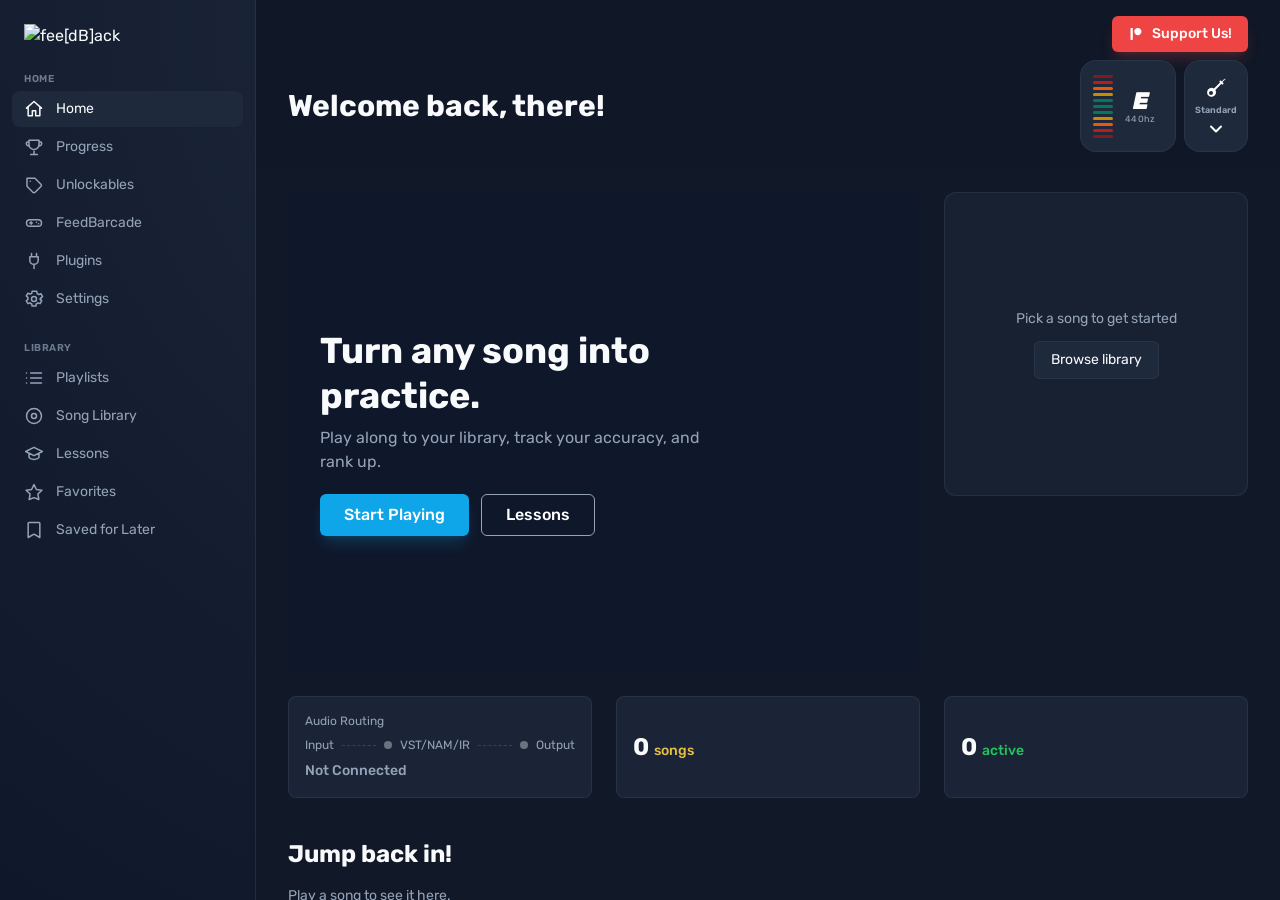
==== commit fefb9051: "feat(panes): pop-out windows — the pane realm, hub, and remote transport A pane can now leave the ma" ====
--- a/static/v3/index.html
+++ b/static/v3/index.html
@@ -1326,6 +1326,8 @@
     <script defer src="/static/panes/pane-streams.js"></script>
     <script defer src="/static/panes/pane-manager.js"></script>
     <script defer src="/static/panes/pane-dock.js"></script>
+    <script defer src="/static/panes/pane-window-host.js"></script>
+    <script defer src="/static/panes/pane-hub.js"></script>
     <script defer src="/static/panes/pane-chip.js"></script>
     <script defer src="/static/panes/pane-launcher.js"></script>
     <script defer src="/static/panes/builtin/now-playing.js"></script>
--- a/static/panes/panes.css
+++ b/static/panes/panes.css
@@ -158,6 +158,55 @@
     .fb-pane-card.is-flash { animation: none; }
 }
 
+/* ── The pop-out window (static/panes/pane.html) ─────────────────────────── */
+/* This document loads no Tailwind and no app stylesheet — it is the whole page,
+   so it carries its own reset. Keep it tiny; a pane window must boot instantly. */
+
+html.fb-pane-window,
+html.fb-pane-window body {
+    margin: 0;
+    padding: 0;
+    height: 100%;
+    background: #0f172a;
+    color: #cbd5e1;
+    font-family: Inter, system-ui, -apple-system, "Segoe UI", sans-serif;
+    font-size: 14px;
+    -webkit-user-select: none;
+    user-select: none;               /* chrome isn't selectable; .fb-selectable opts content back in */
+}
+html.fb-pane-window body {
+    display: flex;
+    flex-direction: column;
+}
+.fb-pane-window-head {
+    flex: 0 0 auto;
+    padding: .55rem .8rem;
+    border-bottom: 1px solid rgba(51, 65, 85, .6);
+    background: rgba(30, 41, 59, .6);
+    -webkit-app-region: drag;        /* the desktop host opens this frameless */
+}
+.fb-pane-window-title {
+    font-size: .8rem;
+    font-weight: 600;
+    color: #e2e8f0;
+}
+.fb-pane-window-status {
+    margin: 0;
+    padding: 1.25rem;
+    color: #64748b;
+    font-size: .8rem;
+    text-align: center;
+}
+.fb-pane-window-body {
+    flex: 1 1 auto;
+    overflow-y: auto;
+    padding: .85rem;
+}
+
+/* Core CSS defines this for the app; a pane window loads no app CSS, so repeat
+   it here. Same rule, same intent: copy-worthy text stays copyable. */
+.fb-selectable, .fb-selectable * { -webkit-user-select: text; user-select: text; }
+
 /* ── Shared widgets for built-in panes ───────────────────────────────────── */
 
 .fb-pane-row {
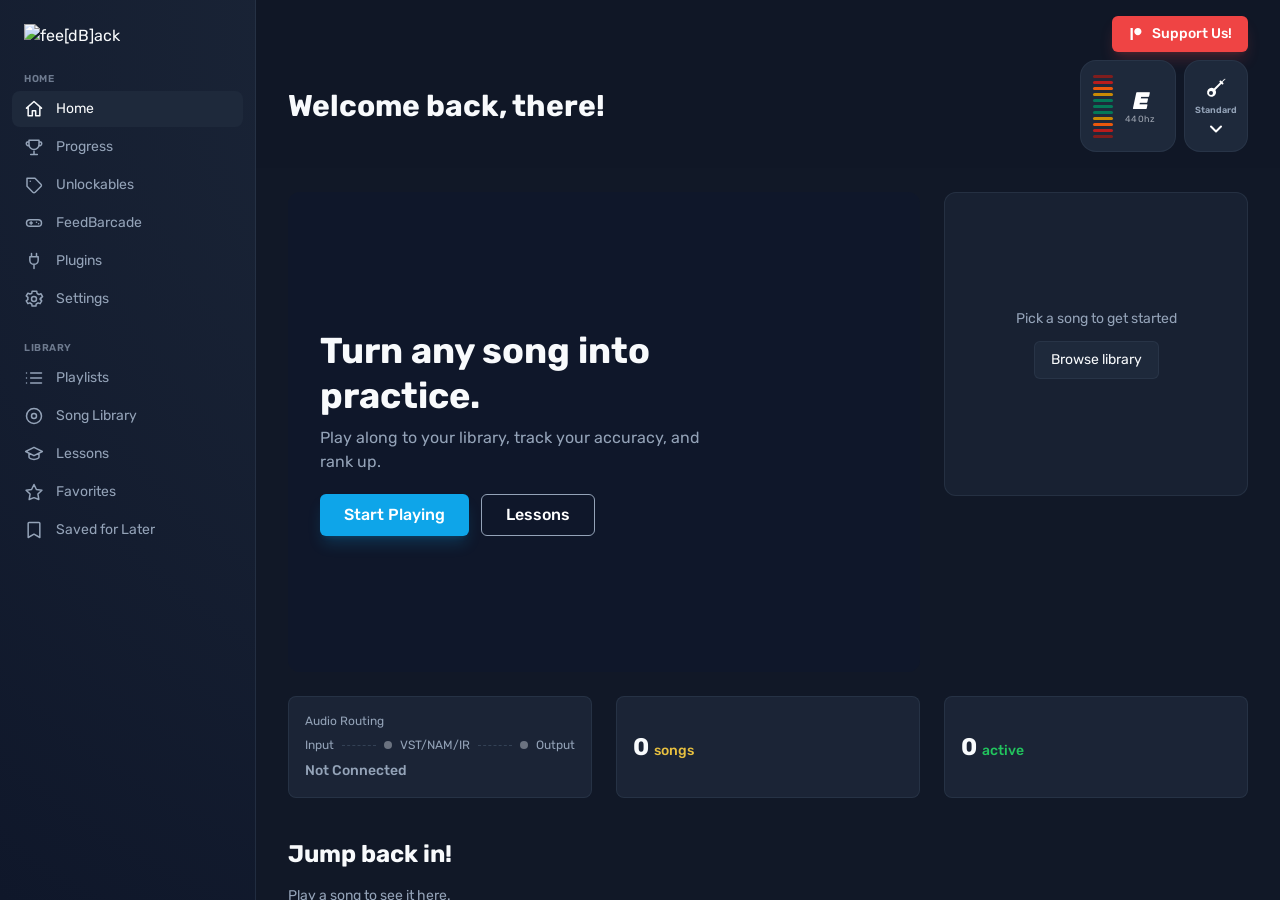
==== commit 8b6829a9: "Merge pull request #938 from gionnibgud/feat/v3-start-fullscreen feat(v3): add desktop-only "Start i" ====
--- a/static/v3/index.html
+++ b/static/v3/index.html
@@ -753,6 +753,21 @@
                             <a href="https://github.com/got-feedback/feedback-desktop/releases" target="_blank" rel="noopener" class="text-accent hover:text-accent-light underline">download new versions from GitHub Releases</a>.
                         </p>
                     </div>
+                    <!-- Window options — desktop-only; setupWindowOptions() unhides. -->
+                    <div id="window-options-block" class="hidden">
+                        <div class="fb-srow">
+                            <div class="fb-srow-main">
+                                <div class="fb-srow-title">Fullscreen</div>
+                                <div class="fb-srow-desc">Run fee[dB]ack in fullscreen mode. On macOS, changes take effect on the next launch.</div>
+                            </div>
+                            <div class="fb-srow-control">
+                                <label class="fb-switch">
+                                    <input type="checkbox" id="setting-start-fullscreen">
+                                    <span class="fb-switch-track"></span>
+                                </label>
+                            </div>
+                        </div>
+                    </div>
                     <!-- Library folder path -->
                     <div class="fb-srow fb-srow-stack">
                         <div class="fb-srow-main">
@@ -1317,21 +1332,15 @@
     <script defer src="/static/v3/interface-size-nudge.js"></script>
     <script defer src="/static/v3/feedbarcade.js"></script>
     <script defer src="/static/v3/player-chrome.js"></script>
-    <!-- Detachable panes. Strict order: the bridge defines the ctx contract, the
-         sampler and the manager build on it, hosts register themselves with the
-         manager, and the built-in panes register last (they call panes.register
-         + panes.attachChip at load). Everything here runs after app.js, so
-         window.feedBack and the capability bus already exist. -->
-    <script defer src="/static/panes/pane-bridge.js"></script>
-    <script defer src="/static/panes/pane-streams.js"></script>
+    <!-- Detachable panes. The manager first; then the hosts, which register
+         themselves with it; then the chip and the launcher, which drive it.
+         pane-desktop only does anything inside the desktop app. -->
     <script defer src="/static/panes/pane-manager.js"></script>
     <script defer src="/static/panes/pane-dock.js"></script>
     <script defer src="/static/panes/pane-window-host.js"></script>
-    <script defer src="/static/panes/pane-hub.js"></script>
+    <script defer src="/static/panes/pane-desktop.js"></script>
     <script defer src="/static/panes/pane-chip.js"></script>
     <script defer src="/static/panes/pane-launcher.js"></script>
-    <script defer src="/static/panes/builtin/now-playing.js"></script>
-    <script defer src="/static/panes/builtin/mixer-pane.js"></script>
     <script>
         // Navbar scroll effect
         window.addEventListener('scroll', () => {
--- a/static/panes/panes.css
+++ b/static/panes/panes.css
@@ -1,19 +1,42 @@
 /* fee[dB]ack — detachable panes.
  *
- * Hand-authored (not Tailwind-scanned) so a runtime-installed plugin can use the
- * chip and the dock without shipping its own stylesheet — the same reason
- * .fb-selectable is hand-authored in core CSS.
+ * Hand-authored (not Tailwind-scanned) so a runtime-installed plugin gets the chip
+ * and the dock without shipping its own stylesheet — the same reason .fb-selectable
+ * is hand-authored in core CSS.
  *
  * Z-index: the dock is a child of <body>, so it is NOT on the ladder from
  * docs/plugin-v3-ui.md (transport 20, rail 30, popovers 40) — those numbers live
  * *inside* #player's stacking context, and #player itself is `position:fixed;
- * z-index:100` covering the viewport. A dock below 100 is invisible on the
- * player screen, which is the one screen panes exist for.
+ * z-index:100` covering the viewport. A dock below 100 is invisible on the one
+ * screen panes exist for. Body-level ladder: #player 100 < dock 110 < toasts 120
+ * < modals 200.
+ */
+
+/* ── The popped-out element ──────────────────────────────────────────────────
  *
- * So: body-level ladder. #player 100 < dock 110 < toasts 120 < modals 200.
- * A pane is persistent furniture that outranks the player, but never outranks a
- * notification or an interruption.
- */
+ * The single most important rule in this file.
+ *
+ * A plugin's panel is almost always a fixed overlay pinned to a corner of the app:
+ * `position:fixed; top:72px; right:18px; width:288px; z-index:99999`, with a drop
+ * shadow and a max-height sized against the viewport. Inside a dock card, or alone
+ * in a 320px window, every one of those is wrong — it would float 72px down from
+ * the top of its own window, still 288px wide, still casting a shadow over nothing.
+ *
+ * So we neutralise PLACEMENT and nothing else. Colours, borders, radius, padding,
+ * fonts, the panel's own internal layout: all untouched, because the whole promise
+ * of this feature is that what you popped out is what you get. */
+.fb-paned {
+    position: static !important;
+    inset: auto !important;
+    margin: 0 !important;
+    width: 100% !important;
+    max-width: none !important;
+    max-height: none !important;
+    z-index: auto !important;
+    box-shadow: none !important;
+    /* A panel hidden until its launcher is clicked is being shown on purpose now. */
+    display: block !important;
+}
 
 /* ── The pop-out chip ────────────────────────────────────────────────────── */
 
@@ -24,7 +47,6 @@
     justify-content: center;
     width: 1.5rem;
     height: 1.5rem;
-    margin-left: auto;                  /* right-align inside a flex header */
     border: 1px solid rgba(51, 65, 85, .7);
     border-radius: .4rem;
     background: rgba(30, 41, 59, .8);
@@ -39,18 +61,14 @@
     border-color: #4080e0;
     background: rgba(64, 128, 224, .18);
 }
-.fb-pane-chip:focus-visible {
-    outline: 2px solid #4080e0;
-    outline-offset: 1px;
-}
+.fb-pane-chip:focus-visible { outline: 2px solid #4080e0; outline-offset: 1px; }
 
-/* The dialog the chip lives in, while its pane is popped out. A dedicated class
-   rather than `.hidden`/[hidden]: the dialogs we attach to (the mixer popover,
-   the rail popovers) toggle those themselves, and two owners of one class is a
-   bug waiting to happen. */
+/* The panel, while its pane is popped out. A dedicated class rather than
+   .hidden/[hidden]: the panels we attach to toggle those themselves, and two owners
+   of one class is a bug waiting for a bad day. */
 .fb-pane-detached { display: none !important; }
 
-/* What the user sees in the dialog's place. */
+/* What the user sees in the panel's place. */
 .fb-pane-stub {
     display: inline-flex;
     align-items: center;
@@ -64,17 +82,14 @@
     cursor: pointer;
     transition: background .15s, border-color .15s;
 }
-.fb-pane-stub:hover {
-    background: rgba(64, 128, 224, .18);
-    border-color: #4080e0;
-}
+.fb-pane-stub:hover { background: rgba(64, 128, 224, .18); border-color: #4080e0; }
 .fb-pane-stub-glyph { font-size: .85rem; }
 
 /* ── The dock ────────────────────────────────────────────────────────────── */
 
 .fb-pane-dock {
     position: fixed;
-    top: 4.5rem;                        /* clear of the topbar */
+    top: 4.5rem;
     right: 1rem;
     bottom: 1rem;
     z-index: 110;                       /* above #player (100), below toasts (120) */
@@ -85,9 +100,8 @@
     gap: .6rem;
     overflow-y: auto;
     overflow-x: hidden;
-    /* The dock is a frame around cards, not a surface — pointer events belong to
-       the cards, so the empty space below them never eats a click meant for the
-       highway. */
+    /* A frame around cards, not a surface — the empty space below them must never
+       eat a click meant for the highway. */
     pointer-events: none;
     scrollbar-width: thin;
 }
@@ -141,13 +155,9 @@
 .fb-pane-card-btn:hover { background: rgba(51, 65, 85, .7); color: #e2e8f0; }
 .fb-pane-card-btn:focus-visible { outline: 2px solid #4080e0; outline-offset: 1px; }
 
-.fb-pane-card-body {
-    padding: .75rem;
-    font-size: .8rem;
-    color: #cbd5e1;
-}
+.fb-pane-card-body { overflow: auto; }
 
-/* focus(id) — brief highlight so a re-open of an already-open pane says so
+/* focus(id) — a brief highlight, so re-opening an already-open pane says so
    instead of appearing to do nothing. */
 .fb-pane-card.is-flash { animation: fb-pane-flash .7s ease-out; }
 @keyframes fb-pane-flash {
@@ -158,9 +168,10 @@
     .fb-pane-card.is-flash { animation: none; }
 }
 
-/* ── The pop-out window (static/panes/pane.html) ─────────────────────────── */
-/* This document loads no Tailwind and no app stylesheet — it is the whole page,
-   so it carries its own reset. Keep it tiny; a pane window must boot instantly. */
+/* ── The pop-out window (static/panes/pane.html) ─────────────────────────────
+ *
+ * The window's own chrome — everything INSIDE it is the adopted element, styled by
+ * the app's stylesheets, which the host copies into this document. */
 
 html.fb-pane-window,
 html.fb-pane-window body {
@@ -168,88 +179,10 @@
     padding: 0;
     height: 100%;
     background: #0f172a;
-    color: #cbd5e1;
-    font-family: Inter, system-ui, -apple-system, "Segoe UI", sans-serif;
-    font-size: 14px;
-    -webkit-user-select: none;
-    user-select: none;               /* chrome isn't selectable; .fb-selectable opts content back in */
 }
-html.fb-pane-window body {
-    display: flex;
-    flex-direction: column;
+html.fb-pane-window body { display: flex; flex-direction: column; overflow: hidden; }
+#fb-pane-root {
+    flex: 1 1 auto;
+    overflow: auto;
+    padding: .6rem;
 }
-.fb-pane-window-head {
-    flex: 0 0 auto;
-    padding: .55rem .8rem;
-    border-bottom: 1px solid rgba(51, 65, 85, .6);
-    background: rgba(30, 41, 59, .6);
-    -webkit-app-region: drag;        /* the desktop host opens this frameless */
-}
-.fb-pane-window-title {
-    font-size: .8rem;
-    font-weight: 600;
-    color: #e2e8f0;
-}
-.fb-pane-window-status {
-    margin: 0;
-    padding: 1.25rem;
-    color: #64748b;
-    font-size: .8rem;
-    text-align: center;
-}
-.fb-pane-window-body {
-    flex: 1 1 auto;
-    overflow-y: auto;
-    padding: .85rem;
-}
-
-/* Core CSS defines this for the app; a pane window loads no app CSS, so repeat
-   it here. Same rule, same intent: copy-worthy text stays copyable. */
-.fb-selectable, .fb-selectable * { -webkit-user-select: text; user-select: text; }
-
-/* ── Shared widgets for built-in panes ───────────────────────────────────── */
-
-.fb-pane-row {
-    display: flex;
-    align-items: center;
-    justify-content: space-between;
-    gap: .75rem;
-    padding: .2rem 0;
-}
-.fb-pane-key {
-    color: #94a3b8;
-    font-size: .7rem;
-    text-transform: uppercase;
-    letter-spacing: .04em;
-    white-space: nowrap;
-}
-.fb-pane-val {
-    min-width: 0;
-    overflow: hidden;
-    text-overflow: ellipsis;
-    white-space: nowrap;
-    font-size: .78rem;
-    color: #e2e8f0;
-    text-align: right;
-}
-.fb-pane-val.is-num { font-variant-numeric: tabular-nums; }
-.fb-pane-dim { color: #64748b; font-size: .72rem; }
-
-.fb-pane-bar {
-    position: relative;
-    height: .35rem;
-    border-radius: 999px;
-    background: rgba(51, 65, 85, .8);
-    overflow: hidden;
-}
-.fb-pane-bar-fill {
-    position: absolute;
-    inset: 0 auto 0 0;
-    width: 100%;
-    border-radius: inherit;
-    background: #4080e0;
-    transform: scaleX(0);
-    transform-origin: left;
-    /* scaleX is compositor-only; a width write would re-run layout every frame. */
-}
-.fb-pane-bar-fill.is-level { background: linear-gradient(90deg, #22c55e, #eab308 70%, #ef4444); }
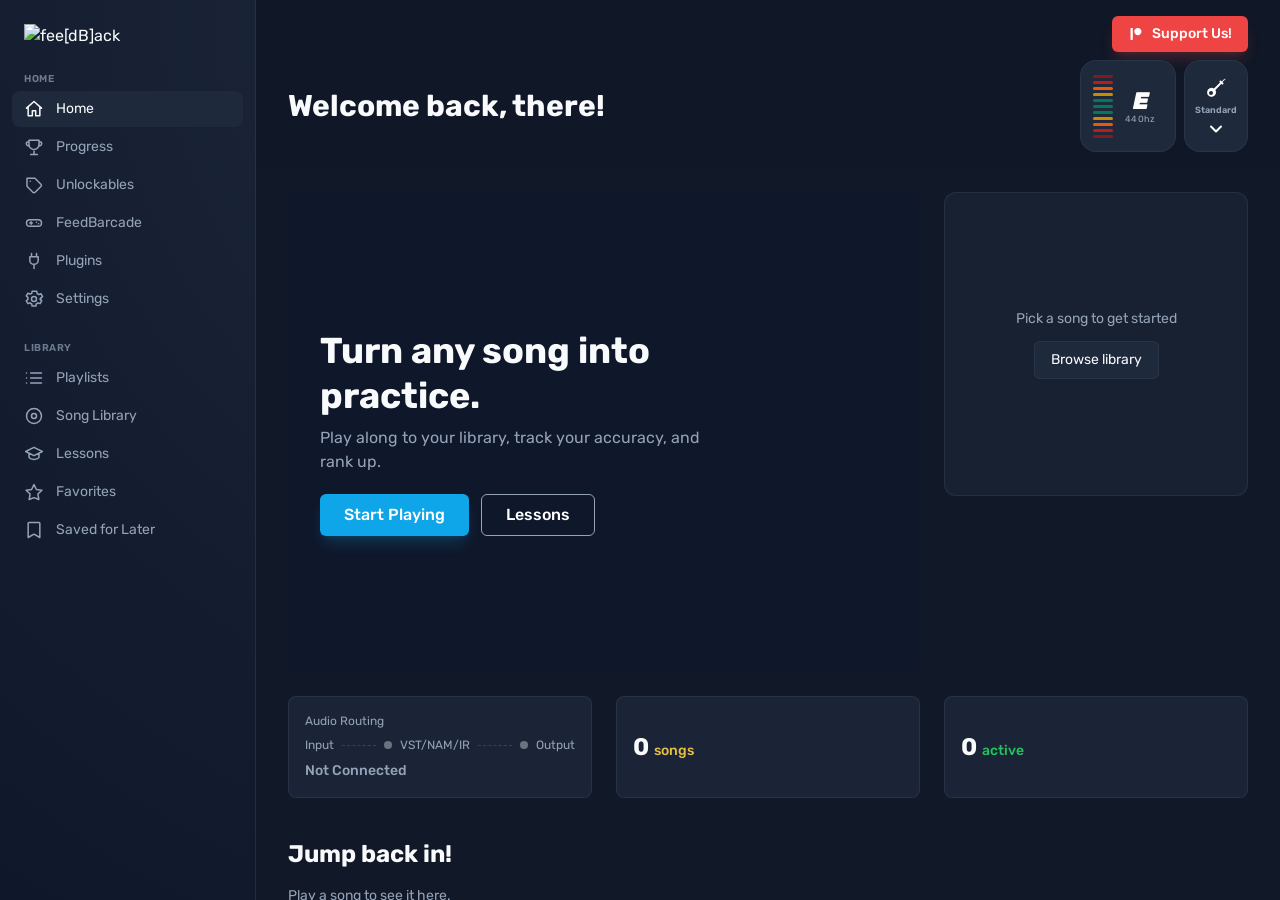
==== commit 270cb39f: "Enable Linux nightly AppImage auto-update in the System settings UI (#999) * fix(settings): enable L" ====
--- a/static/v3/index.html
+++ b/static/v3/index.html
@@ -133,6 +133,7 @@
     <!-- fee[dB]ack v0.3.0: ui.library-card-injection capability (plugin card actions). -->
     <script type="module" src="/static/capabilities/library-card-actions.js"></script>
     <script type="module" src="/static/capabilities/visualization.js"></script>
+    <script type="module" src="/static/capabilities/chart-transform.js"></script>
     <script type="module" src="/static/capabilities/note-detection.js"></script>
     <script type="module" src="/static/capabilities/midi-input.js"></script>
     <script type="module" src="/static/capabilities/interface-scale.js"></script>
@@ -326,7 +327,7 @@
                 <section>
                     <details>
                         <summary class="cursor-pointer flex items-center justify-between text-xs font-semibold uppercase tracking-wider text-gray-500 mb-2">
-                            <span>Tuning</span>
+                            <span id="filter-tunings-label">Tuning</span>
                             <span id="filter-tunings-summary" class="text-gray-600 normal-case font-normal text-xs">All tunings</span>
                         </summary>
                         <div id="filter-tunings" class="mt-3 space-y-1 max-h-64 overflow-y-auto pr-1"></div>
@@ -741,6 +742,7 @@
                                 <option value="rc">Release candidate</option>
                                 <option value="beta">Beta</option>
                                 <option value="alpha">Alpha</option>
+                                <option value="nightly">Nightly</option>
                             </select>
                             <button id="app-update-check-now"
                                 class="bg-accent hover:bg-accent-light px-4 py-2.5 rounded-xl text-sm font-medium text-white transition disabled:opacity-50">
@@ -749,8 +751,8 @@
                         </div>
                         <p id="app-update-status" class="text-xs text-gray-500 fb-srow-wide">Loading updater status…</p>
                         <p id="app-update-linux-note" class="hidden text-xs text-yellow-300 fb-srow-wide">
-                            Auto-update is not available on Linux —
-                            <a href="https://github.com/got-feedback/feedback-desktop/releases" target="_blank" rel="noopener" class="text-accent hover:text-accent-light underline">download new versions from GitHub Releases</a>.
+                            Auto-update on Linux only works for the AppImage build on the Nightly channel —
+                            <a href="https://github.com/got-feedBack/feedBack-desktop/releases" target="_blank" rel="noopener" class="text-accent hover:text-accent-light underline">download other versions from GitHub Releases</a>.
                         </p>
                     </div>
                     <!-- Window options — desktop-only; setupWindowOptions() unhides. -->
@@ -1291,6 +1293,7 @@
     <script defer src="/static/v3/theme-core.js"></script>
     <script defer src="/static/v3/progression-core.js"></script>
     <script defer src="/static/v3/notifications.js"></script>
+    <script defer src="/static/v3/gamepad.js"></script>
     <script defer src="/static/v3/profile.js"></script>
     <script defer src="/static/v3/progress.js"></script>
     <script defer src="/static/v3/shop.js"></script>
@@ -1321,6 +1324,7 @@
          the cover picker (window.__fbOpenImagePicker). -->
     <script defer src="/static/v3/image-picker.js"></script>
     <script defer src="/static/v3/songs.js"></script>
+    <script defer src="/static/v3/gamepad-nav.js"></script>
     <script defer src="/static/v3/lessons.js"></script>
     <script defer src="/static/v3/dashboard.js"></script>
     <script defer src="/static/v3/settings.js"></script>
